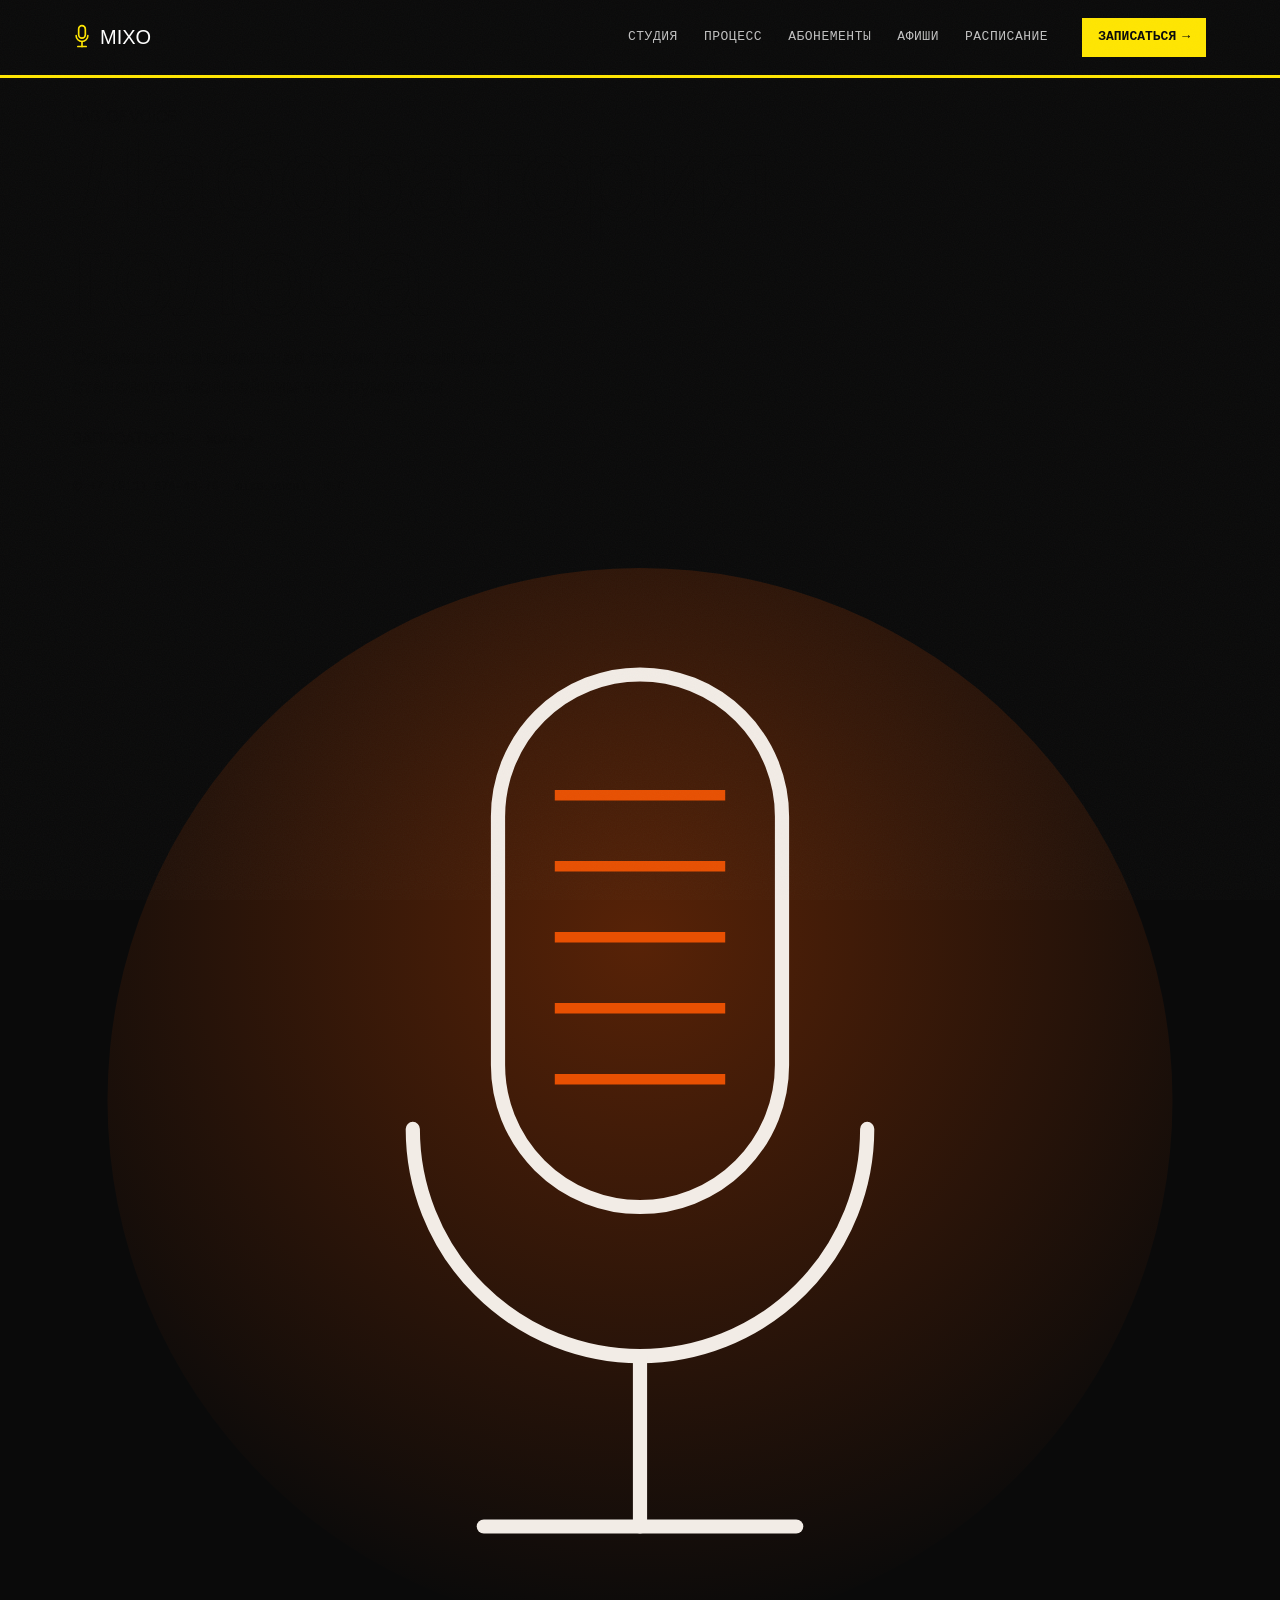
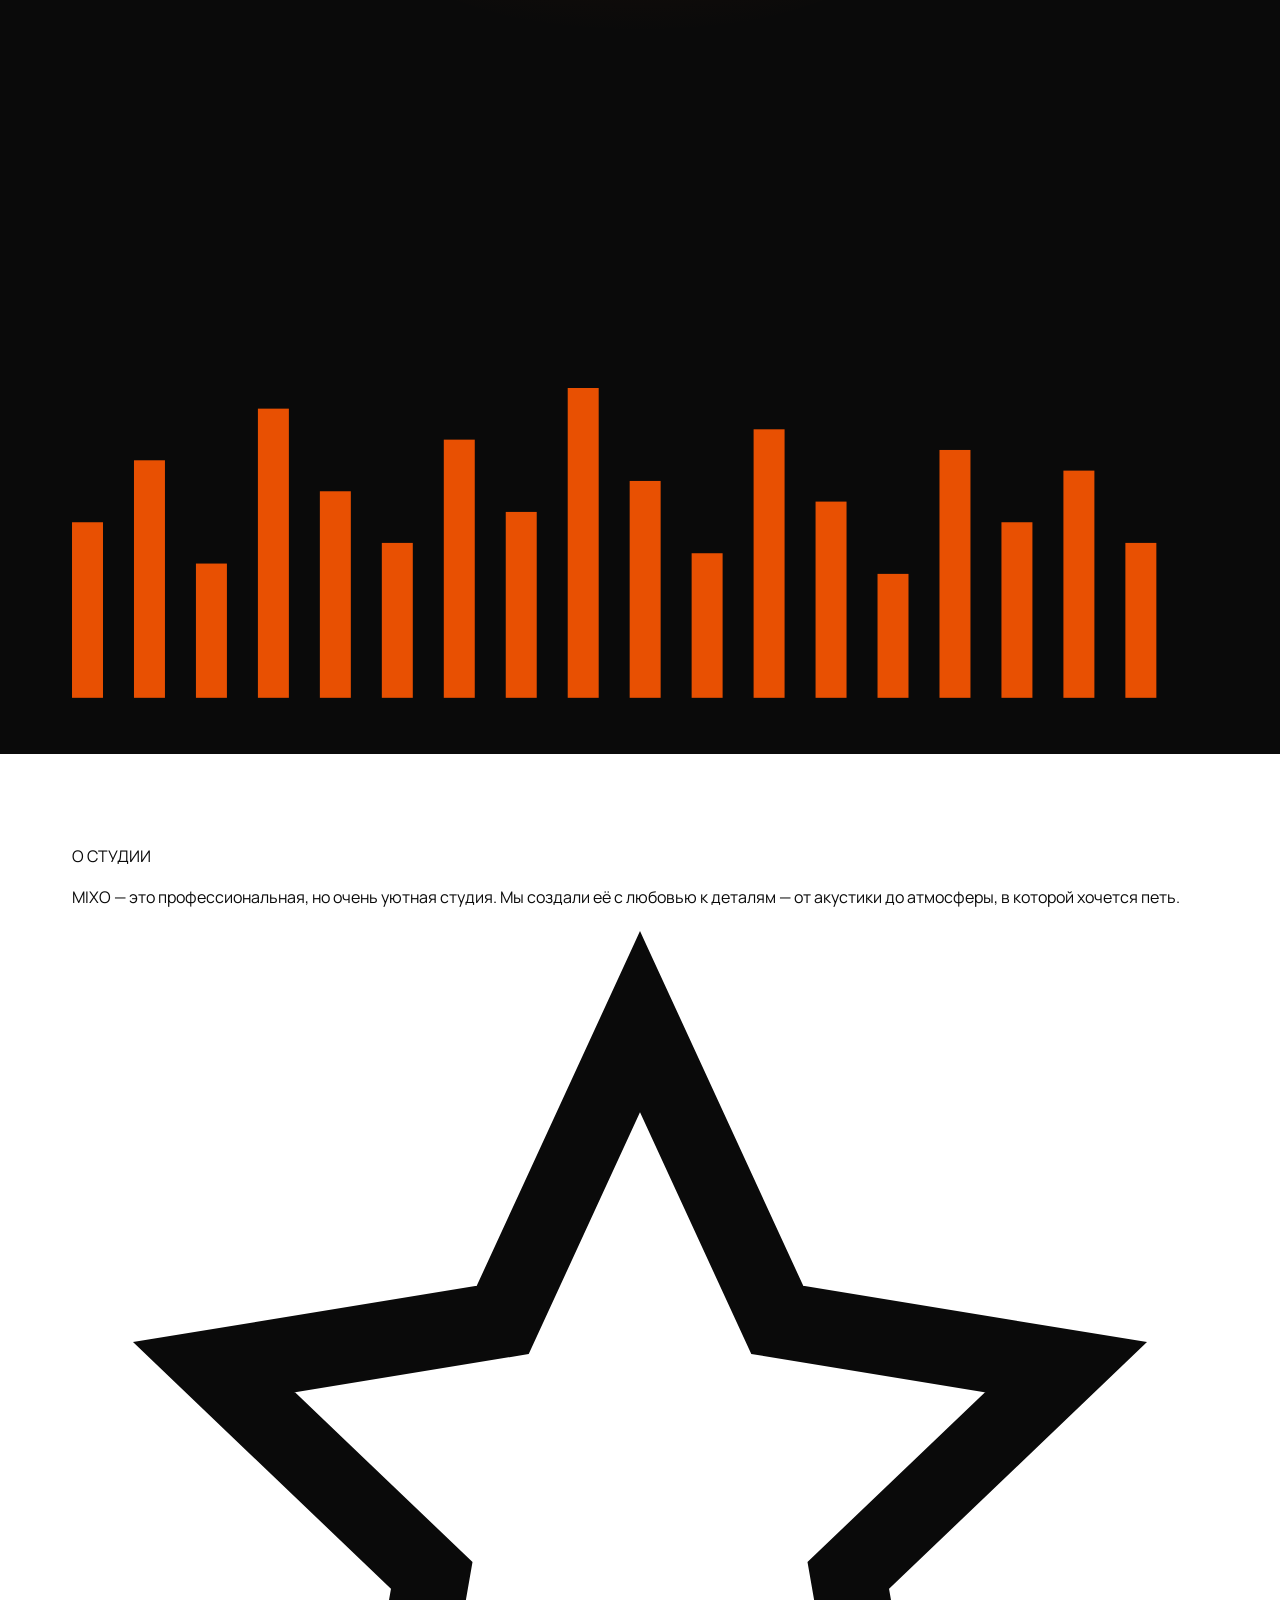
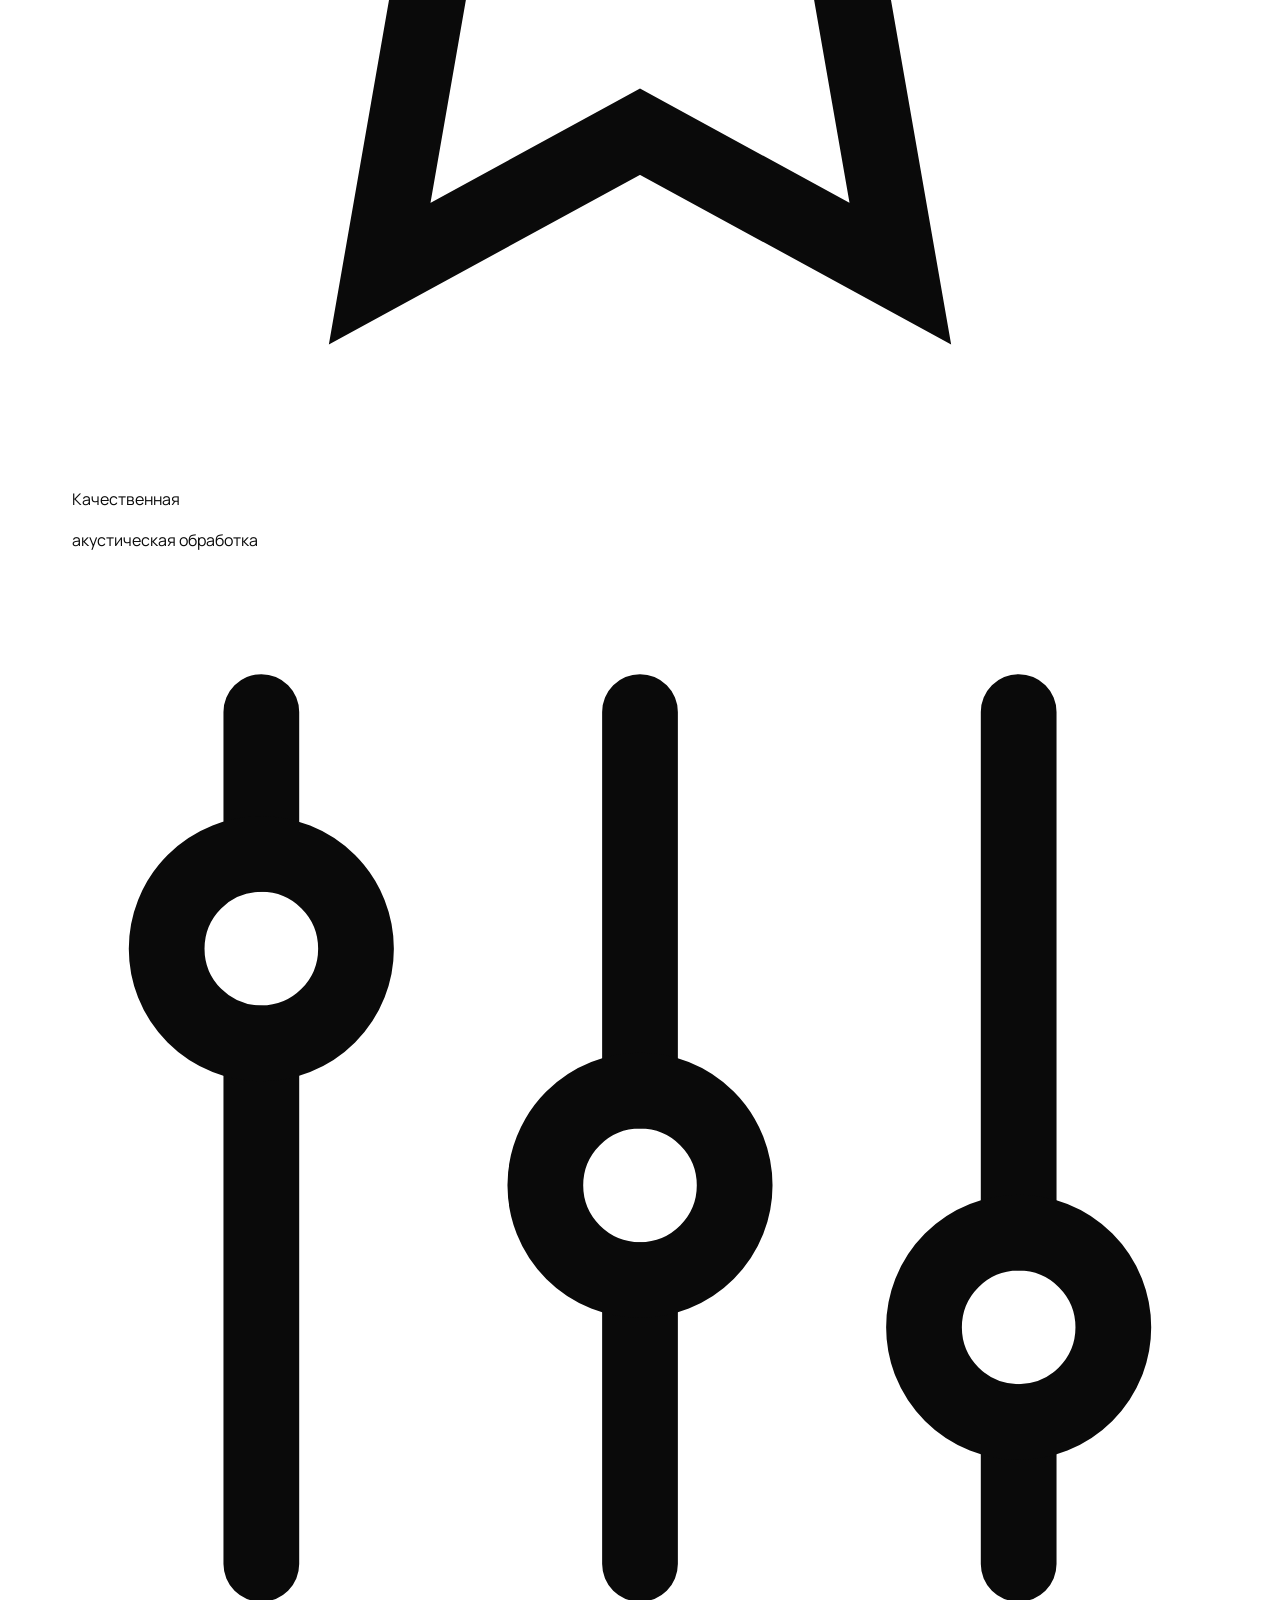
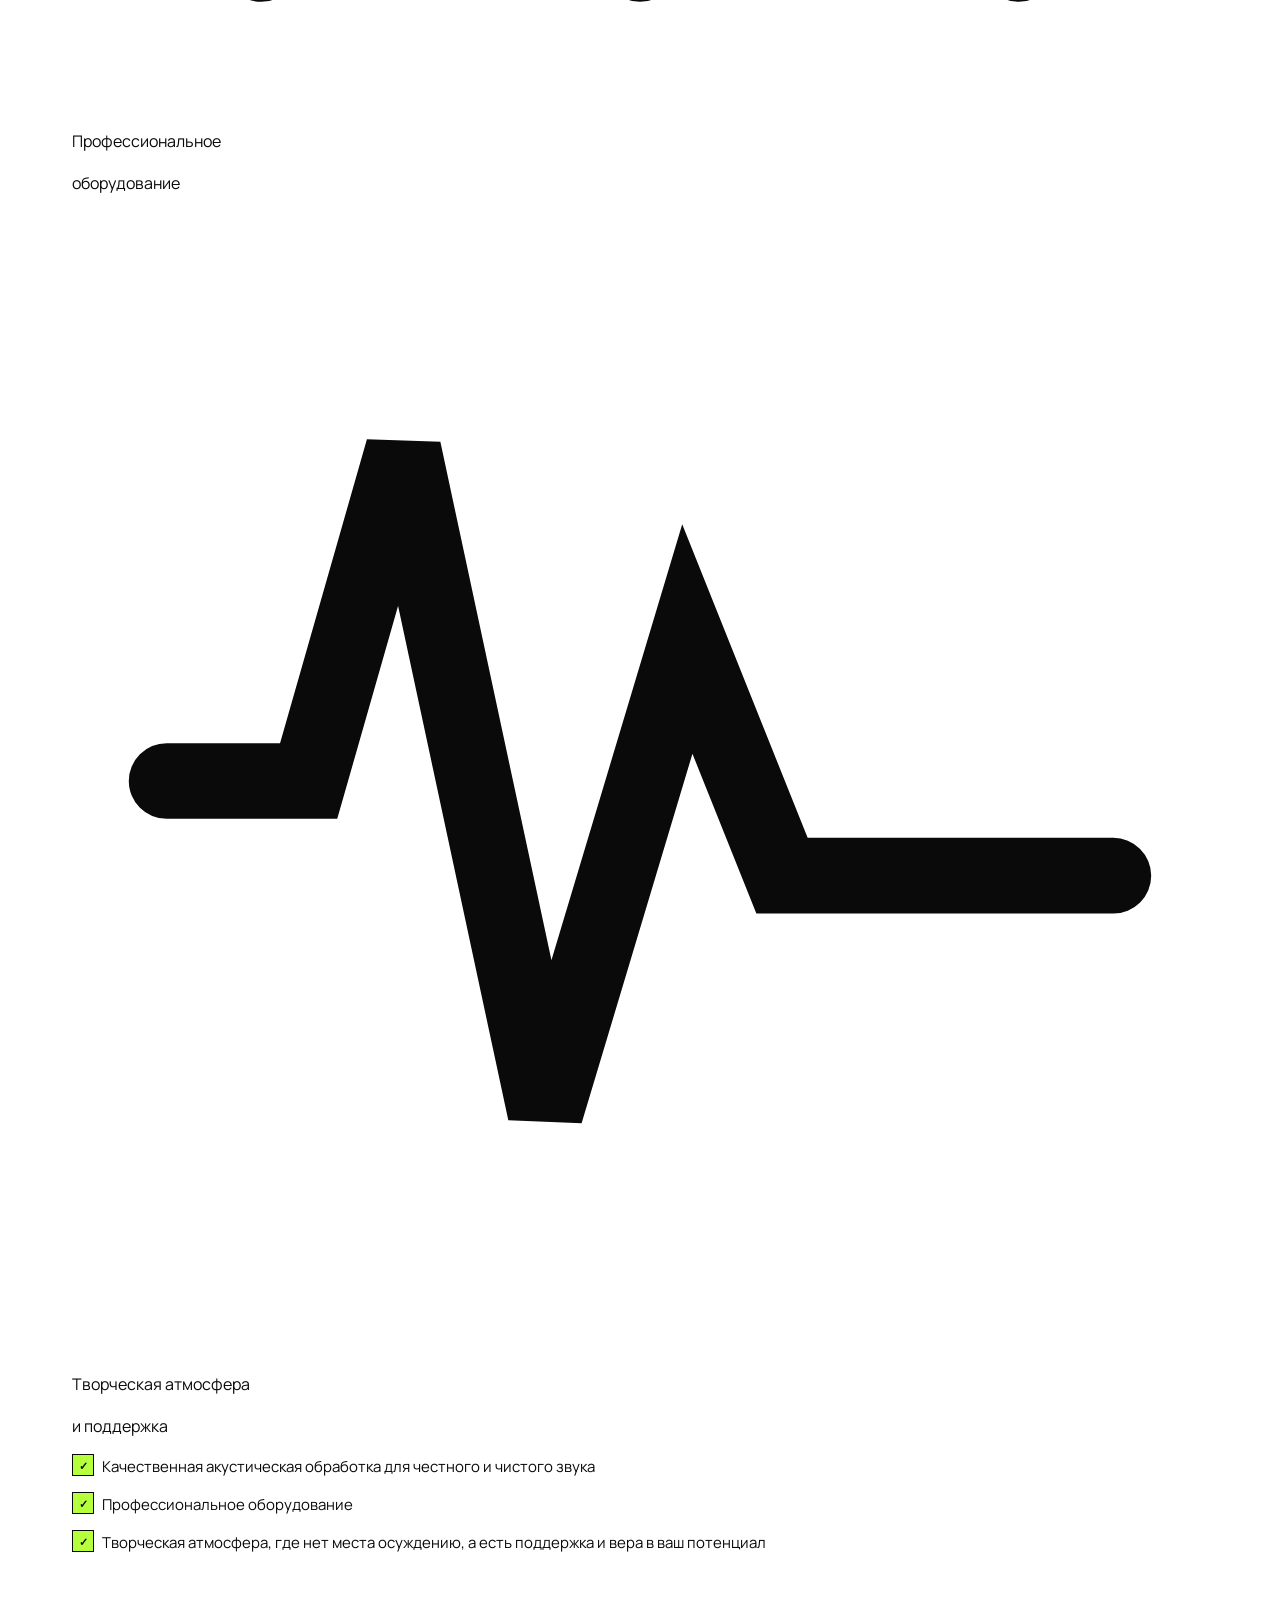
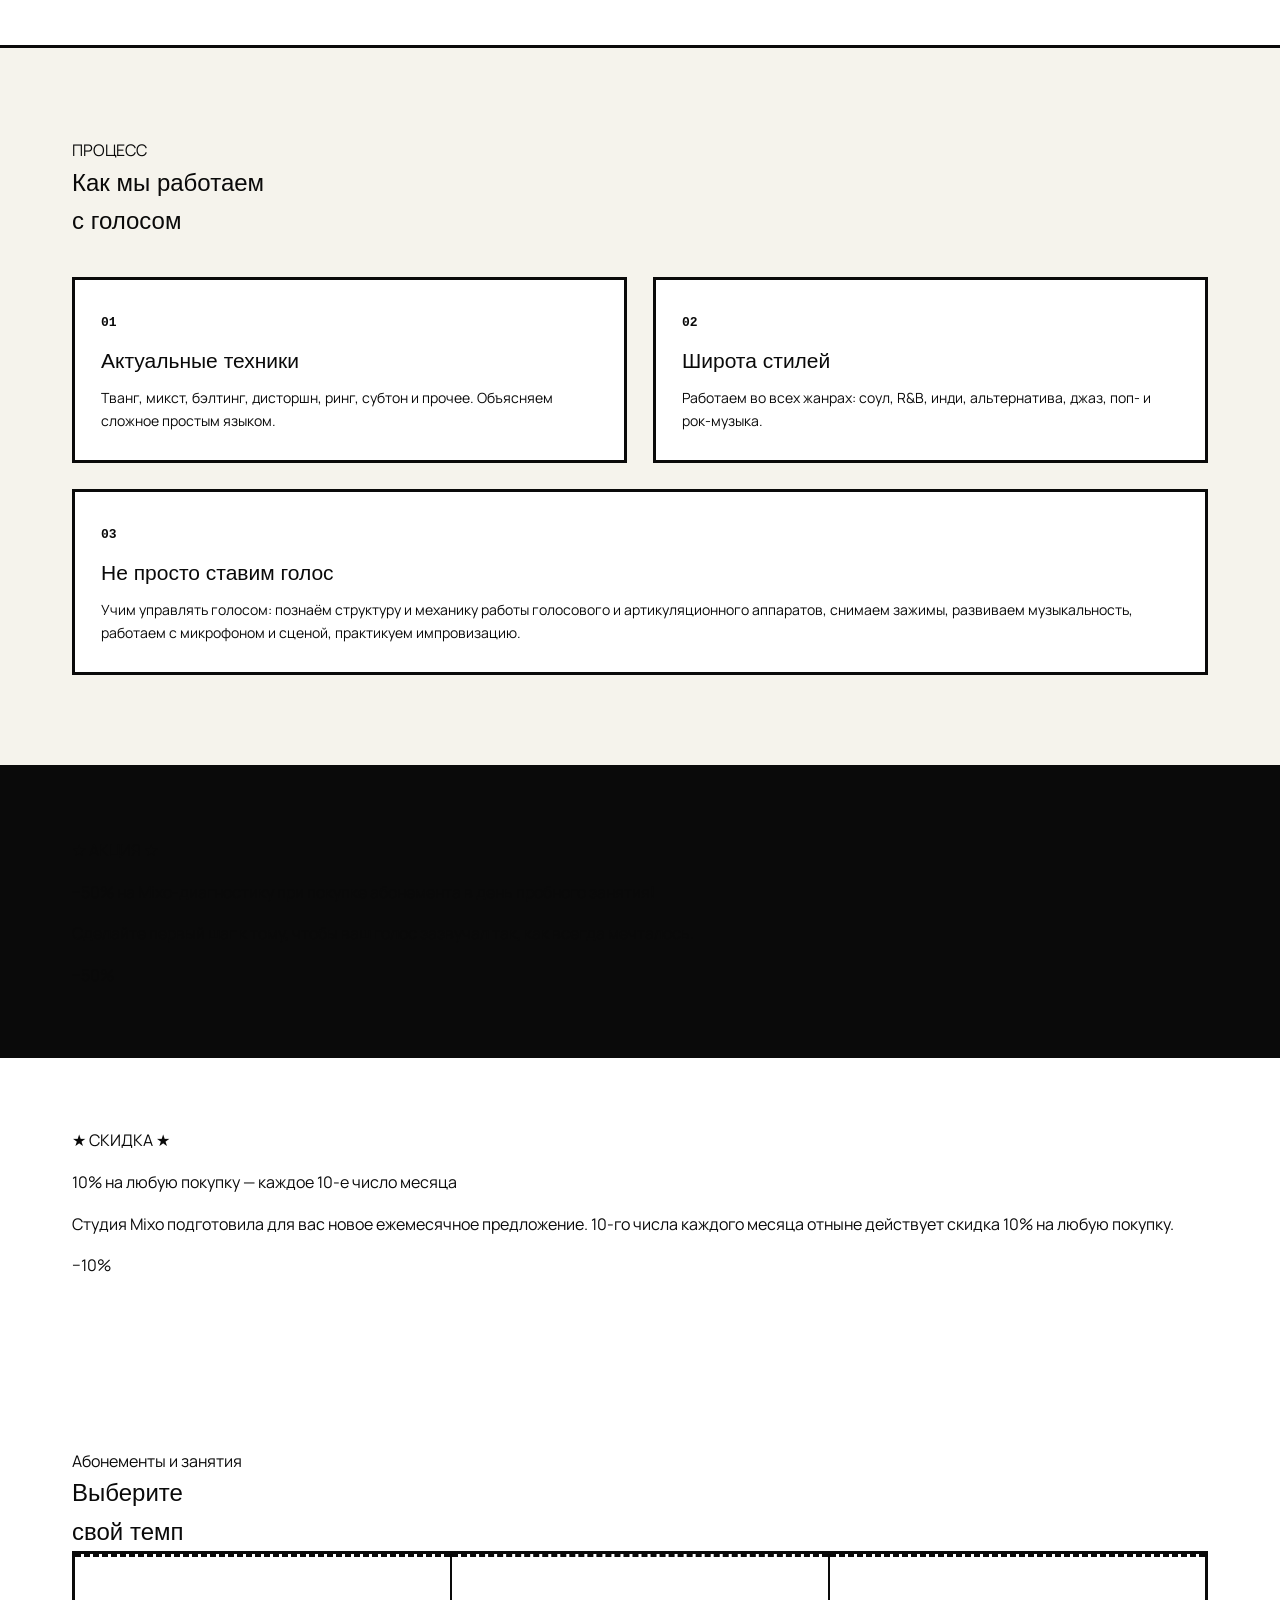
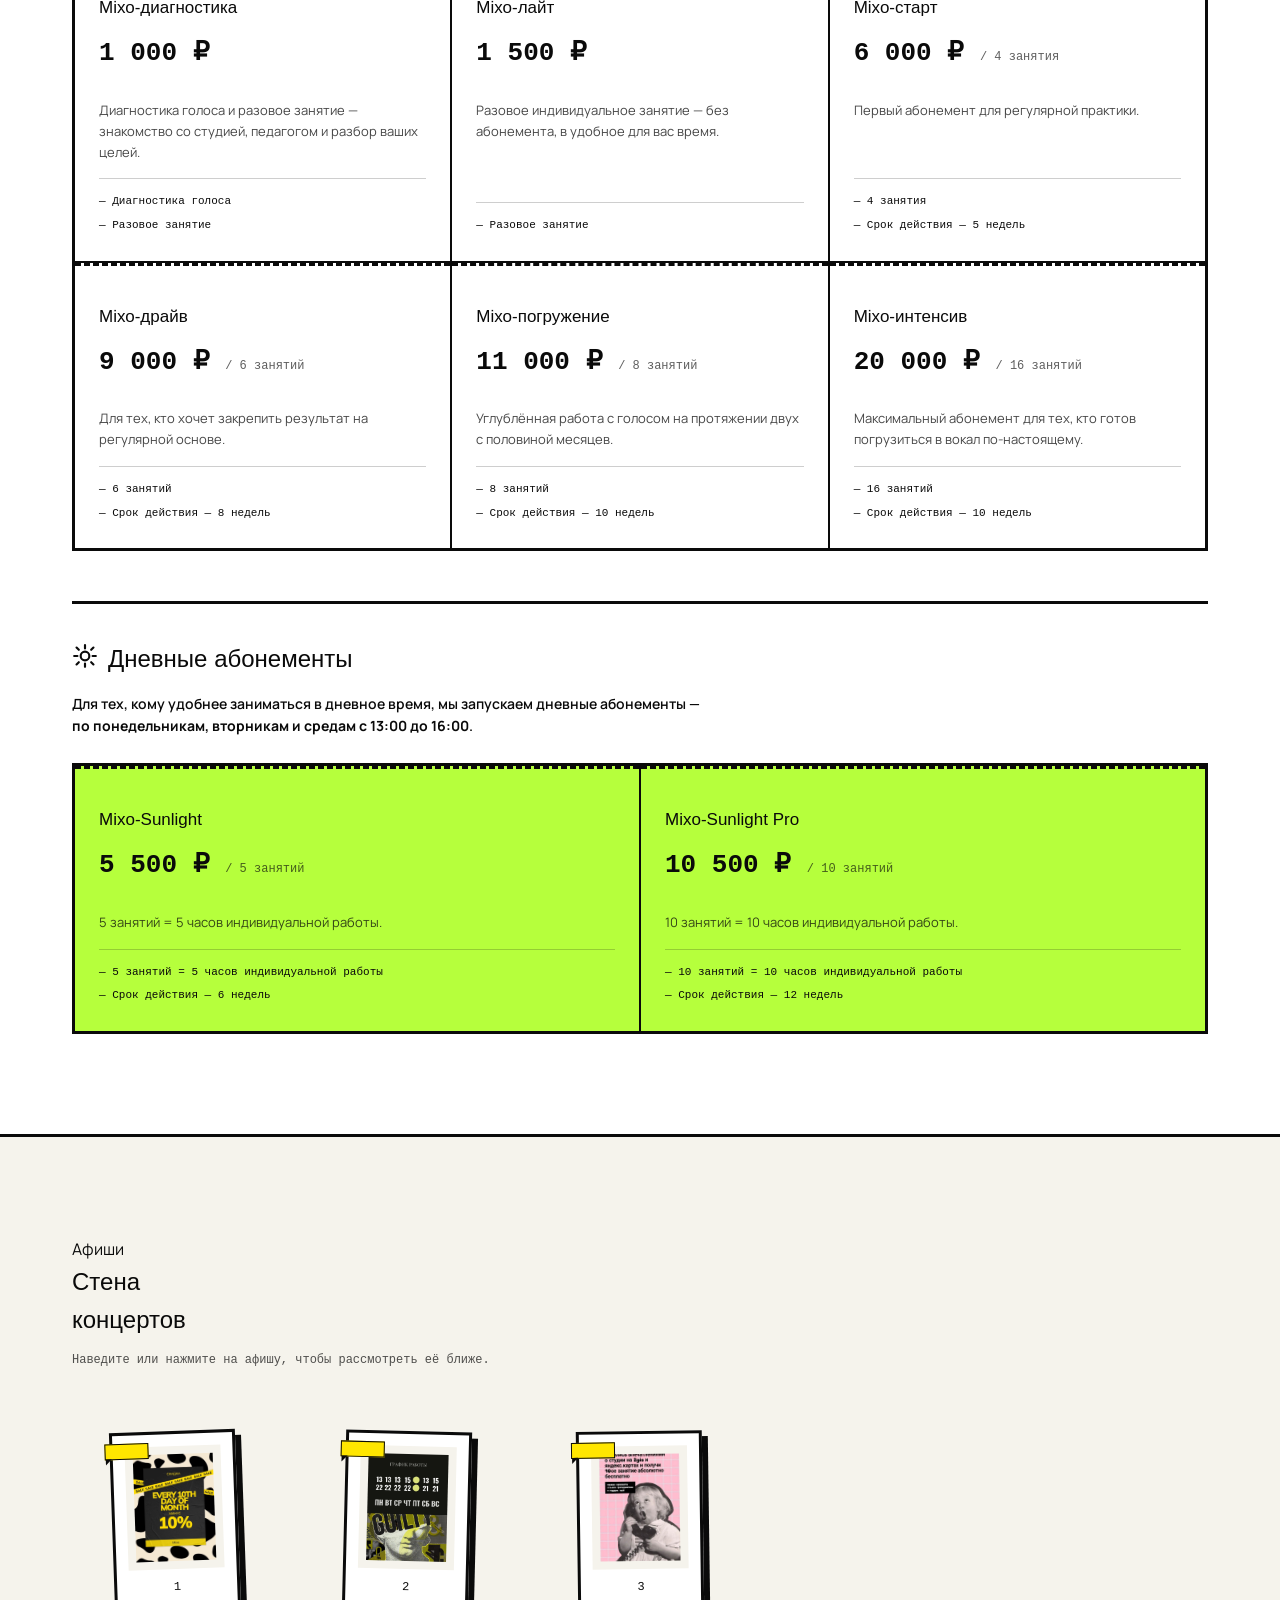
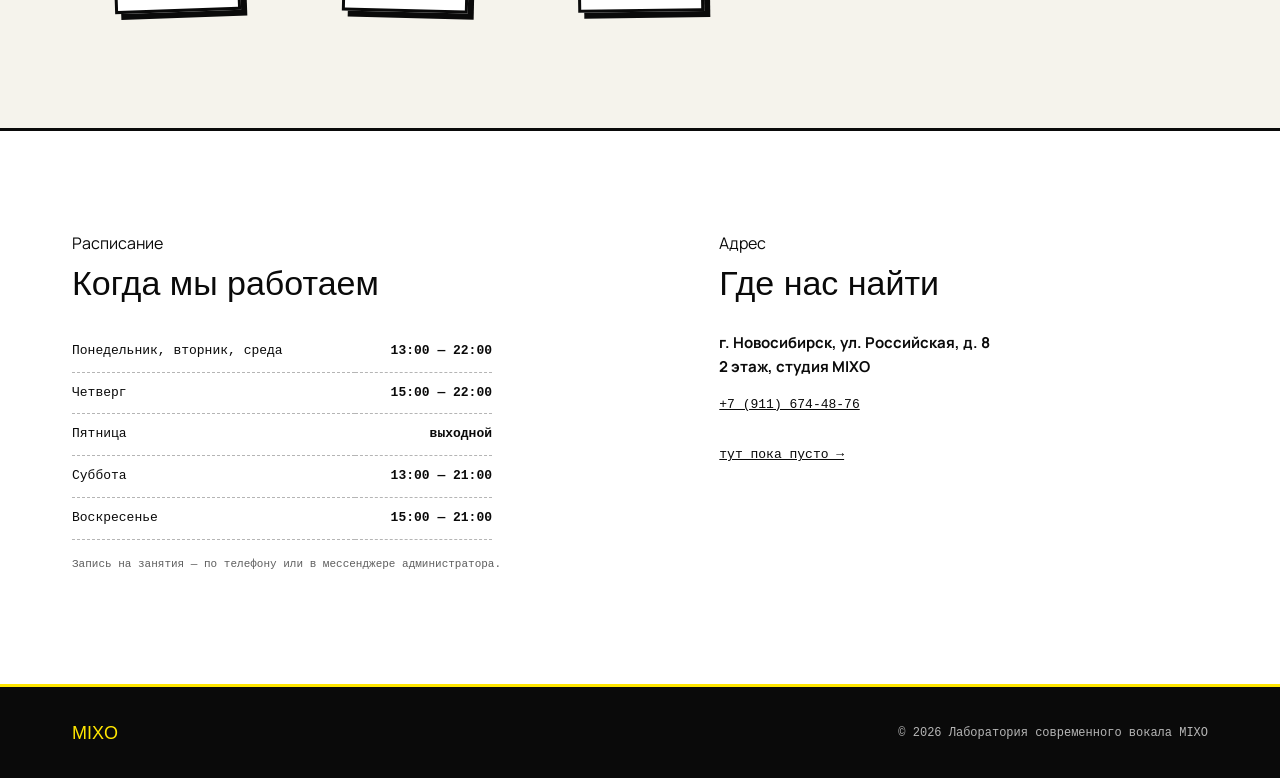
==== index.html @ 860cbd12 "Редизайн: premium dark cinematic стиль (чёрный фон, оранжевый #E85002, ambient glow), структура и ко" ====
<!DOCTYPE html>
<html lang="ru">
<head>
  <meta charset="UTF-8" />
  <meta name="viewport" content="width=device-width, initial-scale=1.0" />
  <title>MIXO — лаборатория современного вокала</title>
  <meta name="description" content="MIXO — лаборатория современного вокала. Голос становится вашим мощнейшим инструментом." />

  <link rel="preconnect" href="https://fonts.googleapis.com" />
  <link rel="preconnect" href="https://fonts.gstatic.com" crossorigin />
  <link href="https://fonts.googleapis.com/css2?family=Manrope:wght@400;500;600;700;800&display=swap" rel="stylesheet" />

  <link rel="stylesheet" href="css/style.css" />
</head>

<body>

  <!-- Атмосферное свечение на фоне всей страницы -->
  <div class="ambient" aria-hidden="true"><span></span><span></span><span></span></div>

  <!-- ===================== НАВИГАЦИЯ ===================== -->
  <header class="nav" id="top">
    <div class="nav__inner">
      <a href="#top" class="nav__logo">
        <svg class="nav__logo-icon" viewBox="0 0 48 64" aria-hidden="true">
          <rect x="16" y="4" width="16" height="30" rx="8" fill="none" stroke="currentColor" stroke-width="4"/>
          <path d="M10 28 a14 14 0 0 0 28 0" fill="none" stroke="currentColor" stroke-width="4" stroke-linecap="round"/>
          <line x1="24" y1="42" x2="24" y2="54" stroke="currentColor" stroke-width="4" stroke-linecap="round"/>
          <line x1="14" y1="54" x2="34" y2="54" stroke="currentColor" stroke-width="4" stroke-linecap="round"/>
        </svg>
        <span>MIXO</span>
      </a>
      <nav class="nav__links">
        <a href="#about">Студия</a>
        <a href="#process">Процесс</a>
        <a href="#pricing">Абонементы</a>
        <a href="#gallery">Афиши</a>
        <a href="#schedule">Расписание</a>
      </nav>
      <a href="#schedule" class="nav__cta">Записаться <span>→</span></a>
      <button class="nav__burger" id="burger" aria-label="Открыть меню" aria-expanded="false">
        <span></span><span></span><span></span>
      </button>
    </div>
  </header>

  <!-- ===================== HERO ===================== -->
  <section class="hero">
    <div class="section__inner hero__grid">
      <div class="hero__content">
        <span class="pill">LAB. OF VOICE</span>
        <h1 class="hero__title">Лаборатория<br /><span class="accent">голоса</span></h1>
        <p class="hero__desc">Современная вокальная студия, где ваш голос становится мощнейшим <span class="accent">инструментом</span></p>

        <div class="hero__actions">
          <a href="#schedule" class="btn-primary">ЗАПИСАТЬСЯ <span class="btn-arrow">→</span></a>
          <span class="hint">жми <span class="hint-arrow">→</span></span>
        </div>

        <div class="hero__contacts">
          <a href="tel:+79116744876" class="contact">✆ +7 (911) 674-48-76</a>
          <a href="https://instagram.com/mixo.vocal" class="contact">mixo.vocal</a>
          <span class="rec"><i aria-hidden="true"></i>REC</span>
        </div>
      </div>

      <div class="hero__visual" data-parallax>
        <span class="hero__halo" aria-hidden="true"></span>
        <svg class="hero__mic" viewBox="0 0 320 420" aria-hidden="true">
          <defs>
            <radialGradient id="micGlow" cx="50%" cy="35%" r="65%">
              <stop offset="0%" stop-color="#E85002" stop-opacity="0.35"/>
              <stop offset="100%" stop-color="#E85002" stop-opacity="0"/>
            </radialGradient>
          </defs>
          <circle cx="160" cy="170" r="150" fill="url(#micGlow)"/>
          <g transform="translate(90,50)">
            <rect x="30" y="0" width="80" height="150" rx="40" fill="none" stroke="#F2ECE6" stroke-width="4"/>
            <line x1="46" y1="34" x2="94" y2="34" stroke="#E85002" stroke-width="3"/>
            <line x1="46" y1="54" x2="94" y2="54" stroke="#E85002" stroke-width="3"/>
            <line x1="46" y1="74" x2="94" y2="74" stroke="#E85002" stroke-width="3"/>
            <line x1="46" y1="94" x2="94" y2="94" stroke="#E85002" stroke-width="3"/>
            <line x1="46" y1="114" x2="94" y2="114" stroke="#E85002" stroke-width="3"/>
            <path d="M6 128 a64 64 0 0 0 128 0" fill="none" stroke="#F2ECE6" stroke-width="4" stroke-linecap="round"/>
            <line x1="70" y1="192" x2="70" y2="240" stroke="#F2ECE6" stroke-width="4" stroke-linecap="round"/>
            <line x1="26" y1="240" x2="114" y2="240" stroke="#F2ECE6" stroke-width="4" stroke-linecap="round"/>
          </g>
        </svg>
        <svg class="hero__eq" viewBox="0 0 220 60" aria-hidden="true">
          <g fill="#E85002">
            <rect x="0" y="26" width="6" height="34"/><rect x="12" y="14" width="6" height="46"/>
            <rect x="24" y="34" width="6" height="26"/><rect x="36" y="4" width="6" height="56"/>
            <rect x="48" y="20" width="6" height="40"/><rect x="60" y="30" width="6" height="30"/>
            <rect x="72" y="10" width="6" height="50"/><rect x="84" y="24" width="6" height="36"/>
            <rect x="96" y="0" width="6" height="60"/><rect x="108" y="18" width="6" height="42"/>
            <rect x="120" y="32" width="6" height="28"/><rect x="132" y="8" width="6" height="52"/>
            <rect x="144" y="22" width="6" height="38"/><rect x="156" y="36" width="6" height="24"/>
            <rect x="168" y="12" width="6" height="48"/><rect x="180" y="26" width="6" height="34"/>
            <rect x="192" y="16" width="6" height="44"/><rect x="204" y="30" width="6" height="30"/>
          </g>
        </svg>
      </div>
    </div>
  </section>

  <!-- ===================== О СТУДИИ ===================== -->
  <section class="about" id="about">
    <div class="section__inner">
      <div class="about__intro reveal-el">
        <span class="pill">О СТУДИИ</span>
        <p class="about__text">MIXO — это профессиональная, но очень уютная студия. Мы создали её с любовью к деталям — от акустики до атмосферы, в которой хочется петь.</p>
      </div>
      <div class="feature-strip">
        <div class="feature reveal-el">
          <svg viewBox="0 0 24 24" fill="none" stroke="currentColor" stroke-width="1.6"><path d="M12 2l2.9 6.3L21 9.3l-4.6 4.4 1.1 6.3L12 17l-5.5 3 1.1-6.3L3 9.3l6.1-1z"/></svg>
          <div>
            <p class="feature__title">Качественная</p>
            <p class="feature__sub">акустическая обработка</p>
          </div>
        </div>
        <div class="feature reveal-el">
          <svg viewBox="0 0 24 24" fill="none" stroke="currentColor" stroke-width="1.6"><path d="M4 21V10M4 6V3M12 21v-6M12 11V3M20 21v-3M20 14V3" stroke-linecap="round"/><circle cx="4" cy="8" r="2"/><circle cx="12" cy="13" r="2"/><circle cx="20" cy="16" r="2"/></svg>
          <div>
            <p class="feature__title">Профессиональное</p>
            <p class="feature__sub">оборудование</p>
          </div>
        </div>
        <div class="feature reveal-el">
          <svg viewBox="0 0 24 24" fill="none" stroke="currentColor" stroke-width="1.6" stroke-linecap="round"><path d="M2 12h3l2-7 3 14 3-10 2 5h7"/></svg>
          <div>
            <p class="feature__title">Творческая атмосфера</p>
            <p class="feature__sub">и поддержка</p>
          </div>
        </div>
      </div>
      <ul class="about__list">
        <li>Качественная акустическая обработка для честного и чистого звука</li>
        <li>Профессиональное оборудование</li>
        <li>Творческая атмосфера, где нет места осуждению, а есть поддержка и вера в ваш потенциал</li>
      </ul>
    </div>
  </section>

  <!-- ===================== ПРОЦЕСС ===================== -->
  <section class="process" id="process">
    <div class="section__inner">
      <span class="pill">ПРОЦЕСС</span>
      <h2 class="section-title">Как мы работаем<br /><span class="accent">с голосом</span></h2>
      <div class="process__grid">
        <div class="process__card reveal-el">
          <span class="process__num">01</span>
          <h3>Актуальные техники</h3>
          <p>Тванг, микст, бэлтинг, дисторшн, ринг, субтон и прочее. Объясняем сложное простым языком.</p>
        </div>
        <div class="process__card reveal-el">
          <span class="process__num">02</span>
          <h3>Широта стилей</h3>
          <p>Работаем во всех жанрах: соул, R&amp;B, инди, альтернатива, джаз, поп- и рок-музыка.</p>
        </div>
        <div class="process__card process__card--full reveal-el">
          <span class="process__num">03</span>
          <h3>Не просто ставим голос</h3>
          <p>Учим управлять голосом: познаём структуру и механику работы голосового и артикуляционного аппаратов, снимаем зажимы, развиваем музыкальность, работаем с микрофоном и сценой, практикуем импровизацию.</p>
        </div>
      </div>
    </div>
  </section>

  <!-- ===================== АКЦИИ ===================== -->
  <section class="promo-section" id="promo">
    <div class="section__inner">
      <div class="deal-banner reveal-el">
        <span class="deal-banner__badge">★ АКЦИЯ ★</span>
        <p class="deal-banner__text">−50% на Mixo-диагностику при покупке абонемента в день пробного занятия!</p>
        <p class="deal-banner__sub">Сделайте первый шаг к тому, чтобы ваш голос зазвучал так, как всегда мечталось.</p>
        <span class="deal-banner__num">−50%</span>
      </div>
    </div>
  </section>

  <section class="monthly-deal" id="monthly-deal">
    <div class="section__inner">
      <div class="deal-banner deal-banner--alt reveal-el">
        <span class="deal-banner__badge">★ СКИДКА ★</span>
        <p class="deal-banner__text">10% на любую покупку — каждое 10-е число месяца</p>
        <p class="deal-banner__sub">Студия Mixo подготовила для вас новое ежемесячное предложение. 10-го числа каждого месяца отныне действует скидка 10% на любую покупку.</p>
        <span class="deal-banner__num">−10%</span>
      </div>
    </div>
  </section>

  <!-- ===================== АБОНЕМЕНТЫ ===================== -->
  <section class="pricing" id="pricing">
    <div class="section__inner">
      <span class="pill">Абонементы и занятия</span>
      <h2 class="section-title">Выберите<br /><span class="accent">свой темп</span></h2>

      <div class="pricing__grid">
        <article class="plan reveal-el">
          <h3 class="plan__name">Міхо-диагностика</h3>
          <p class="plan__price">1 000 ₽</p>
          <p class="plan__desc">Диагностика голоса и разовое занятие — знакомство со студией, педагогом и разбор ваших целей.</p>
          <ul class="plan__list">
            <li>Диагностика голоса</li>
            <li>Разовое занятие</li>
          </ul>
        </article>

        <article class="plan reveal-el">
          <h3 class="plan__name">Міхо-лайт</h3>
          <p class="plan__price">1 500 ₽</p>
          <p class="plan__desc">Разовое индивидуальное занятие — без абонемента, в удобное для вас время.</p>
          <ul class="plan__list">
            <li>Разовое занятие</li>
          </ul>
        </article>

        <article class="plan reveal-el">
          <h3 class="plan__name">Міхо-старт</h3>
          <p class="plan__price">6 000 ₽ <span>/ 4 занятия</span></p>
          <p class="plan__desc">Первый абонемент для регулярной практики.</p>
          <ul class="plan__list">
            <li>4 занятия</li>
            <li>Срок действия — 5 недель</li>
          </ul>
        </article>

        <article class="plan reveal-el">
          <h3 class="plan__name">Міхо-драйв</h3>
          <p class="plan__price">9 000 ₽ <span>/ 6 занятий</span></p>
          <p class="plan__desc">Для тех, кто хочет закрепить результат на регулярной основе.</p>
          <ul class="plan__list">
            <li>6 занятий</li>
            <li>Срок действия — 8 недель</li>
          </ul>
        </article>

        <article class="plan reveal-el">
          <h3 class="plan__name">Міхо-погружение</h3>
          <p class="plan__price">11 000 ₽ <span>/ 8 занятий</span></p>
          <p class="plan__desc">Углублённая работа с голосом на протяжении двух с половиной месяцев.</p>
          <ul class="plan__list">
            <li>8 занятий</li>
            <li>Срок действия — 10 недель</li>
          </ul>
        </article>

        <article class="plan reveal-el">
          <h3 class="plan__name">Міхо-интенсив</h3>
          <p class="plan__price">20 000 ₽ <span>/ 16 занятий</span></p>
          <p class="plan__desc">Максимальный абонемент для тех, кто готов погрузиться в вокал по-настоящему.</p>
          <ul class="plan__list">
            <li>16 занятий</li>
            <li>Срок действия — 10 недель</li>
          </ul>
        </article>
      </div>

      <div class="pricing__sunlight">
        <div class="pricing__sunlight-header">
          <span class="pricing__sunlight-icon" aria-hidden="true">
            <svg viewBox="0 0 24 24" fill="none" stroke="currentColor" stroke-width="2"><circle cx="12" cy="12" r="4"/><path d="M12 2v3M12 19v3M4.2 4.2l2.1 2.1M17.7 17.7l2.1 2.1M2 12h3M19 12h3M4.2 19.8l2.1-2.1M17.7 6.3l2.1-2.1" stroke-linecap="round"/></svg>
          </span>
          <h3 class="pricing__sunlight-title">Дневные абонементы</h3>
        </div>
        <div class="pricing__sunlight-desc">
          <p>Для тех, кому удобнее заниматься в дневное время, мы запускаем дневные абонементы — <strong>по понедельникам, вторникам и средам с 13:00 до 16:00</strong>.</p>
        </div>

        <div class="pricing__sunlight-grid">
          <article class="plan plan--sunlight reveal-el">
            <h3 class="plan__name">Mixo-Sunlight</h3>
            <p class="plan__price">5 500 ₽ <span>/ 5 занятий</span></p>
            <p class="plan__desc">5 занятий = 5 часов индивидуальной работы.</p>
            <ul class="plan__list">
              <li>5 занятий = 5 часов индивидуальной работы</li>
              <li>Срок действия — 6 недель</li>
            </ul>
          </article>

          <article class="plan plan--sunlight reveal-el">
            <h3 class="plan__name">Mixo-Sunlight Pro</h3>
            <p class="plan__price">10 500 ₽ <span>/ 10 занятий</span></p>
            <p class="plan__desc">10 занятий = 10 часов индивидуальной работы.</p>
            <ul class="plan__list">
              <li>10 занятий = 10 часов индивидуальной работы</li>
              <li>Срок действия — 12 недель</li>
            </ul>
          </article>
        </div>
      </div>
    </div>
  </section>

  <!-- ===================== ГАЛЕРЕЯ (Афиши) ===================== -->
  <section class="gallery" id="gallery">
    <div class="section__inner">
      <span class="pill">Афиши</span>
      <h2 class="section-title">Стена<br /><span class="accent">концертов</span></h2>
      <p class="gallery__note">Наведите или нажмите на афишу, чтобы рассмотреть её ближе.</p>
      <div class="gallery__wall" id="galleryWall">
        <!-- заполняется через posters/posters.json -->
      </div>
    </div>
  </section>

  <!-- ===================== СВЕТЛЫЙ БОКС ===================== -->
  <div class="lightbox" id="lightbox" aria-hidden="true">
    <button class="lightbox__close" id="lbClose" aria-label="Закрыть">&times;</button>
    <button class="lightbox__nav lightbox__nav--prev" id="lbPrev" aria-label="Предыдущая афиша">&#8249;</button>
    <button class="lightbox__nav lightbox__nav--next" id="lbNext" aria-label="Следующая афиша">&#8250;</button>
    <div class="lightbox__stage">
      <div class="lightbox__frame">
        <div class="lightbox__frame-inner" id="lbZoomWrap">
          <img id="lbImage" src="" alt="" />
        </div>
        <span class="lightbox__corner lightbox__corner--tl"></span>
        <span class="lightbox__corner lightbox__corner--tr"></span>
        <span class="lightbox__corner lightbox__corner--bl"></span>
        <span class="lightbox__corner lightbox__corner--br"></span>
      </div>
      <p class="lightbox__hint" id="lbHint">Нажмите на афишу, чтобы приблизить</p>
    </div>
    <div class="lightbox__placard">
      <p class="lightbox__placard-title" id="lbTitle"></p>
      <p class="lightbox__placard-sub">MIXO · лаборатория современного вокала</p>
    </div>
  </div>

  <!-- ===================== РАСПИСАНИЕ + АДРЕС ===================== -->
  <section class="schedule" id="schedule">
    <div class="section__inner schedule__grid">
      <div class="schedule__block reveal-el">
        <span class="pill">Расписание</span>
        <h2 class="section-title section-title--sm">Когда мы работаем</h2>
        <table class="schedule__table">
          <tr><td>Понедельник, вторник, среда</td><td>13:00 — 22:00</td></tr>
          <tr><td>Четверг</td><td>15:00 — 22:00</td></tr>
          <tr><td>Пятница</td><td>выходной</td></tr>
          <tr><td>Суббота</td><td>13:00 — 21:00</td></tr>
          <tr><td>Воскресенье</td><td>15:00 — 21:00</td></tr>
        </table>
        <p class="schedule__note">Запись на занятия — по телефону или в мессенджере администратора.</p>
      </div>
      <div class="schedule__block reveal-el">
        <span class="pill">Адрес</span>
        <h2 class="section-title section-title--sm">Где нас найти</h2>
        <p class="schedule__address">г. Новосибирск, ул. Российская, д. 8<br />2 этаж, студия MIXO</p>
        <p class="schedule__contacts">
          <a href="tel:+79116744876">+7 (911) 674-48-76</a><br />
          <a href="mailto:hello@mixovocal.ru">тут пока пусто →</a>
        </p>
      </div>
    </div>
  </section>

  <!-- ===================== ФУТЕР ===================== -->
  <footer class="footer">
    <div class="section__inner footer__inner">
      <span class="footer__logo">MIXO</span>
      <p>&copy; <span id="year"></span> Лаборатория современного вокала MIXO</p>
    </div>
  </footer>

  <script src="js/script.js"></script>
</body>
</html>
---- css/style.css ----
/* =========================================================
   MIXO — лаборатория современного вокала
   Дизайн-язык: editorial / collage / street-poster
   Белый / чёрный / ярко-жёлтый / ярко-зелёный. Без золота.
   ========================================================= */

:root {
  --white: #FFFFFF;
  --paper: #F5F3EC;
  --black: #0A0A0A;
  --yellow: #FFE600;
  --green: #B6FF3C;
  --red: #FF3B30;
  --line: rgba(10, 10, 10, 0.15);

  --font-display: "Archivo Black", sans-serif;
  --font-mono: "Space Mono", monospace;
  --font-body: "Manrope", sans-serif;
  --font-hand: "Permanent Marker", cursive;

  --container: 1200px;
}

/* ---------------- RESET ---------------- */
* { box-sizing: border-box; }
html { scroll-behavior: smooth; }

@media (prefers-reduced-motion: reduce) {
  html { scroll-behavior: auto; }
  * { animation-duration: 0.01ms !important; animation-iteration-count: 1 !important; transition-duration: 0.01ms !important; }
}

body {
  margin: 0;
  background: var(--white);
  color: var(--black);
  font-family: var(--font-body);
  font-size: 16px;
  line-height: 1.6;
  -webkit-font-smoothing: antialiased;
  position: relative;
}

/* лёгкий бумажный шум поверх всего сайта */
body::after {
  content: "";
  position: fixed;
  inset: 0;
  z-index: 999;
  pointer-events: none;
  opacity: 0.035;
  background-image: url("data:image/svg+xml;utf8,<svg xmlns='http://www.w3.org/2000/svg' width='120' height='120'><filter id='n'><feTurbulence type='fractalNoise' baseFrequency='0.85' numOctaves='2' stitchTiles='stitch'/></filter><rect width='100%25' height='100%25' filter='url(%23n)'/></svg>");
}

img { max-width: 100%; display: block; }
a { color: inherit; text-decoration: none; }

.section__inner {
  max-width: var(--container);
  margin: 0 auto;
  padding: 0 32px;
}

h1, h2, h3 { font-family: var(--font-display); margin: 0; font-weight: 400; }

.poster-h2 {
  font-size: clamp(28px, 3.6vw, 46px);
  line-height: 1.05;
  margin-top: 14px;
}

.eyebrow {
  display: inline-block;
  font-family: var(--font-mono);
  font-size: 12px;
  font-weight: 700;
  letter-spacing: 0.08em;
  text-transform: uppercase;
  border: 1.5px solid var(--black);
  padding: 4px 10px;
  margin-bottom: 6px;
}
.eyebrow--light { background: var(--yellow); }

.tag-chip {
  display: inline-block;
  font-family: var(--font-mono);
  font-size: 11px;
  font-weight: 700;
  letter-spacing: 0.08em;
  text-transform: uppercase;
  border: 1.5px solid var(--black);
  background: var(--white);
  padding: 4px 10px;
  margin-bottom: 8px;
}
.tag-chip--yellow { background: var(--yellow); text-decoration: line-through; }

:focus-visible {
  outline: 3px solid var(--black);
  outline-offset: 2px;
}

/* ---------------- Появление элементов при скролле (используется js/script.js) ---------------- */
.reveal { opacity: 0; transition: opacity 0.5s ease; }
.reveal.is-visible { opacity: 1; }

/* ---------------- Утилита «рваный край» ---------------- */
.torn {
  clip-path: polygon(
    0% 10px, 4% 0%, 9% 8px, 15% 1px, 21% 9px, 28% 2px, 35% 8px, 42% 0%, 49% 9px, 56% 2px, 63% 8px, 70% 1px, 77% 9px, 84% 0%, 91% 7px, 96% 2px, 100% 9px,
    100% calc(100% - 9px), 96% 100%, 91% calc(100% - 7px), 84% 100%, 77% calc(100% - 9px), 70% 100%, 63% calc(100% - 8px), 56% 100%, 49% calc(100% - 9px), 42% 100%, 35% calc(100% - 8px), 28% 100%, 21% calc(100% - 9px), 15% 100%, 9% calc(100% - 8px), 4% 100%, 0% calc(100% - 10px)
  );
  box-shadow: none !important;
  filter: drop-shadow(7px 7px 0 var(--black));
}

/* ---------------- NAV ---------------- */
.nav {
  position: sticky;
  top: 0;
  z-index: 200;
  background: var(--black);
  border-bottom: 3px solid var(--yellow);
}
.nav__inner {
  max-width: var(--container);
  margin: 0 auto;
  padding: 16px 32px;
  display: flex;
  align-items: center;
  gap: 32px;
}
.nav__logo {
  display: flex;
  align-items: center;
  gap: 8px;
  font-family: var(--font-display);
  font-size: 20px;
  color: var(--white);
  margin-right: auto;
}
.nav__logo-icon { width: 20px; height: auto; color: var(--yellow); flex-shrink: 0; }
.nav__links { display: flex; gap: 26px; }
.nav__links a {
  font-family: var(--font-mono);
  color: var(--white);
  opacity: 0.75;
  font-size: 13px;
  text-transform: uppercase;
  letter-spacing: 0.04em;
  transition: opacity 0.2s ease, color 0.2s ease;
}
.nav__links a:hover { opacity: 1; color: var(--yellow); }
.nav__cta {
  display: inline-flex;
  align-items: center;
  gap: 6px;
  background: var(--yellow);
  color: var(--black);
  font-family: var(--font-mono);
  font-weight: 700;
  font-size: 13px;
  text-transform: uppercase;
  padding: 9px 16px;
  border: 2px solid var(--black);
  white-space: nowrap;
  transition: transform 0.15s ease, box-shadow 0.15s ease;
}
.nav__cta:hover { transform: translate(-2px, -2px); box-shadow: 3px 3px 0 var(--white); }
.nav__burger { display: none; background: none; border: none; padding: 6px; cursor: pointer; }
.nav__burger span { display: block; width: 22px; height: 2px; background: var(--white); margin: 4px 0; }

@media (max-width: 860px) {
  .nav__links, .nav__cta { display: none; }
  .nav.is-open .nav__links {
    display: flex;
    flex-direction: column;
    position: absolute;
    top: 100%; left: 0; right: 0;
    background: var(--black);
    padding: 20px 32px 28px;
    gap: 16px;
    border-top: 1px solid var(--yellow);
  }
  .nav.is-open .nav__cta {
    display: inline-flex;
    position: absolute;
    top: 100%; left: 32px;
    margin-top: 190px;
  }
  .nav__burger { display: block; }
}

/* ---------------- HERO / КОЛЛАЖ (по утверждённому референсу) ---------------- */
.hero {
  position: relative;
  background: var(--black);
  padding: 26px 0 56px;
  overflow: hidden;
}
.hero__topbar {
  display: flex;
  align-items: center;
  justify-content: space-between;
  flex-wrap: wrap;
  gap: 14px;
  margin-bottom: 26px;
}
.tag-row { display: flex; gap: 8px; flex-wrap: wrap; margin-bottom: 0; }
.tag-row .tag-chip { margin-bottom: 0; }
.hero .barcode { color: var(--white); }
.barcode { height: 26px; width: auto; color: var(--black); }
.mono-tag {
  font-family: var(--font-mono);
  font-size: 12px;
  border: 1.5px solid var(--black);
  background: var(--white);
  color: var(--black);
  padding: 4px 8px;
}

.hero__stage {
  display: grid;
  grid-template-columns: 1.15fr 1fr;
  gap: 40px;
  align-items: stretch;
  position: relative;
}

.hero__paper {
  position: relative;
  background: var(--paper);
  border: 3px solid var(--black);
  padding: 44px 40px;
  clip-path: polygon(
    0% 10px, 4% 0%, 9% 8px, 15% 1px, 21% 9px, 28% 2px, 35% 8px, 42% 0%, 49% 9px, 56% 2px, 63% 8px, 70% 1px, 77% 9px, 84% 0%, 91% 7px, 96% 2px, 100% 9px,
    100% calc(100% - 9px), 96% 100%, 91% calc(100% - 7px), 84% 100%, 77% calc(100% - 9px), 70% 100%, 63% calc(100% - 8px), 56% 100%, 49% calc(100% - 9px), 42% 100%, 35% calc(100% - 8px), 28% 100%, 21% calc(100% - 9px), 15% 100%, 9% calc(100% - 8px), 4% 100%, 0% calc(100% - 10px)
  );
  filter: drop-shadow(9px 9px 0 rgba(0, 0, 0, 0.9));
  display: flex;
  flex-direction: column;
  justify-content: center;
}
.hero__title {
  font-size: clamp(58px, 9vw, 128px);
  line-height: 0.85;
  margin: 0 0 18px;
}
.hero__desc {
  font-weight: 600;
  font-size: clamp(15px, 1.7vw, 19px);
  line-height: 1.5;
  max-width: 38ch;
  margin: 0 0 26px;
}
.marker {
  font-weight: 800;
  background-image: linear-gradient(var(--green) 60%, transparent 60%);
  background-repeat: no-repeat;
  background-size: 100% 46%;
  background-position: 0 88%;
  padding: 0 2px;
}
.hero__actions { display: flex; align-items: center; gap: 12px; margin-bottom: 26px; flex-wrap: wrap; }
.poster-btn {
  display: inline-flex;
  align-items: center;
  gap: 10px;
  background: var(--yellow);
  border: 3px solid var(--black);
  color: var(--black);
  font-family: var(--font-mono);
  font-weight: 700;
  text-transform: uppercase;
  padding: 15px 28px;
  font-size: 15px;
  letter-spacing: 0.04em;
  transition: transform 0.15s ease, box-shadow 0.15s ease;
}
.poster-btn:hover { transform: translate(-3px, -3px); box-shadow: 5px 5px 0 var(--black); }
.poster-btn__arrow { display: inline-block; }
.hero__hint {
  font-family: var(--font-hand);
  font-size: 16px;
  color: var(--black);
  transform: rotate(-8deg);
}

.hero__contacts {
  display: flex;
  flex-wrap: wrap;
  align-items: center;
  gap: 16px;
  font-family: var(--font-mono);
  font-size: 12px;
}
.contact-line { text-decoration: underline; text-underline-offset: 3px; }
.rec-badge {
  display: inline-flex;
  align-items: center;
  gap: 6px;
  font-weight: 700;
  letter-spacing: 0.06em;
}
.rec-dot {
  width: 9px; height: 9px;
  border-radius: 50%;
  background: var(--red);
  animation: recBlink 1.2s ease-in-out infinite;
}
@keyframes recBlink { 50% { opacity: 0.2; } }

.tape {
  position: absolute;
  width: 74px; height: 26px;
  background: rgba(255, 255, 255, 0.65);
  border: 1px solid rgba(10, 10, 10, 0.15);
  box-shadow: 0 2px 6px rgba(0, 0, 0, 0.25);
  z-index: 5;
}
.tape--tl { top: -14px; left: 30px; transform: rotate(-7deg); }
.tape--br { bottom: -14px; right: 30px; transform: rotate(6deg); }
.tape--polaroid { top: -12px; left: 50%; transform: translateX(-50%) rotate(-2deg); width: 60px; }

.hero__drip {
  position: absolute;
  left: -8px; top: 8%;
  width: 12px; height: 60%;
  background: repeating-linear-gradient(180deg, var(--yellow) 0 3px, transparent 3px 16px);
  opacity: 0.85;
}
.hero__dotgrid {
  position: absolute;
  left: -4px; bottom: -16px;
  width: 56px; height: 34px;
  background-image: radial-gradient(var(--black) 1px, transparent 1.4px);
  background-size: 6px 6px;
  opacity: 0.4;
}

.hero__visual { position: relative; display: flex; flex-direction: column; }

.hero__photo {
  position: relative;
  width: 100%;
  aspect-ratio: 3 / 4;
  background: radial-gradient(120% 100% at 30% 15%, #1c1c1c 0%, #050505 70%);
  border: 2px solid rgba(255, 255, 255, 0.22);
  display: flex;
  align-items: center;
  justify-content: center;
  overflow: hidden;
}
.hero__photo-triangle {
  position: absolute;
  top: 0; right: 0;
  width: 40%; height: 26%;
  background: var(--yellow);
  clip-path: polygon(100% 0, 0 0, 100% 100%);
}
.hero__mic-graphic { position: relative; z-index: 1; width: 62%; }
.hero__photo-smear {
  position: absolute;
  left: -4%; right: -4%; bottom: 5%;
  height: 13%;
  background: linear-gradient(90deg, var(--green) 0%, var(--green) 55%, rgba(255, 255, 255, 0.85) 55%, rgba(255, 255, 255, 0.85) 100%);
  clip-path: polygon(0% 30%, 8% 0%, 20% 40%, 34% 5%, 48% 45%, 62% 10%, 76% 42%, 90% 8%, 100% 35%, 100% 100%, 0% 100%);
  opacity: 0.9;
  transform: rotate(-1deg);
}
.mini-bars { position: absolute; right: 6%; bottom: 6%; width: 15%; z-index: 2; }

.hero__hashtag {
  position: absolute;
  top: -6%; right: 2%;
  font-family: var(--font-mono);
  font-weight: 700;
  font-size: 12px;
  line-height: 1.45;
  text-align: right;
  color: var(--white);
  z-index: 3;
}
.hero__star {
  position: absolute;
  top: 16%; right: 24%;
  width: 15%;
  z-index: 2;
  opacity: 0.9;
}

.polaroid {
  position: absolute;
  top: 6%; right: -9%;
  width: 32%;
  background: var(--white);
  border: 2px solid var(--black);
  padding: 8px 8px 8px;
  box-shadow: 6px 6px 0 var(--black);
  transform: rotate(7deg);
  z-index: 4;
}
.polaroid__photo { width: 100%; aspect-ratio: 4 / 3; overflow: hidden; background: var(--black); }
.polaroid__photo svg { width: 100%; height: 100%; display: block; }

.hero__spray {
  position: absolute;
  bottom: -4%; left: -2%;
  font-family: var(--font-hand);
  font-size: clamp(17px, 2vw, 23px);
  color: var(--green);
  line-height: 1.15;
  -webkit-text-stroke: 0.6px var(--white);
  transform: rotate(-3deg);
  z-index: 3;
  display: flex;
  align-items: flex-start;
  gap: 4px;
}
.hero__spray-arrow { font-size: 0.8em; margin-top: 2px; }

html, body { overflow-x: hidden; }

@media (max-width: 900px) {
  .hero__stage { grid-template-columns: 1fr; }
  .hero__visual { margin-top: 34px; max-width: 340px; margin-left: auto; margin-right: auto; }
  .hero__hashtag { top: -34px; right: 0; font-size: 11px; }
  .hero__star { display: none; }
  .polaroid { width: 96px; top: -10px; right: -14px; }
  .hero__spray { font-size: 15px; bottom: -30px; left: 0; }
  .hero__paper { padding: 32px 24px; }
  .hero__title { font-size: clamp(46px, 15vw, 84px); }
  .hero__drip, .hero__dotgrid { display: none; }
}

/* ---------------- ABOUT ---------------- */
.about { padding: 90px 0; background: var(--white); }
.about__grid { display: grid; grid-template-columns: 0.8fr 1.2fr; gap: 48px; align-items: start; }
.poster-card {
  position: relative;
  background: var(--paper);
  border: 3px solid var(--black);
  padding: 36px 34px;
}
.about__body p { font-weight: 600; margin: 0 0 18px; }
.about__list { list-style: none; padding: 0; margin: 0; display: flex; flex-direction: column; gap: 14px; }
.about__list li { padding-left: 30px; position: relative; font-size: 15px; }
.about__list li::before {
  content: "✓";
  position: absolute; left: 0; top: -1px;
  width: 20px; height: 20px;
  background: var(--green);
  border: 1.5px solid var(--black);
  font-size: 11px;
  font-weight: 700;
  display: flex; align-items: center; justify-content: center;
}
@media (max-width: 860px) {
  .about__grid { grid-template-columns: 1fr; gap: 30px; }
}

/* ---------------- PROCESS ---------------- */
.process { padding: 90px 0; background: var(--paper); border-top: 3px solid var(--black); border-bottom: 3px solid var(--black); }
.process__head { display: flex; align-items: center; justify-content: space-between; gap: 16px; }
.process__grid { display: grid; grid-template-columns: repeat(2, 1fr); gap: 26px; margin-top: 36px; }
.process__card {
  position: relative;
  background: var(--white);
  border: 3px solid var(--black);
  padding: 28px 26px;
  transition: transform 0.2s ease, filter 0.2s ease;
}
.process__card:hover { transform: translate(-3px, -3px); filter: drop-shadow(10px 10px 0 var(--black)); }
.process__card--yellow { background: var(--yellow); }
.process__card--green { background: var(--green); }
.process__card--full { grid-column: 1 / -1; }
.process__num { display: inline-block; font-family: var(--font-mono); font-weight: 700; font-size: 13px; margin-bottom: 10px; }
.process__card h3 { font-size: 21px; margin: 0 0 10px; }
.process__card p { font-size: 14px; margin: 0; }
@media (max-width: 680px) {
  .process__grid { grid-template-columns: 1fr; }
  .process__card--full { grid-column: 1; }
}

/* ---------------- PROMO SECTION (скидка) ---------------- */
.promo-section { position: relative; background: var(--black); padding: 70px 0; overflow: hidden; }
.promo-section__stripes {
  position: absolute; inset: 0;
  background: repeating-linear-gradient(-45deg, var(--yellow) 0 26px, var(--black) 26px 52px);
  opacity: 0.92;
}
.promo-section__inner { position: relative; display: flex; justify-content: center; }
.ticket-stub {
  position: relative;
  background: var(--white);
  border: 3px solid var(--black);
  padding: 34px 40px;
  max-width: 560px;
  text-align: center;
  transform: rotate(-1.4deg);
}
.ticket-stub__badge {
  display: inline-block;
  font-family: var(--font-display);
  font-size: 46px;
  background: var(--green);
  padding: 4px 18px;
  margin-bottom: 14px;
  border: 3px solid var(--black);
}
.ticket-stub__text { font-weight: 700; font-size: 18px; margin: 0 0 8px; }
.ticket-stub__sub { font-family: var(--font-mono); font-size: 12px; opacity: 0.7; margin: 0; }
@media (max-width: 640px) { .ticket-stub { padding: 26px 22px; } }

/* ---------------- ЕЖЕМЕСЯЧНАЯ СКИДКА ---------------- */
.monthly-deal { background: var(--white); padding: 70px 0; }
.sticky-note {
  position: relative;
  max-width: 640px;
  margin: 0 auto;
  background: var(--yellow);
  border: 3px solid var(--black);
  padding: 34px 32px;
  text-align: center;
  transform: rotate(1deg);
}
.sticky-note__badge { font-family: var(--font-mono); font-weight: 700; letter-spacing: 0.1em; font-size: 13px; margin: 0 0 10px; }
.sticky-note__title { font-family: var(--font-display); font-size: clamp(20px, 2.6vw, 30px); line-height: 1.2; margin: 0 0 12px; }
.sticky-note__text { font-size: 14px; font-weight: 600; margin: 0; }

/* ---------------- PRICING ---------------- */
.pricing { background: var(--white); padding: 100px 0; }
.pricing__title { margin-bottom: 40px; }

.pricing__grid {
  display: grid;
  grid-template-columns: repeat(3, 1fr);
  gap: 2px;
  background: var(--black);
  border: 3px solid var(--black);
  margin-bottom: 48px;
}
.plan { background: var(--white); padding: 30px 24px 26px; position: relative; display: flex; flex-direction: column; }
.plan::before { content: ""; position: absolute; top: 0; left: 0; right: 0; border-top: 3px dashed var(--black); }
.plan--diagnostic { background: var(--yellow); }
.plan__name { font-family: var(--font-display); font-size: 17px; margin: 10px 0 12px; }
.plan__price { font-family: var(--font-mono); font-size: 26px; font-weight: 700; margin: 0 0 12px; }
.plan__price span { font-size: 12px; font-weight: 400; opacity: 0.65; }
.plan__desc { font-size: 13px; opacity: 0.75; margin-bottom: 16px; }
.plan__list {
  list-style: none; padding: 0; margin: 0;
  font-family: var(--font-mono); font-size: 11px;
  display: flex; flex-direction: column; gap: 6px;
  padding-top: 14px; border-top: 1px solid rgba(10, 10, 10, 0.2);
  margin-top: auto;
}
.plan__list li::before { content: "— "; }

@media (max-width: 960px) { .pricing__grid { grid-template-columns: repeat(2, 1fr); } }
@media (max-width: 560px) { .pricing__grid { grid-template-columns: 1fr; } }

/* SUNLIGHT (дневные абонементы) */
.pricing__sunlight { margin-top: 50px; padding-top: 36px; border-top: 3px solid var(--black); }
.pricing__sunlight-header { display: flex; align-items: center; gap: 10px; margin-bottom: 14px; }
.pricing__sunlight-icon svg { width: 26px; height: 26px; }
.pricing__sunlight-title { font-family: var(--font-display); font-size: 24px; margin: 0; }
.pricing__sunlight-desc { font-size: 14px; font-weight: 600; max-width: 640px; margin-bottom: 26px; }
.pricing__sunlight-desc p { margin: 0; }
.pricing__sunlight-grid {
  display: grid;
  grid-template-columns: repeat(2, 1fr);
  gap: 2px;
  background: var(--black);
  border: 3px solid var(--black);
}
.plan--sunlight { background: var(--green); }
@media (max-width: 680px) { .pricing__sunlight-grid { grid-template-columns: 1fr; } }

/* ---------------- GALLERY ---------------- */
.gallery { background: var(--paper); padding: 100px 0; border-top: 3px solid var(--black); }
.gallery__title { margin-bottom: 8px; }
.gallery__note { font-family: var(--font-mono); font-size: 12px; opacity: 0.7; margin-bottom: 44px; }
.gallery__wall {
  display: grid;
  grid-template-columns: repeat(auto-fill, minmax(200px, 1fr));
  gap: 36px 26px;
}
.frame {
  position: relative;
  background: var(--white);
  border: 3px solid var(--black);
  padding: 12px 12px 40px;
  box-shadow: 6px 6px 0 var(--black);
  cursor: pointer;
  transition: transform 0.3s ease, box-shadow 0.3s ease;
}
.frame:nth-child(3n+1) { transform: rotate(-2deg); }
.frame:nth-child(3n+2) { transform: rotate(1.4deg); }
.frame:nth-child(3n+3) { transform: rotate(-0.8deg); }
.frame:hover { transform: rotate(0deg) translateY(-6px); box-shadow: 9px 9px 0 var(--black); }
.frame__ribbon { position: absolute; top: 8px; left: -8px; width: 44px; height: 16px; background: var(--yellow); border: 1.5px solid var(--black); z-index: 1; }
.frame__ribbon::after { content: ""; position: absolute; left: 0; bottom: -6px; border-style: solid; border-width: 6px 6px 0 0; border-color: var(--black) transparent transparent transparent; }
.frame__mat { background: var(--paper); padding: 8px; }
.frame__mat img { width: 100%; aspect-ratio: 3 / 4; object-fit: cover; display: block; }
.frame__title {
  position: absolute;
  bottom: 12px; left: 12px; right: 12px;
  font-family: var(--font-mono);
  font-size: 12px;
  text-align: center;
  white-space: nowrap; overflow: hidden; text-overflow: ellipsis;
}
.gallery__empty { grid-column: 1 / -1; border: 3px dashed var(--black); padding: 60px 24px; text-align: center; }
.gallery__empty-frame { width: 92px; height: 122px; margin: 0 auto 22px; border: 2px solid var(--black); position: relative; opacity: 0.7; }
.gallery__empty-frame::before { content: ""; position: absolute; inset: 10px; border: 1px solid rgba(10, 10, 10, 0.3); }
.gallery__empty p { margin: 0; font-size: 14px; font-family: var(--font-mono); }
.gallery__empty code { background: var(--yellow); padding: 2px 6px; }

/* ---------------- LIGHTBOX ---------------- */
.lightbox {
  position: fixed; inset: 0; z-index: 500;
  background: rgba(10, 10, 10, 0.96);
  display: flex; flex-direction: column; align-items: center; justify-content: center;
  opacity: 0; visibility: hidden; transition: opacity 0.3s ease; padding: 40px 20px;
}
.lightbox.is-open { opacity: 1; visibility: visible; }
.lightbox__stage { display: flex; flex-direction: column; align-items: center; max-width: min(78vw, 720px); }
.lightbox__frame { position: relative; background: var(--white); padding: 22px; box-shadow: 0 40px 90px -30px rgba(0, 0, 0, 0.8); }
.lightbox__frame-inner { overflow: hidden; max-height: 70vh; cursor: zoom-in; }
.lightbox__frame-inner.is-zoomed { cursor: grab; }
.lightbox__frame-inner.is-zoomed:active { cursor: grabbing; }
.lightbox__frame-inner img { width: 100%; height: auto; max-height: 70vh; object-fit: contain; transition: transform 0.35s cubic-bezier(0.2, 0.7, 0.3, 1); transform-origin: center center; user-select: none; }
.lightbox__corner { position: absolute; width: 22px; height: 22px; border: 2px solid var(--yellow); }
.lightbox__corner--tl { top: 6px; left: 6px; border-right: none; border-bottom: none; }
.lightbox__corner--tr { top: 6px; right: 6px; border-left: none; border-bottom: none; }
.lightbox__corner--bl { bottom: 6px; left: 6px; border-right: none; border-top: none; }
.lightbox__corner--br { bottom: 6px; right: 6px; border-left: none; border-top: none; }
.lightbox__hint { margin: 16px 0 0; font-family: var(--font-mono); font-size: 12px; text-transform: uppercase; color: rgba(255, 255, 255, 0.5); }
.lightbox__placard { margin-top: 22px; text-align: center; }
.lightbox__placard-title { font-family: var(--font-display); font-size: 18px; color: var(--yellow); margin: 0 0 6px; }
.lightbox__placard-sub { font-family: var(--font-mono); font-size: 11px; letter-spacing: 0.08em; text-transform: uppercase; color: rgba(255, 255, 255, 0.45); margin: 0; }
.lightbox__close, .lightbox__nav {
  position: absolute; background: none; border: 1px solid rgba(255, 255, 255, 0.25); color: var(--white);
  cursor: pointer; border-radius: 50%; display: flex; align-items: center; justify-content: center;
  transition: background 0.2s ease, border-color 0.2s ease;
}
.lightbox__close:hover, .lightbox__nav:hover { background: rgba(255, 230, 0, 0.18); border-color: var(--yellow); }
.lightbox__close { top: 26px; right: 26px; width: 44px; height: 44px; font-size: 26px; line-height: 1; }
.lightbox__nav { top: 50%; transform: translateY(-50%); width: 52px; height: 52px; font-size: 28px; }
.lightbox__nav--prev { left: 20px; }
.lightbox__nav--next { right: 20px; }
@media (max-width: 640px) {
  .lightbox__stage { max-width: 90vw; }
  .lightbox__nav { width: 42px; height: 42px; }
  .lightbox__nav--prev { left: 6px; }
  .lightbox__nav--next { right: 6px; }
}

/* ---------------- SCHEDULE ---------------- */
.schedule { background: var(--white); padding: 100px 0; border-top: 3px solid var(--black); }
.schedule__grid { display: grid; grid-template-columns: 1.1fr 0.9fr; gap: 50px; }
.schedule__block h2 { font-size: clamp(24px, 2.8vw, 34px); }
.schedule__table { border-collapse: collapse; width: 100%; max-width: 420px; font-family: var(--font-mono); font-size: 13px; margin-top: 20px; }
.schedule__table td { padding: 10px 0; border-bottom: 1px dashed rgba(10, 10, 10, 0.3); }
.schedule__table td:last-child { text-align: right; font-weight: 700; }
.schedule__note { font-family: var(--font-mono); font-size: 11px; opacity: 0.65; margin-top: 16px; }
.schedule__address { font-weight: 700; font-size: 15px; margin: 20px 0 14px; }
.schedule__contacts a { font-family: var(--font-mono); font-size: 13px; text-decoration: underline; display: block; margin-bottom: 4px; }
@media (max-width: 860px) { .schedule__grid { grid-template-columns: 1fr; gap: 36px; } }

/* ---------------- FOOTER ---------------- */
.footer { background: var(--black); color: rgba(255, 255, 255, 0.7); padding: 32px 0; border-top: 3px solid var(--yellow); }
.footer__inner { display: flex; align-items: center; justify-content: space-between; flex-wrap: wrap; gap: 16px; }
.footer__brand { display: flex; align-items: center; gap: 14px; }
.footer__logo { font-family: var(--font-display); color: var(--yellow); font-size: 18px; }
.footer p { font-family: var(--font-mono); margin: 0; font-size: 12px; }
.rec-badge--footer { color: var(--white); }
.barcode--footer { color: var(--white); height: 20px; }
@media (max-width: 640px) { .barcode--footer { display: none; } }
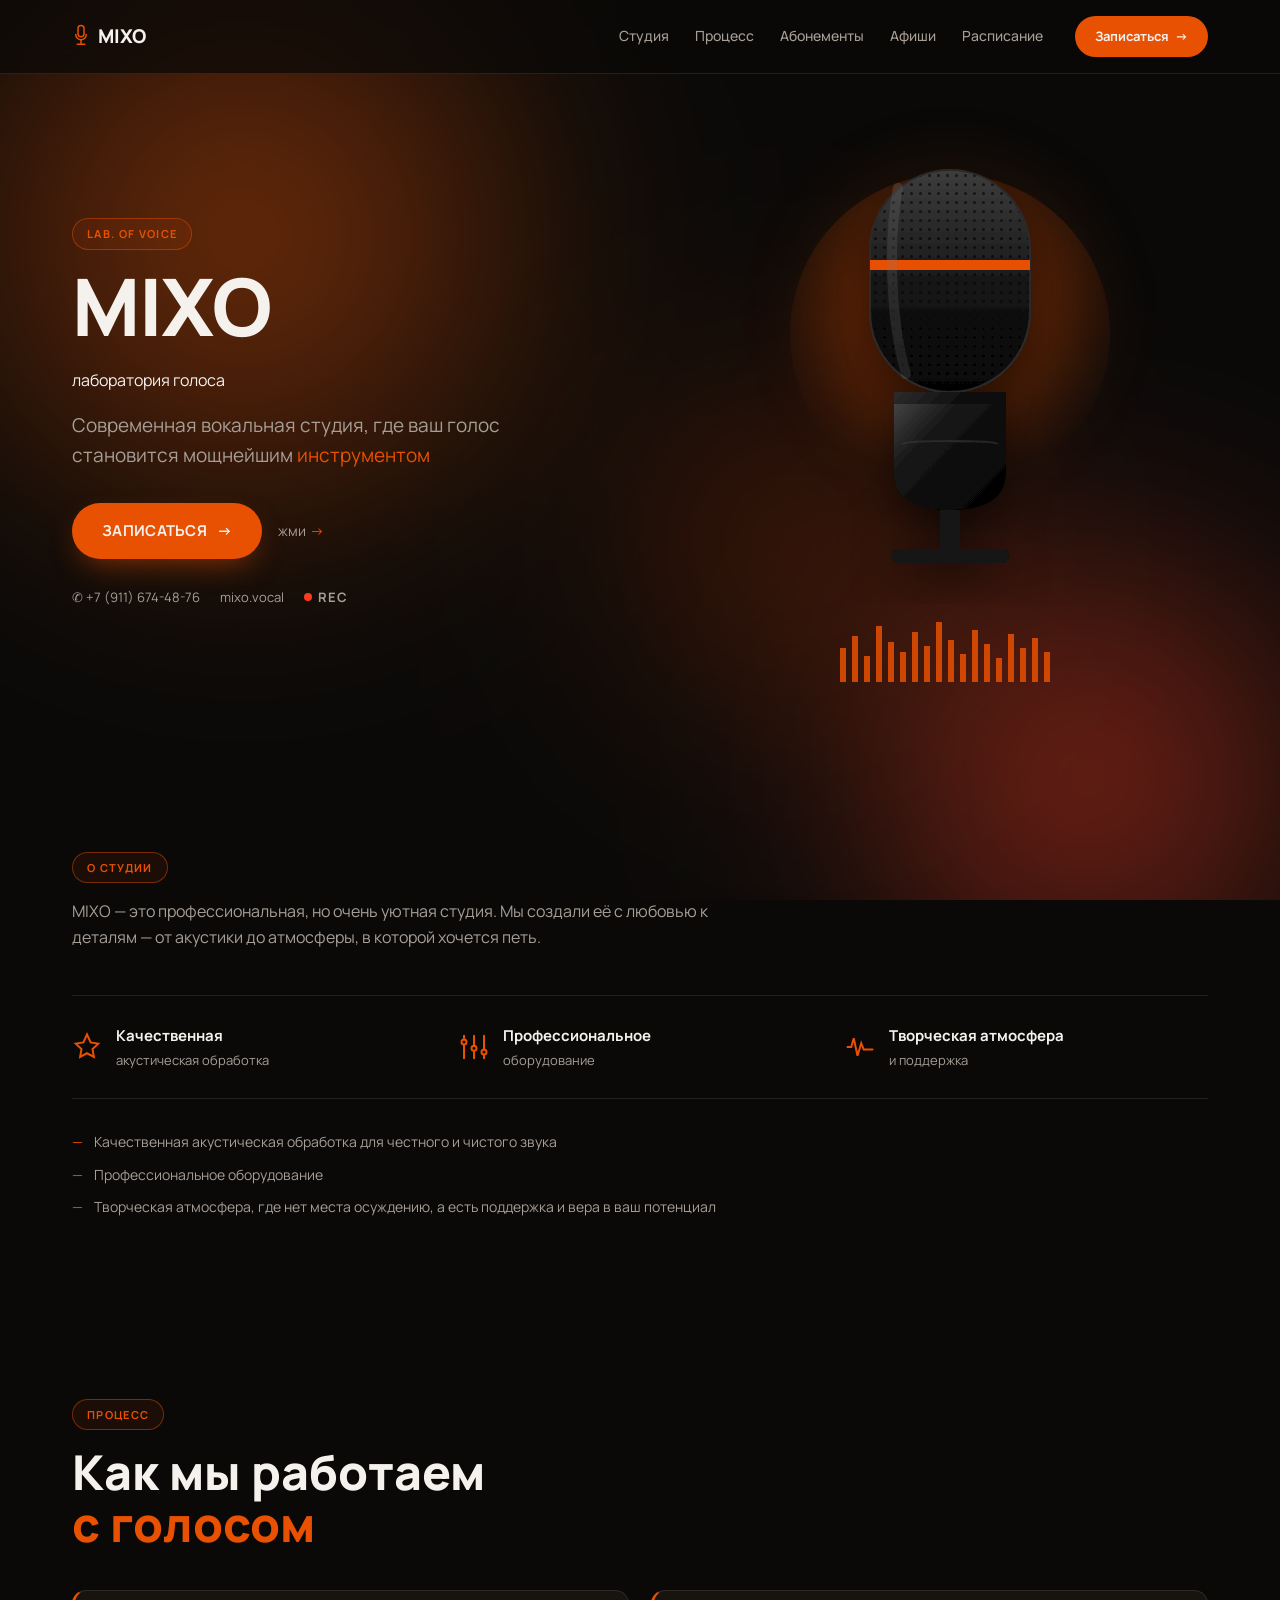
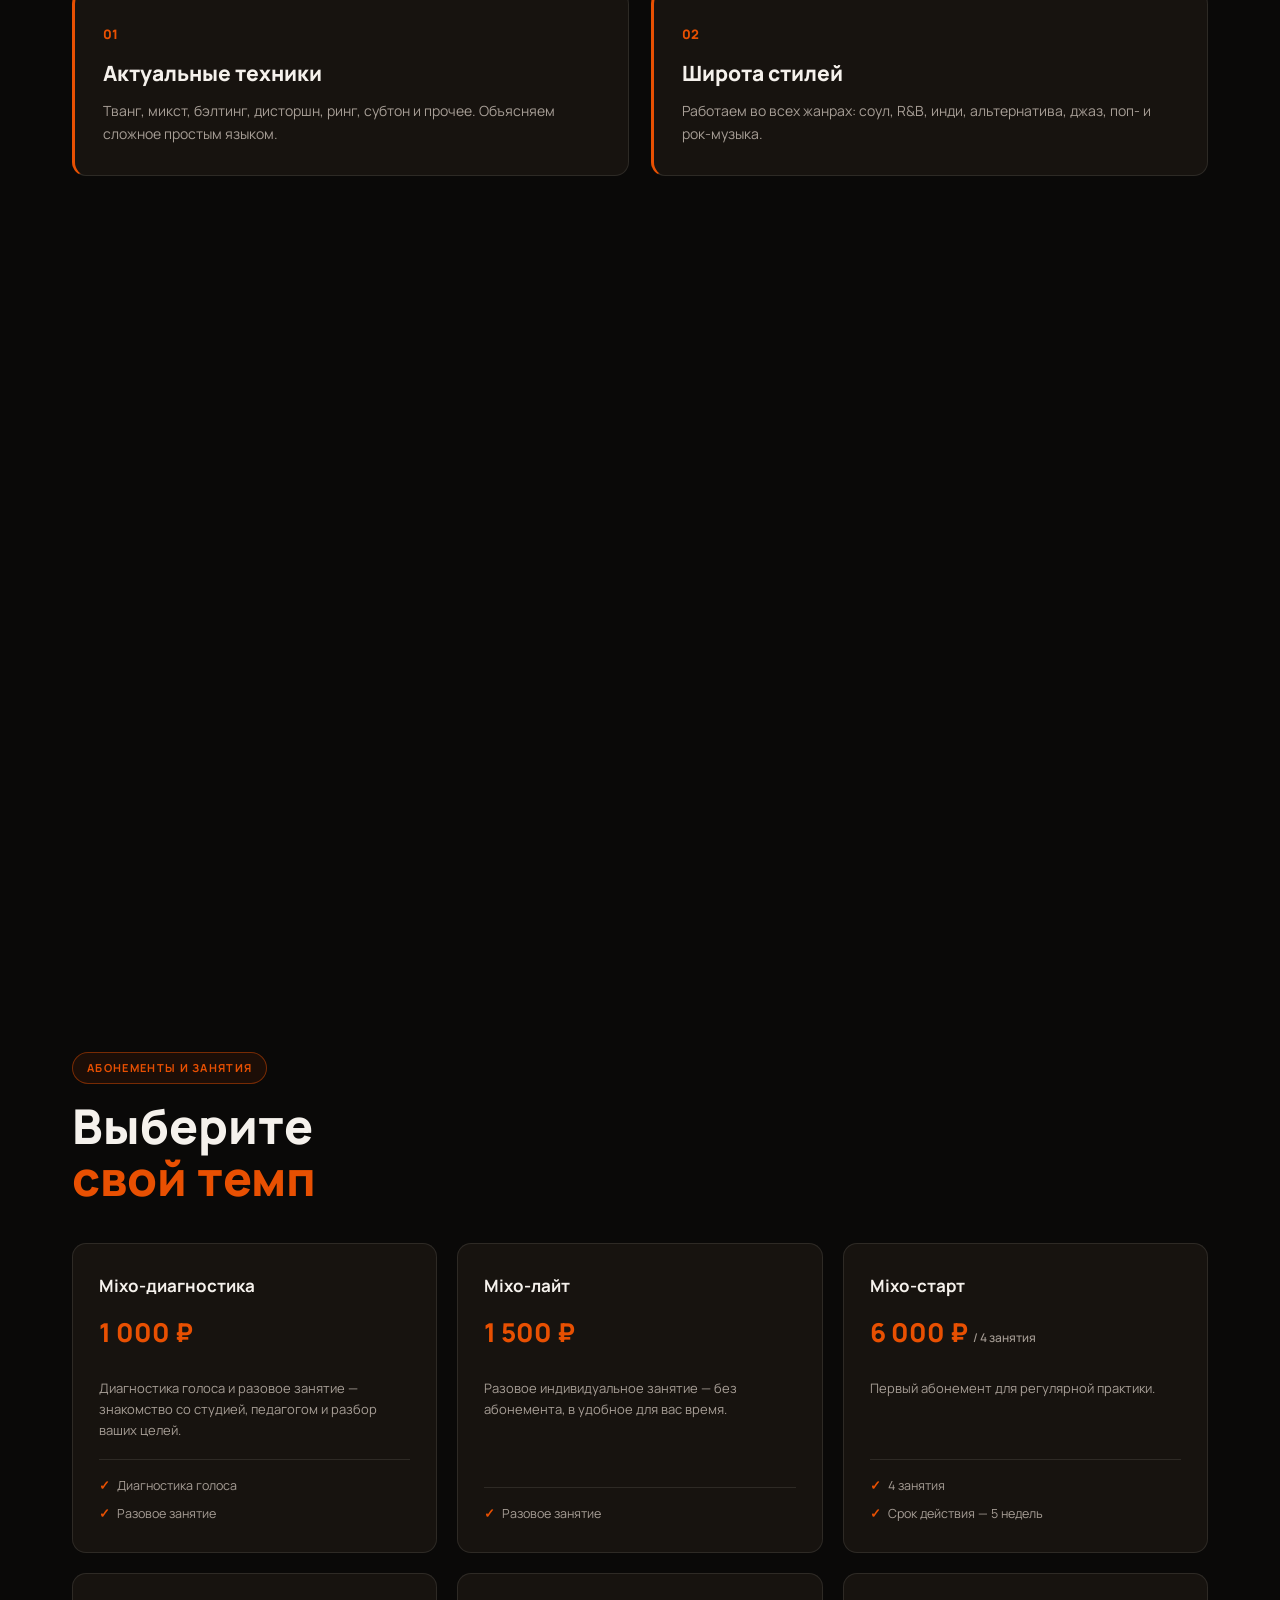
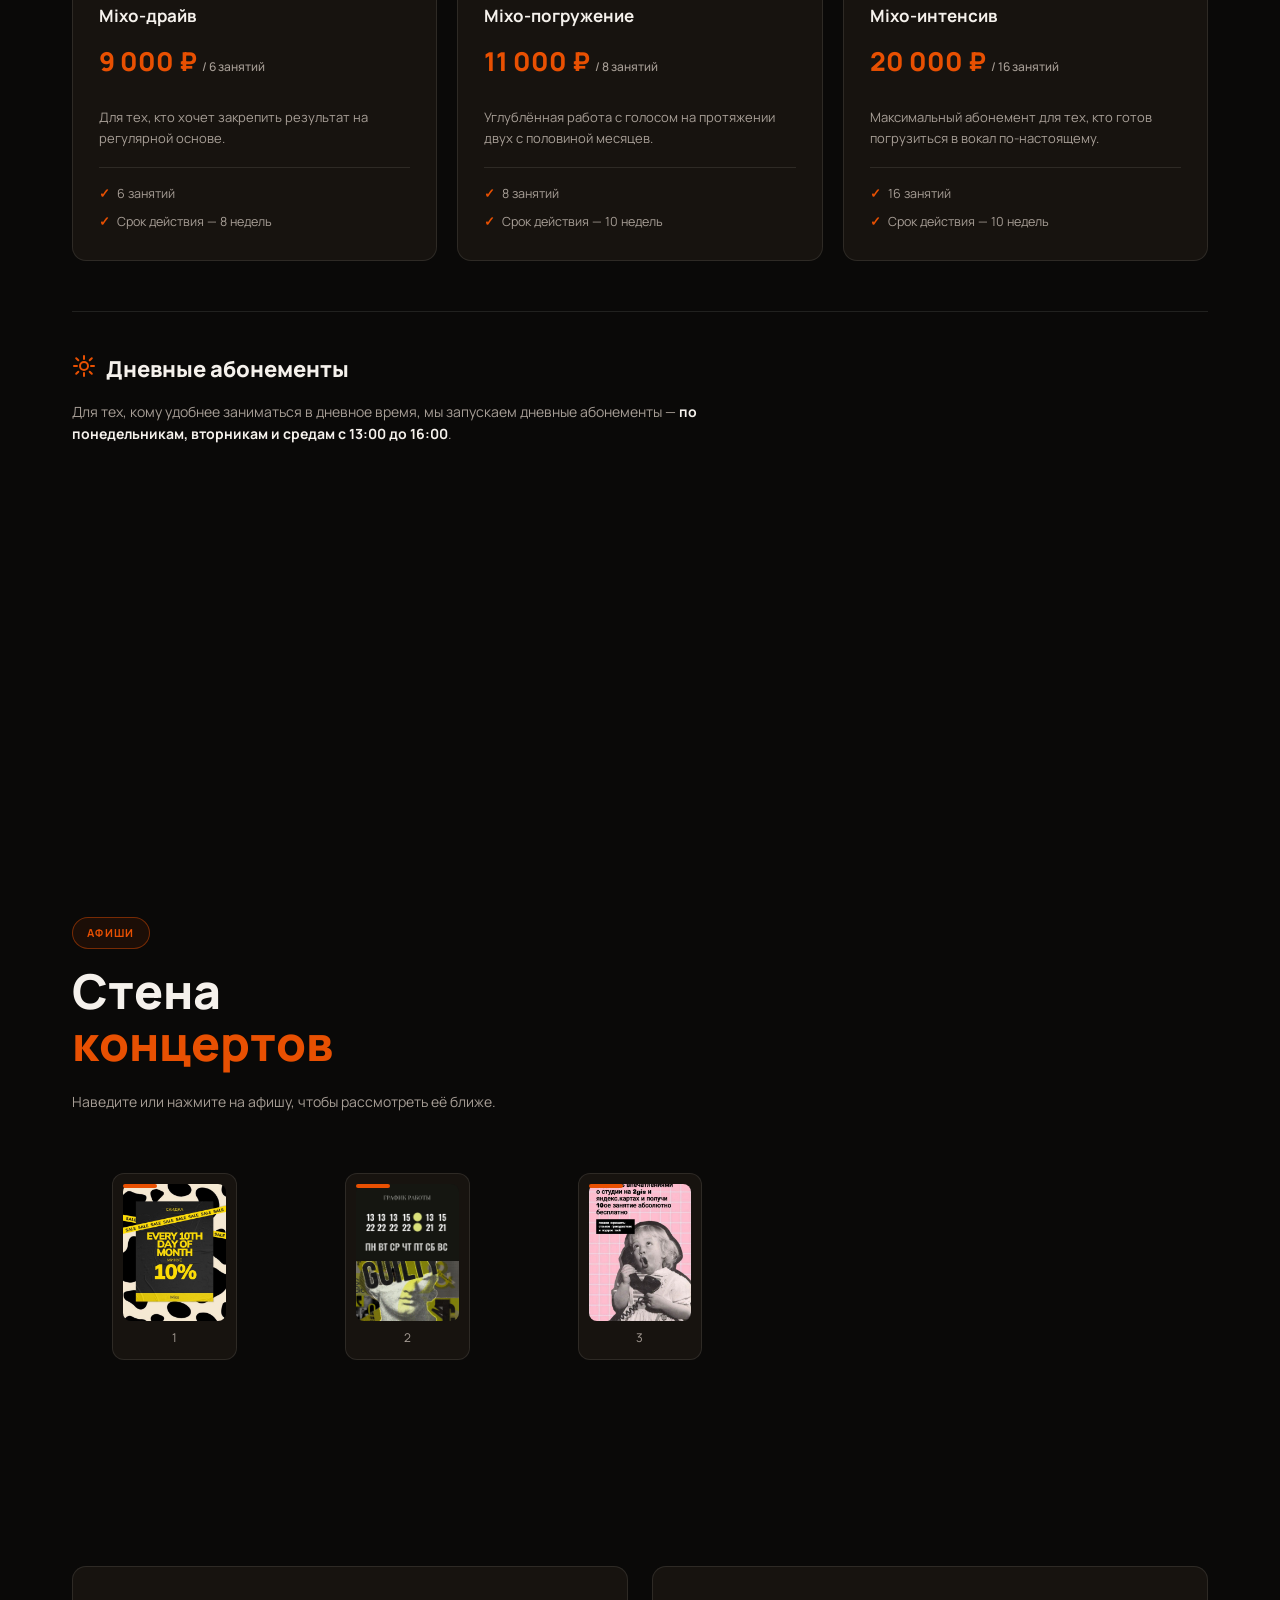
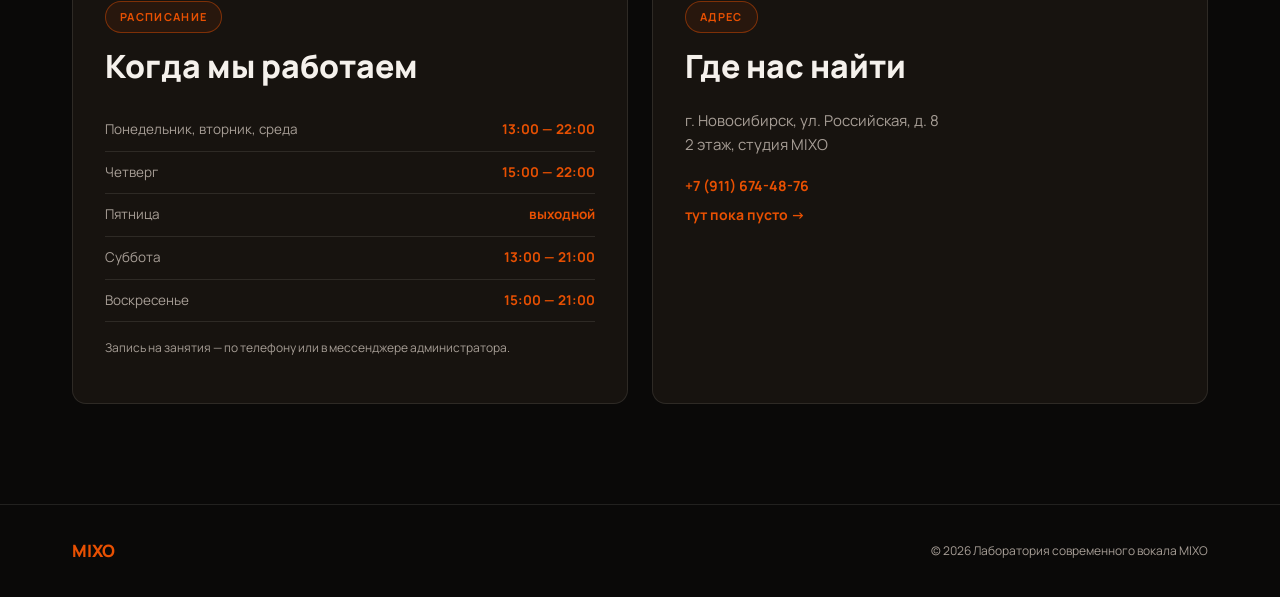
==== commit 08df57a4: "Hero: заголовок заменён на крупный «MIXO» с подписью «лаборатория голоса» снизу; плоский line-art ми" ====
--- a/index.html
+++ b/index.html
@@ -49,7 +49,8 @@
     <div class="section__inner hero__grid">
       <div class="hero__content">
         <span class="pill">LAB. OF VOICE</span>
-        <h1 class="hero__title">Лаборатория<br /><span class="accent">голоса</span></h1>
+        <h1 class="hero__title">MIXO</h1>
+        <p class="hero__subtitle">лаборатория голоса</p>
         <p class="hero__desc">Современная вокальная студия, где ваш голос становится мощнейшим <span class="accent">инструментом</span></p>
 
         <div class="hero__actions">
@@ -66,24 +67,45 @@
 
       <div class="hero__visual" data-parallax>
         <span class="hero__halo" aria-hidden="true"></span>
-        <svg class="hero__mic" viewBox="0 0 320 420" aria-hidden="true">
+        <svg class="hero__mic" viewBox="0 0 320 460" aria-hidden="true">
           <defs>
-            <radialGradient id="micGlow" cx="50%" cy="35%" r="65%">
+            <linearGradient id="bodyGrad" x1="0" y1="0" x2="1" y2="1">
+              <stop offset="0%" stop-color="#4a4a4a"/>
+              <stop offset="35%" stop-color="#161616"/>
+              <stop offset="100%" stop-color="#000000"/>
+            </linearGradient>
+            <linearGradient id="capsuleGrad" x1="0" y1="0" x2="0" y2="1">
+              <stop offset="0%" stop-color="#3d3d3d"/>
+              <stop offset="55%" stop-color="#141414"/>
+              <stop offset="100%" stop-color="#050505"/>
+            </linearGradient>
+            <radialGradient id="micGlow" cx="50%" cy="30%" r="65%">
               <stop offset="0%" stop-color="#E85002" stop-opacity="0.35"/>
               <stop offset="100%" stop-color="#E85002" stop-opacity="0"/>
             </radialGradient>
+            <pattern id="grille" width="9" height="9" patternUnits="userSpaceOnUse">
+              <circle cx="4.5" cy="4.5" r="1.5" fill="#000" opacity="0.6"/>
+            </pattern>
+            <filter id="micShadow" x="-40%" y="-20%" width="180%" height="160%">
+              <feDropShadow dx="0" dy="16" stdDeviation="20" flood-color="#000000" flood-opacity="0.55"/>
+            </filter>
           </defs>
-          <circle cx="160" cy="170" r="150" fill="url(#micGlow)"/>
-          <g transform="translate(90,50)">
-            <rect x="30" y="0" width="80" height="150" rx="40" fill="none" stroke="#F2ECE6" stroke-width="4"/>
-            <line x1="46" y1="34" x2="94" y2="34" stroke="#E85002" stroke-width="3"/>
-            <line x1="46" y1="54" x2="94" y2="54" stroke="#E85002" stroke-width="3"/>
-            <line x1="46" y1="74" x2="94" y2="74" stroke="#E85002" stroke-width="3"/>
-            <line x1="46" y1="94" x2="94" y2="94" stroke="#E85002" stroke-width="3"/>
-            <line x1="46" y1="114" x2="94" y2="114" stroke="#E85002" stroke-width="3"/>
-            <path d="M6 128 a64 64 0 0 0 128 0" fill="none" stroke="#F2ECE6" stroke-width="4" stroke-linecap="round"/>
-            <line x1="70" y1="192" x2="70" y2="240" stroke="#F2ECE6" stroke-width="4" stroke-linecap="round"/>
-            <line x1="26" y1="240" x2="114" y2="240" stroke="#F2ECE6" stroke-width="4" stroke-linecap="round"/>
+
+          <circle cx="160" cy="190" r="160" fill="url(#micGlow)"/>
+
+          <g filter="url(#micShadow)">
+            <rect x="80" y="26" width="160" height="222" rx="80" fill="url(#capsuleGrad)"/>
+            <rect x="80" y="26" width="160" height="222" rx="80" fill="url(#grille)"/>
+            <rect x="80" y="26" width="160" height="222" rx="80" fill="none" stroke="#2b2b2b" stroke-width="2"/>
+            <rect x="80" y="116" width="160" height="10" fill="#E85002"/>
+            <path d="M108 44 C99 90 99 172 116 230" stroke="#7a7a7a" stroke-width="10" stroke-linecap="round" opacity="0.22" fill="none"/>
+
+            <path d="M104 248 L104 328 Q104 366 160 366 Q216 366 216 328 L216 248 Z" fill="url(#bodyGrad)"/>
+            <rect x="104" y="248" width="112" height="12" fill="#000000" opacity="0.4"/>
+            <path d="M112 300 C118 296 202 296 208 300" stroke="#3a3a3a" stroke-width="2" fill="none" opacity="0.6"/>
+
+            <rect x="150" y="366" width="20" height="46" fill="#141414"/>
+            <path d="M108 412 h104" stroke="#141414" stroke-width="14" stroke-linecap="round"/>
           </g>
         </svg>
         <svg class="hero__eq" viewBox="0 0 220 60" aria-hidden="true">
--- a/css/style.css
+++ b/css/style.css
@@ -1,27 +1,25 @@
 /* =========================================================
    MIXO — лаборатория современного вокала
-   Дизайн-язык: editorial / collage / street-poster
-   Белый / чёрный / ярко-жёлтый / ярко-зелёный. Без золота.
+   Дизайн-язык: premium dark cinematic / editorial minimalism
+   Чёрный фон, брендовый оранжевый #E85002, живой ambient glow
    ========================================================= */
 
 :root {
-  --white: #FFFFFF;
-  --paper: #F5F3EC;
-  --black: #0A0A0A;
-  --yellow: #FFE600;
-  --green: #B6FF3C;
-  --red: #FF3B30;
-  --line: rgba(10, 10, 10, 0.15);
-
-  --font-display: "Archivo Black", sans-serif;
-  --font-mono: "Space Mono", monospace;
+  --bg: #0A0908;
+  --bg-soft: #14110F;
+  --bg-card: #17130F;
+  --orange: #E85002;
+  --orange-light: #FF8A3D;
+  --red-glow: #FF3B1F;
+  --white: #F5F1EC;
+  --gray: #A79E96;
+  --line: rgba(245, 241, 236, 0.1);
+
   --font-body: "Manrope", sans-serif;
-  --font-hand: "Permanent Marker", cursive;
 
   --container: 1200px;
 }
 
-/* ---------------- RESET ---------------- */
 * { box-sizing: border-box; }
 html { scroll-behavior: smooth; }
 
@@ -32,620 +30,367 @@
 
 body {
   margin: 0;
-  background: var(--white);
-  color: var(--black);
+  background: var(--bg);
+  color: var(--white);
   font-family: var(--font-body);
   font-size: 16px;
   line-height: 1.6;
   -webkit-font-smoothing: antialiased;
   position: relative;
-}
-
-/* лёгкий бумажный шум поверх всего сайта */
-body::after {
-  content: "";
+  overflow-x: hidden;
+}
+
+img { max-width: 100%; display: block; }
+a { color: inherit; text-decoration: none; }
+
+.section__inner { max-width: var(--container); margin: 0 auto; padding: 0 32px; position: relative; z-index: 1; }
+
+h1, h2, h3 { margin: 0; font-weight: 800; }
+
+.accent { color: var(--orange); }
+
+.pill {
+  display: inline-flex;
+  align-items: center;
+  font-size: 11px;
+  font-weight: 700;
+  letter-spacing: 0.12em;
+  text-transform: uppercase;
+  color: var(--orange);
+  border: 1px solid rgba(232, 80, 2, 0.45);
+  background: rgba(232, 80, 2, 0.08);
+  border-radius: 999px;
+  padding: 6px 14px;
+  margin-bottom: 16px;
+}
+
+.section-title {
+  font-size: clamp(30px, 3.8vw, 48px);
+  line-height: 1.08;
+  margin-bottom: 40px;
+}
+.section-title--sm { font-size: clamp(24px, 2.8vw, 32px); margin-bottom: 26px; }
+
+:focus-visible { outline: 2px solid var(--orange); outline-offset: 3px; }
+
+/* ---------------- Ambient glow — живой фон ---------------- */
+.ambient {
   position: fixed;
   inset: 0;
-  z-index: 999;
+  z-index: 0;
+  overflow: hidden;
   pointer-events: none;
-  opacity: 0.035;
-  background-image: url("data:image/svg+xml;utf8,<svg xmlns='http://www.w3.org/2000/svg' width='120' height='120'><filter id='n'><feTurbulence type='fractalNoise' baseFrequency='0.85' numOctaves='2' stitchTiles='stitch'/></filter><rect width='100%25' height='100%25' filter='url(%23n)'/></svg>");
-}
-
-img { max-width: 100%; display: block; }
-a { color: inherit; text-decoration: none; }
-
-.section__inner {
-  max-width: var(--container);
-  margin: 0 auto;
-  padding: 0 32px;
-}
-
-h1, h2, h3 { font-family: var(--font-display); margin: 0; font-weight: 400; }
-
-.poster-h2 {
-  font-size: clamp(28px, 3.6vw, 46px);
-  line-height: 1.05;
-  margin-top: 14px;
-}
-
-.eyebrow {
-  display: inline-block;
-  font-family: var(--font-mono);
-  font-size: 12px;
-  font-weight: 700;
-  letter-spacing: 0.08em;
-  text-transform: uppercase;
-  border: 1.5px solid var(--black);
-  padding: 4px 10px;
-  margin-bottom: 6px;
-}
-.eyebrow--light { background: var(--yellow); }
-
-.tag-chip {
-  display: inline-block;
-  font-family: var(--font-mono);
-  font-size: 11px;
-  font-weight: 700;
-  letter-spacing: 0.08em;
-  text-transform: uppercase;
-  border: 1.5px solid var(--black);
-  background: var(--white);
-  padding: 4px 10px;
-  margin-bottom: 8px;
-}
-.tag-chip--yellow { background: var(--yellow); text-decoration: line-through; }
-
-:focus-visible {
-  outline: 3px solid var(--black);
-  outline-offset: 2px;
-}
-
-/* ---------------- Появление элементов при скролле (используется js/script.js) ---------------- */
-.reveal { opacity: 0; transition: opacity 0.5s ease; }
-.reveal.is-visible { opacity: 1; }
-
-/* ---------------- Утилита «рваный край» ---------------- */
-.torn {
-  clip-path: polygon(
-    0% 10px, 4% 0%, 9% 8px, 15% 1px, 21% 9px, 28% 2px, 35% 8px, 42% 0%, 49% 9px, 56% 2px, 63% 8px, 70% 1px, 77% 9px, 84% 0%, 91% 7px, 96% 2px, 100% 9px,
-    100% calc(100% - 9px), 96% 100%, 91% calc(100% - 7px), 84% 100%, 77% calc(100% - 9px), 70% 100%, 63% calc(100% - 8px), 56% 100%, 49% calc(100% - 9px), 42% 100%, 35% calc(100% - 8px), 28% 100%, 21% calc(100% - 9px), 15% 100%, 9% calc(100% - 8px), 4% 100%, 0% calc(100% - 10px)
-  );
-  box-shadow: none !important;
-  filter: drop-shadow(7px 7px 0 var(--black));
-}
+  background: var(--bg);
+}
+.ambient span {
+  position: absolute;
+  border-radius: 50%;
+  filter: blur(90px);
+  opacity: 0.5;
+  mix-blend-mode: screen;
+  will-change: transform;
+}
+.ambient span:nth-child(1) {
+  width: 62vw; height: 62vw;
+  background: radial-gradient(circle, var(--orange) 0%, transparent 70%);
+  top: -18%; left: -12%;
+  animation: driftA 32s ease-in-out infinite alternate;
+}
+.ambient span:nth-child(2) {
+  width: 50vw; height: 50vw;
+  background: radial-gradient(circle, var(--red-glow) 0%, transparent 70%);
+  bottom: -22%; right: -10%;
+  animation: driftB 38s ease-in-out infinite alternate;
+}
+.ambient span:nth-child(3) {
+  width: 40vw; height: 40vw;
+  background: radial-gradient(circle, #7A2000 0%, transparent 72%);
+  top: 32%; right: 18%;
+  animation: driftC 44s ease-in-out infinite alternate;
+}
+@keyframes driftA { to { transform: translate(9vw, 10vh) scale(1.15); } }
+@keyframes driftB { to { transform: translate(-11vw, -7vh) scale(1.12); } }
+@keyframes driftC { to { transform: translate(-7vw, 9vh) scale(1.22); } }
+
+@media (prefers-reduced-motion: reduce) {
+  .ambient span { animation: none; }
+}
+
+/* ---------------- Появление при скролле ---------------- */
+.reveal { opacity: 0; transform: translateY(28px); transition: opacity 0.7s cubic-bezier(.2,.7,.3,1), transform 0.7s cubic-bezier(.2,.7,.3,1); }
+.reveal.is-visible { opacity: 1; transform: translateY(0); }
 
 /* ---------------- NAV ---------------- */
 .nav {
   position: sticky;
   top: 0;
   z-index: 200;
-  background: var(--black);
-  border-bottom: 3px solid var(--yellow);
-}
-.nav__inner {
-  max-width: var(--container);
-  margin: 0 auto;
-  padding: 16px 32px;
-  display: flex;
-  align-items: center;
-  gap: 32px;
-}
-.nav__logo {
-  display: flex;
-  align-items: center;
-  gap: 8px;
-  font-family: var(--font-display);
-  font-size: 20px;
-  color: var(--white);
-  margin-right: auto;
-}
-.nav__logo-icon { width: 20px; height: auto; color: var(--yellow); flex-shrink: 0; }
+  background: rgba(10, 9, 8, 0.72);
+  backdrop-filter: blur(14px);
+  border-bottom: 1px solid var(--line);
+}
+.nav__inner { max-width: var(--container); margin: 0 auto; padding: 16px 32px; display: flex; align-items: center; gap: 32px; }
+.nav__logo { display: flex; align-items: center; gap: 8px; font-size: 19px; font-weight: 800; color: var(--white); margin-right: auto; }
+.nav__logo-icon { width: 18px; height: auto; color: var(--orange); flex-shrink: 0; }
 .nav__links { display: flex; gap: 26px; }
-.nav__links a {
-  font-family: var(--font-mono);
-  color: var(--white);
-  opacity: 0.75;
-  font-size: 13px;
-  text-transform: uppercase;
-  letter-spacing: 0.04em;
-  transition: opacity 0.2s ease, color 0.2s ease;
-}
-.nav__links a:hover { opacity: 1; color: var(--yellow); }
+.nav__links a { position: relative; color: var(--gray); font-size: 14px; font-weight: 500; transition: color 0.2s ease; }
+.nav__links a::after { content: ""; position: absolute; left: 0; bottom: -4px; width: 0; height: 1px; background: var(--orange); transition: width 0.25s ease; }
+.nav__links a:hover { color: var(--white); }
+.nav__links a:hover::after { width: 100%; }
 .nav__cta {
-  display: inline-flex;
-  align-items: center;
-  gap: 6px;
-  background: var(--yellow);
-  color: var(--black);
-  font-family: var(--font-mono);
-  font-weight: 700;
-  font-size: 13px;
-  text-transform: uppercase;
-  padding: 9px 16px;
-  border: 2px solid var(--black);
-  white-space: nowrap;
-  transition: transform 0.15s ease, box-shadow 0.15s ease;
-}
-.nav__cta:hover { transform: translate(-2px, -2px); box-shadow: 3px 3px 0 var(--white); }
+  display: inline-flex; align-items: center; gap: 6px;
+  background: var(--orange); color: var(--white);
+  font-weight: 700; font-size: 13px; padding: 10px 20px;
+  border-radius: 999px; white-space: nowrap;
+  transition: transform 0.2s ease, box-shadow 0.2s ease;
+}
+.nav__cta:hover { transform: translateY(-1px); box-shadow: 0 8px 24px -6px rgba(232, 80, 2, 0.6); }
 .nav__burger { display: none; background: none; border: none; padding: 6px; cursor: pointer; }
 .nav__burger span { display: block; width: 22px; height: 2px; background: var(--white); margin: 4px 0; }
 
 @media (max-width: 860px) {
   .nav__links, .nav__cta { display: none; }
   .nav.is-open .nav__links {
-    display: flex;
-    flex-direction: column;
-    position: absolute;
-    top: 100%; left: 0; right: 0;
-    background: var(--black);
-    padding: 20px 32px 28px;
-    gap: 16px;
-    border-top: 1px solid var(--yellow);
+    display: flex; flex-direction: column;
+    position: absolute; top: 100%; left: 0; right: 0;
+    background: var(--bg-soft); padding: 20px 32px 28px; gap: 16px;
+    border-top: 1px solid var(--line);
   }
-  .nav.is-open .nav__cta {
-    display: inline-flex;
-    position: absolute;
-    top: 100%; left: 32px;
-    margin-top: 190px;
-  }
+  .nav.is-open .nav__cta { display: inline-flex; position: absolute; top: 100%; left: 32px; margin-top: 190px; }
   .nav__burger { display: block; }
 }
 
-/* ---------------- HERO / КОЛЛАЖ (по утверждённому референсу) ---------------- */
-.hero {
-  position: relative;
-  background: var(--black);
-  padding: 26px 0 56px;
-  overflow: hidden;
-}
-.hero__topbar {
-  display: flex;
-  align-items: center;
-  justify-content: space-between;
-  flex-wrap: wrap;
-  gap: 14px;
-  margin-bottom: 26px;
-}
-.tag-row { display: flex; gap: 8px; flex-wrap: wrap; margin-bottom: 0; }
-.tag-row .tag-chip { margin-bottom: 0; }
-.hero .barcode { color: var(--white); }
-.barcode { height: 26px; width: auto; color: var(--black); }
-.mono-tag {
-  font-family: var(--font-mono);
-  font-size: 12px;
-  border: 1.5px solid var(--black);
-  background: var(--white);
-  color: var(--black);
-  padding: 4px 8px;
-}
-
-.hero__stage {
+/* ---------------- HERO ---------------- */
+.hero { position: relative; padding: 70px 0 90px; }
+.hero__grid { display: grid; grid-template-columns: 1.05fr 0.95fr; gap: 50px; align-items: center; }
+
+.hero__title { font-size: clamp(46px, 6.2vw, 84px); line-height: 1.02; margin: 0 0 22px; letter-spacing: -0.01em; }
+.hero__desc { font-size: clamp(16px, 1.6vw, 19px); color: var(--gray); line-height: 1.6; max-width: 44ch; margin: 0 0 32px; }
+.hero__actions { display: flex; align-items: center; gap: 16px; margin-bottom: 28px; flex-wrap: wrap; }
+
+.btn-primary {
+  display: inline-flex; align-items: center; gap: 10px;
+  background: var(--orange); color: var(--white);
+  font-weight: 700; font-size: 15px; letter-spacing: 0.02em;
+  padding: 16px 30px; border-radius: 999px;
+  box-shadow: 0 12px 30px -10px rgba(232, 80, 2, 0.55);
+  transition: transform 0.2s ease, box-shadow 0.2s ease;
+}
+.btn-primary:hover { transform: translateY(-2px); box-shadow: 0 18px 40px -8px rgba(232, 80, 2, 0.7); }
+.btn-arrow { transition: transform 0.2s ease; }
+.btn-primary:hover .btn-arrow { transform: translateX(4px); }
+
+.hint { display: inline-flex; align-items: center; gap: 4px; font-size: 14px; color: var(--gray); }
+.hint-arrow { color: var(--orange); animation: hintPulse 1.6s ease-in-out infinite; }
+@keyframes hintPulse { 0%, 100% { transform: translateX(0); opacity: 0.7; } 50% { transform: translateX(4px); opacity: 1; } }
+
+.hero__contacts { display: flex; flex-wrap: wrap; align-items: center; gap: 20px; font-size: 13px; color: var(--gray); }
+.contact { transition: color 0.2s ease; }
+.contact:hover { color: var(--orange); }
+.rec { display: inline-flex; align-items: center; gap: 6px; font-weight: 700; letter-spacing: 0.06em; color: var(--gray); }
+.rec i { width: 8px; height: 8px; border-radius: 50%; background: var(--red-glow); animation: recBlink 1.2s ease-in-out infinite; }
+@keyframes recBlink { 50% { opacity: 0.2; } }
+
+.hero__visual { position: relative; display: flex; flex-direction: column; align-items: center; }
+.hero__halo {
+  position: absolute;
+  width: 340px; height: 340px;
+  background: radial-gradient(circle, rgba(232, 80, 2, 0.4) 0%, transparent 70%);
+  filter: blur(30px);
+  border-radius: 50%;
+  animation: haloPulse 6s ease-in-out infinite;
+}
+@keyframes haloPulse { 0%, 100% { transform: scale(1); opacity: 0.8; } 50% { transform: scale(1.08); opacity: 1; } }
+.hero__mic { position: relative; z-index: 1; width: min(100%, 320px); }
+.hero__eq { position: relative; z-index: 1; width: min(80%, 220px); margin-top: 18px; opacity: 0.85; }
+
+@media (max-width: 900px) {
+  .hero__grid { grid-template-columns: 1fr; text-align: center; }
+  .hero__desc { margin-left: auto; margin-right: auto; }
+  .hero__actions, .hero__contacts { justify-content: center; }
+  .hero__visual { margin-top: 20px; }
+}
+
+/* ---------------- ABOUT ---------------- */
+.about { padding: 80px 0 90px; }
+.about__intro { max-width: 640px; margin-bottom: 44px; }
+.about__text { font-size: 16px; color: var(--gray); margin: 0; }
+
+.feature-strip {
   display: grid;
-  grid-template-columns: 1.15fr 1fr;
-  gap: 40px;
-  align-items: stretch;
-  position: relative;
-}
-
-.hero__paper {
-  position: relative;
-  background: var(--paper);
-  border: 3px solid var(--black);
-  padding: 44px 40px;
-  clip-path: polygon(
-    0% 10px, 4% 0%, 9% 8px, 15% 1px, 21% 9px, 28% 2px, 35% 8px, 42% 0%, 49% 9px, 56% 2px, 63% 8px, 70% 1px, 77% 9px, 84% 0%, 91% 7px, 96% 2px, 100% 9px,
-    100% calc(100% - 9px), 96% 100%, 91% calc(100% - 7px), 84% 100%, 77% calc(100% - 9px), 70% 100%, 63% calc(100% - 8px), 56% 100%, 49% calc(100% - 9px), 42% 100%, 35% calc(100% - 8px), 28% 100%, 21% calc(100% - 9px), 15% 100%, 9% calc(100% - 8px), 4% 100%, 0% calc(100% - 10px)
-  );
-  filter: drop-shadow(9px 9px 0 rgba(0, 0, 0, 0.9));
-  display: flex;
-  flex-direction: column;
-  justify-content: center;
-}
-.hero__title {
-  font-size: clamp(58px, 9vw, 128px);
-  line-height: 0.85;
-  margin: 0 0 18px;
-}
-.hero__desc {
-  font-weight: 600;
-  font-size: clamp(15px, 1.7vw, 19px);
-  line-height: 1.5;
-  max-width: 38ch;
-  margin: 0 0 26px;
-}
-.marker {
-  font-weight: 800;
-  background-image: linear-gradient(var(--green) 60%, transparent 60%);
-  background-repeat: no-repeat;
-  background-size: 100% 46%;
-  background-position: 0 88%;
-  padding: 0 2px;
-}
-.hero__actions { display: flex; align-items: center; gap: 12px; margin-bottom: 26px; flex-wrap: wrap; }
-.poster-btn {
-  display: inline-flex;
-  align-items: center;
-  gap: 10px;
-  background: var(--yellow);
-  border: 3px solid var(--black);
-  color: var(--black);
-  font-family: var(--font-mono);
-  font-weight: 700;
-  text-transform: uppercase;
-  padding: 15px 28px;
-  font-size: 15px;
-  letter-spacing: 0.04em;
-  transition: transform 0.15s ease, box-shadow 0.15s ease;
-}
-.poster-btn:hover { transform: translate(-3px, -3px); box-shadow: 5px 5px 0 var(--black); }
-.poster-btn__arrow { display: inline-block; }
-.hero__hint {
-  font-family: var(--font-hand);
-  font-size: 16px;
-  color: var(--black);
-  transform: rotate(-8deg);
-}
-
-.hero__contacts {
-  display: flex;
-  flex-wrap: wrap;
-  align-items: center;
-  gap: 16px;
-  font-family: var(--font-mono);
-  font-size: 12px;
-}
-.contact-line { text-decoration: underline; text-underline-offset: 3px; }
-.rec-badge {
-  display: inline-flex;
-  align-items: center;
-  gap: 6px;
-  font-weight: 700;
-  letter-spacing: 0.06em;
-}
-.rec-dot {
-  width: 9px; height: 9px;
-  border-radius: 50%;
-  background: var(--red);
-  animation: recBlink 1.2s ease-in-out infinite;
-}
-@keyframes recBlink { 50% { opacity: 0.2; } }
-
-.tape {
-  position: absolute;
-  width: 74px; height: 26px;
-  background: rgba(255, 255, 255, 0.65);
-  border: 1px solid rgba(10, 10, 10, 0.15);
-  box-shadow: 0 2px 6px rgba(0, 0, 0, 0.25);
-  z-index: 5;
-}
-.tape--tl { top: -14px; left: 30px; transform: rotate(-7deg); }
-.tape--br { bottom: -14px; right: 30px; transform: rotate(6deg); }
-.tape--polaroid { top: -12px; left: 50%; transform: translateX(-50%) rotate(-2deg); width: 60px; }
-
-.hero__drip {
-  position: absolute;
-  left: -8px; top: 8%;
-  width: 12px; height: 60%;
-  background: repeating-linear-gradient(180deg, var(--yellow) 0 3px, transparent 3px 16px);
-  opacity: 0.85;
-}
-.hero__dotgrid {
-  position: absolute;
-  left: -4px; bottom: -16px;
-  width: 56px; height: 34px;
-  background-image: radial-gradient(var(--black) 1px, transparent 1.4px);
-  background-size: 6px 6px;
-  opacity: 0.4;
-}
-
-.hero__visual { position: relative; display: flex; flex-direction: column; }
-
-.hero__photo {
-  position: relative;
-  width: 100%;
-  aspect-ratio: 3 / 4;
-  background: radial-gradient(120% 100% at 30% 15%, #1c1c1c 0%, #050505 70%);
-  border: 2px solid rgba(255, 255, 255, 0.22);
-  display: flex;
-  align-items: center;
-  justify-content: center;
-  overflow: hidden;
-}
-.hero__photo-triangle {
-  position: absolute;
-  top: 0; right: 0;
-  width: 40%; height: 26%;
-  background: var(--yellow);
-  clip-path: polygon(100% 0, 0 0, 100% 100%);
-}
-.hero__mic-graphic { position: relative; z-index: 1; width: 62%; }
-.hero__photo-smear {
-  position: absolute;
-  left: -4%; right: -4%; bottom: 5%;
-  height: 13%;
-  background: linear-gradient(90deg, var(--green) 0%, var(--green) 55%, rgba(255, 255, 255, 0.85) 55%, rgba(255, 255, 255, 0.85) 100%);
-  clip-path: polygon(0% 30%, 8% 0%, 20% 40%, 34% 5%, 48% 45%, 62% 10%, 76% 42%, 90% 8%, 100% 35%, 100% 100%, 0% 100%);
-  opacity: 0.9;
-  transform: rotate(-1deg);
-}
-.mini-bars { position: absolute; right: 6%; bottom: 6%; width: 15%; z-index: 2; }
-
-.hero__hashtag {
-  position: absolute;
-  top: -6%; right: 2%;
-  font-family: var(--font-mono);
-  font-weight: 700;
-  font-size: 12px;
-  line-height: 1.45;
-  text-align: right;
-  color: var(--white);
-  z-index: 3;
-}
-.hero__star {
-  position: absolute;
-  top: 16%; right: 24%;
-  width: 15%;
-  z-index: 2;
-  opacity: 0.9;
-}
-
-.polaroid {
-  position: absolute;
-  top: 6%; right: -9%;
-  width: 32%;
-  background: var(--white);
-  border: 2px solid var(--black);
-  padding: 8px 8px 8px;
-  box-shadow: 6px 6px 0 var(--black);
-  transform: rotate(7deg);
-  z-index: 4;
-}
-.polaroid__photo { width: 100%; aspect-ratio: 4 / 3; overflow: hidden; background: var(--black); }
-.polaroid__photo svg { width: 100%; height: 100%; display: block; }
-
-.hero__spray {
-  position: absolute;
-  bottom: -4%; left: -2%;
-  font-family: var(--font-hand);
-  font-size: clamp(17px, 2vw, 23px);
-  color: var(--green);
-  line-height: 1.15;
-  -webkit-text-stroke: 0.6px var(--white);
-  transform: rotate(-3deg);
-  z-index: 3;
-  display: flex;
-  align-items: flex-start;
-  gap: 4px;
-}
-.hero__spray-arrow { font-size: 0.8em; margin-top: 2px; }
-
-html, body { overflow-x: hidden; }
-
-@media (max-width: 900px) {
-  .hero__stage { grid-template-columns: 1fr; }
-  .hero__visual { margin-top: 34px; max-width: 340px; margin-left: auto; margin-right: auto; }
-  .hero__hashtag { top: -34px; right: 0; font-size: 11px; }
-  .hero__star { display: none; }
-  .polaroid { width: 96px; top: -10px; right: -14px; }
-  .hero__spray { font-size: 15px; bottom: -30px; left: 0; }
-  .hero__paper { padding: 32px 24px; }
-  .hero__title { font-size: clamp(46px, 15vw, 84px); }
-  .hero__drip, .hero__dotgrid { display: none; }
-}
-
-/* ---------------- ABOUT ---------------- */
-.about { padding: 90px 0; background: var(--white); }
-.about__grid { display: grid; grid-template-columns: 0.8fr 1.2fr; gap: 48px; align-items: start; }
-.poster-card {
-  position: relative;
-  background: var(--paper);
-  border: 3px solid var(--black);
-  padding: 36px 34px;
-}
-.about__body p { font-weight: 600; margin: 0 0 18px; }
-.about__list { list-style: none; padding: 0; margin: 0; display: flex; flex-direction: column; gap: 14px; }
-.about__list li { padding-left: 30px; position: relative; font-size: 15px; }
-.about__list li::before {
-  content: "✓";
-  position: absolute; left: 0; top: -1px;
-  width: 20px; height: 20px;
-  background: var(--green);
-  border: 1.5px solid var(--black);
-  font-size: 11px;
-  font-weight: 700;
-  display: flex; align-items: center; justify-content: center;
-}
-@media (max-width: 860px) {
-  .about__grid { grid-template-columns: 1fr; gap: 30px; }
+  grid-template-columns: repeat(3, 1fr);
+  gap: 24px;
+  padding: 28px 0;
+  border-top: 1px solid var(--line);
+  border-bottom: 1px solid var(--line);
+}
+.feature { display: flex; align-items: center; gap: 14px; }
+.feature svg { width: 30px; height: 30px; color: var(--orange); flex-shrink: 0; }
+.feature__title { font-weight: 700; font-size: 15px; margin: 0; color: var(--white); }
+.feature__sub { font-size: 13px; color: var(--gray); margin: 2px 0 0; }
+
+.about__list { list-style: none; padding: 0; margin: 32px 0 0; display: flex; flex-direction: column; gap: 10px; }
+.about__list li { padding-left: 22px; position: relative; font-size: 14px; color: var(--gray); }
+.about__list li::before { content: "—"; position: absolute; left: 0; color: var(--orange); }
+
+@media (max-width: 720px) {
+  .feature-strip { grid-template-columns: 1fr; }
 }
 
 /* ---------------- PROCESS ---------------- */
-.process { padding: 90px 0; background: var(--paper); border-top: 3px solid var(--black); border-bottom: 3px solid var(--black); }
-.process__head { display: flex; align-items: center; justify-content: space-between; gap: 16px; }
-.process__grid { display: grid; grid-template-columns: repeat(2, 1fr); gap: 26px; margin-top: 36px; }
+.process { padding: 90px 0; }
+.process__grid { display: grid; grid-template-columns: repeat(2, 1fr); gap: 22px; }
 .process__card {
   position: relative;
-  background: var(--white);
-  border: 3px solid var(--black);
-  padding: 28px 26px;
-  transition: transform 0.2s ease, filter 0.2s ease;
-}
-.process__card:hover { transform: translate(-3px, -3px); filter: drop-shadow(10px 10px 0 var(--black)); }
-.process__card--yellow { background: var(--yellow); }
-.process__card--green { background: var(--green); }
+  background: var(--bg-card);
+  border: 1px solid var(--line);
+  border-left: 3px solid var(--orange);
+  border-radius: 14px;
+  padding: 30px 28px;
+  transition: transform 0.25s ease, border-color 0.25s ease, box-shadow 0.25s ease;
+}
+.process__card:hover {
+  transform: translateY(-4px);
+  border-color: rgba(232, 80, 2, 0.5);
+  box-shadow: 0 20px 40px -20px rgba(232, 80, 2, 0.4);
+}
 .process__card--full { grid-column: 1 / -1; }
-.process__num { display: inline-block; font-family: var(--font-mono); font-weight: 700; font-size: 13px; margin-bottom: 10px; }
+.process__num { display: inline-block; font-weight: 800; font-size: 13px; color: var(--orange); margin-bottom: 12px; }
 .process__card h3 { font-size: 21px; margin: 0 0 10px; }
-.process__card p { font-size: 14px; margin: 0; }
+.process__card p { font-size: 14px; color: var(--gray); margin: 0; }
+
 @media (max-width: 680px) {
   .process__grid { grid-template-columns: 1fr; }
   .process__card--full { grid-column: 1; }
 }
 
-/* ---------------- PROMO SECTION (скидка) ---------------- */
-.promo-section { position: relative; background: var(--black); padding: 70px 0; overflow: hidden; }
-.promo-section__stripes {
-  position: absolute; inset: 0;
-  background: repeating-linear-gradient(-45deg, var(--yellow) 0 26px, var(--black) 26px 52px);
-  opacity: 0.92;
-}
-.promo-section__inner { position: relative; display: flex; justify-content: center; }
-.ticket-stub {
+/* ---------------- АКЦИИ (промо-баннеры) ---------------- */
+.promo-section, .monthly-deal { padding: 24px 0; }
+.deal-banner {
   position: relative;
-  background: var(--white);
-  border: 3px solid var(--black);
+  overflow: hidden;
+  background: linear-gradient(120deg, var(--orange) 0%, #B33C02 100%);
+  border-radius: 18px;
   padding: 34px 40px;
-  max-width: 560px;
-  text-align: center;
-  transform: rotate(-1.4deg);
-}
-.ticket-stub__badge {
-  display: inline-block;
-  font-family: var(--font-display);
-  font-size: 46px;
-  background: var(--green);
-  padding: 4px 18px;
-  margin-bottom: 14px;
-  border: 3px solid var(--black);
-}
-.ticket-stub__text { font-weight: 700; font-size: 18px; margin: 0 0 8px; }
-.ticket-stub__sub { font-family: var(--font-mono); font-size: 12px; opacity: 0.7; margin: 0; }
-@media (max-width: 640px) { .ticket-stub { padding: 26px 22px; } }
-
-/* ---------------- ЕЖЕМЕСЯЧНАЯ СКИДКА ---------------- */
-.monthly-deal { background: var(--white); padding: 70px 0; }
-.sticky-note {
-  position: relative;
-  max-width: 640px;
-  margin: 0 auto;
-  background: var(--yellow);
-  border: 3px solid var(--black);
-  padding: 34px 32px;
-  text-align: center;
-  transform: rotate(1deg);
-}
-.sticky-note__badge { font-family: var(--font-mono); font-weight: 700; letter-spacing: 0.1em; font-size: 13px; margin: 0 0 10px; }
-.sticky-note__title { font-family: var(--font-display); font-size: clamp(20px, 2.6vw, 30px); line-height: 1.2; margin: 0 0 12px; }
-.sticky-note__text { font-size: 14px; font-weight: 600; margin: 0; }
+  display: grid;
+  grid-template-columns: auto 1fr auto;
+  align-items: center;
+  gap: 24px;
+}
+.deal-banner--alt { background: linear-gradient(120deg, #B33C02 0%, var(--orange) 100%); }
+.deal-banner__badge {
+  font-size: 12px; font-weight: 700; letter-spacing: 0.1em; text-transform: uppercase;
+  color: rgba(255, 255, 255, 0.85);
+  border: 1px solid rgba(255, 255, 255, 0.4);
+  border-radius: 999px; padding: 5px 12px;
+  white-space: nowrap;
+}
+.deal-banner__text { font-size: clamp(17px, 2vw, 22px); font-weight: 800; color: var(--white); margin: 0; grid-column: 2; }
+.deal-banner__sub { font-size: 13px; color: rgba(255, 255, 255, 0.8); margin: 6px 0 0; grid-column: 2; }
+.deal-banner__num { font-size: clamp(32px, 4vw, 52px); font-weight: 800; color: var(--white); line-height: 1; white-space: nowrap; }
+
+@media (max-width: 760px) {
+  .deal-banner { grid-template-columns: 1fr; text-align: center; padding: 28px 24px; }
+  .deal-banner__text, .deal-banner__sub { grid-column: 1; }
+  .deal-banner__badge { justify-self: center; }
+}
 
 /* ---------------- PRICING ---------------- */
-.pricing { background: var(--white); padding: 100px 0; }
-.pricing__title { margin-bottom: 40px; }
-
-.pricing__grid {
-  display: grid;
-  grid-template-columns: repeat(3, 1fr);
-  gap: 2px;
-  background: var(--black);
-  border: 3px solid var(--black);
-  margin-bottom: 48px;
-}
-.plan { background: var(--white); padding: 30px 24px 26px; position: relative; display: flex; flex-direction: column; }
-.plan::before { content: ""; position: absolute; top: 0; left: 0; right: 0; border-top: 3px dashed var(--black); }
-.plan--diagnostic { background: var(--yellow); }
-.plan__name { font-family: var(--font-display); font-size: 17px; margin: 10px 0 12px; }
-.plan__price { font-family: var(--font-mono); font-size: 26px; font-weight: 700; margin: 0 0 12px; }
-.plan__price span { font-size: 12px; font-weight: 400; opacity: 0.65; }
-.plan__desc { font-size: 13px; opacity: 0.75; margin-bottom: 16px; }
+.pricing { padding: 90px 0; }
+.pricing__grid { display: grid; grid-template-columns: repeat(3, 1fr); gap: 20px; margin-bottom: 50px; }
+.plan {
+  background: var(--bg-card);
+  border: 1px solid var(--line);
+  border-radius: 14px;
+  padding: 28px 26px;
+  display: flex;
+  flex-direction: column;
+  transition: transform 0.25s ease, border-color 0.25s ease, box-shadow 0.25s ease;
+}
+.plan:hover {
+  transform: translateY(-4px);
+  border-color: rgba(232, 80, 2, 0.5);
+  box-shadow: 0 20px 40px -20px rgba(232, 80, 2, 0.4);
+}
+.plan__name { font-size: 17px; font-weight: 700; margin: 0 0 12px; }
+.plan__price { font-size: 26px; font-weight: 800; color: var(--orange); margin: 0 0 12px; }
+.plan__price span { font-size: 12px; font-weight: 500; color: var(--gray); }
+.plan__desc { font-size: 13px; color: var(--gray); margin-bottom: 18px; }
 .plan__list {
   list-style: none; padding: 0; margin: 0;
-  font-family: var(--font-mono); font-size: 11px;
-  display: flex; flex-direction: column; gap: 6px;
-  padding-top: 14px; border-top: 1px solid rgba(10, 10, 10, 0.2);
+  font-size: 12.5px; color: var(--gray);
+  display: flex; flex-direction: column; gap: 8px;
+  padding-top: 16px; border-top: 1px solid var(--line);
   margin-top: auto;
 }
-.plan__list li::before { content: "— "; }
+.plan__list li { padding-left: 18px; position: relative; }
+.plan__list li::before { content: "✓"; position: absolute; left: 0; color: var(--orange); font-weight: 700; }
 
 @media (max-width: 960px) { .pricing__grid { grid-template-columns: repeat(2, 1fr); } }
 @media (max-width: 560px) { .pricing__grid { grid-template-columns: 1fr; } }
 
-/* SUNLIGHT (дневные абонементы) */
-.pricing__sunlight { margin-top: 50px; padding-top: 36px; border-top: 3px solid var(--black); }
+.pricing__sunlight { margin-top: 10px; padding-top: 40px; border-top: 1px solid var(--line); }
 .pricing__sunlight-header { display: flex; align-items: center; gap: 10px; margin-bottom: 14px; }
-.pricing__sunlight-icon svg { width: 26px; height: 26px; }
-.pricing__sunlight-title { font-family: var(--font-display); font-size: 24px; margin: 0; }
-.pricing__sunlight-desc { font-size: 14px; font-weight: 600; max-width: 640px; margin-bottom: 26px; }
+.pricing__sunlight-icon svg { width: 24px; height: 24px; color: var(--orange); }
+.pricing__sunlight-title { font-size: 22px; font-weight: 800; margin: 0; }
+.pricing__sunlight-desc { font-size: 14px; color: var(--gray); max-width: 640px; margin-bottom: 24px; }
 .pricing__sunlight-desc p { margin: 0; }
-.pricing__sunlight-grid {
-  display: grid;
-  grid-template-columns: repeat(2, 1fr);
-  gap: 2px;
-  background: var(--black);
-  border: 3px solid var(--black);
-}
-.plan--sunlight { background: var(--green); }
+.pricing__sunlight-desc strong { color: var(--white); }
+.pricing__sunlight-grid { display: grid; grid-template-columns: repeat(2, 1fr); gap: 20px; }
 @media (max-width: 680px) { .pricing__sunlight-grid { grid-template-columns: 1fr; } }
 
 /* ---------------- GALLERY ---------------- */
-.gallery { background: var(--paper); padding: 100px 0; border-top: 3px solid var(--black); }
-.gallery__title { margin-bottom: 8px; }
-.gallery__note { font-family: var(--font-mono); font-size: 12px; opacity: 0.7; margin-bottom: 44px; }
-.gallery__wall {
-  display: grid;
-  grid-template-columns: repeat(auto-fill, minmax(200px, 1fr));
-  gap: 36px 26px;
-}
+.gallery { padding: 90px 0 100px; }
+.gallery__note { font-size: 14px; color: var(--gray); margin: -18px 0 44px; }
+.gallery__wall { display: grid; grid-template-columns: repeat(auto-fill, minmax(200px, 1fr)); gap: 28px; }
 .frame {
   position: relative;
-  background: var(--white);
-  border: 3px solid var(--black);
-  padding: 12px 12px 40px;
-  box-shadow: 6px 6px 0 var(--black);
+  background: var(--bg-card);
+  border: 1px solid var(--line);
+  border-radius: 12px;
+  padding: 10px 10px 38px;
   cursor: pointer;
-  transition: transform 0.3s ease, box-shadow 0.3s ease;
-}
-.frame:nth-child(3n+1) { transform: rotate(-2deg); }
-.frame:nth-child(3n+2) { transform: rotate(1.4deg); }
-.frame:nth-child(3n+3) { transform: rotate(-0.8deg); }
-.frame:hover { transform: rotate(0deg) translateY(-6px); box-shadow: 9px 9px 0 var(--black); }
-.frame__ribbon { position: absolute; top: 8px; left: -8px; width: 44px; height: 16px; background: var(--yellow); border: 1.5px solid var(--black); z-index: 1; }
-.frame__ribbon::after { content: ""; position: absolute; left: 0; bottom: -6px; border-style: solid; border-width: 6px 6px 0 0; border-color: var(--black) transparent transparent transparent; }
-.frame__mat { background: var(--paper); padding: 8px; }
+  transition: transform 0.3s ease, border-color 0.3s ease, box-shadow 0.3s ease;
+}
+.frame:hover { transform: translateY(-6px); border-color: rgba(232, 80, 2, 0.5); box-shadow: 0 24px 44px -22px rgba(232, 80, 2, 0.45); }
+.frame__ribbon { position: absolute; top: 10px; left: 10px; width: 34px; height: 4px; background: var(--orange); border-radius: 2px; z-index: 1; }
+.frame__mat { background: var(--bg-soft); border-radius: 8px; overflow: hidden; }
 .frame__mat img { width: 100%; aspect-ratio: 3 / 4; object-fit: cover; display: block; }
 .frame__title {
-  position: absolute;
-  bottom: 12px; left: 12px; right: 12px;
-  font-family: var(--font-mono);
-  font-size: 12px;
-  text-align: center;
+  position: absolute; bottom: 12px; left: 12px; right: 12px;
+  font-size: 12px; text-align: center; color: var(--gray);
   white-space: nowrap; overflow: hidden; text-overflow: ellipsis;
 }
-.gallery__empty { grid-column: 1 / -1; border: 3px dashed var(--black); padding: 60px 24px; text-align: center; }
-.gallery__empty-frame { width: 92px; height: 122px; margin: 0 auto 22px; border: 2px solid var(--black); position: relative; opacity: 0.7; }
-.gallery__empty-frame::before { content: ""; position: absolute; inset: 10px; border: 1px solid rgba(10, 10, 10, 0.3); }
-.gallery__empty p { margin: 0; font-size: 14px; font-family: var(--font-mono); }
-.gallery__empty code { background: var(--yellow); padding: 2px 6px; }
+.gallery__empty { grid-column: 1 / -1; border: 1px dashed var(--line); border-radius: 14px; padding: 60px 24px; text-align: center; color: var(--gray); }
+.gallery__empty-frame { width: 92px; height: 122px; margin: 0 auto 22px; border: 1px solid var(--line); border-radius: 8px; position: relative; }
+.gallery__empty p { margin: 0; font-size: 14px; }
+.gallery__empty code { background: rgba(232, 80, 2, 0.12); color: var(--orange); padding: 2px 6px; border-radius: 4px; }
 
 /* ---------------- LIGHTBOX ---------------- */
 .lightbox {
   position: fixed; inset: 0; z-index: 500;
-  background: rgba(10, 10, 10, 0.96);
+  background: rgba(6, 5, 4, 0.96);
   display: flex; flex-direction: column; align-items: center; justify-content: center;
   opacity: 0; visibility: hidden; transition: opacity 0.3s ease; padding: 40px 20px;
 }
 .lightbox.is-open { opacity: 1; visibility: visible; }
 .lightbox__stage { display: flex; flex-direction: column; align-items: center; max-width: min(78vw, 720px); }
-.lightbox__frame { position: relative; background: var(--white); padding: 22px; box-shadow: 0 40px 90px -30px rgba(0, 0, 0, 0.8); }
-.lightbox__frame-inner { overflow: hidden; max-height: 70vh; cursor: zoom-in; }
+.lightbox__frame { position: relative; background: var(--bg-card); padding: 20px; border-radius: 12px; box-shadow: 0 40px 90px -30px rgba(0, 0, 0, 0.8); }
+.lightbox__frame-inner { overflow: hidden; max-height: 70vh; cursor: zoom-in; border-radius: 6px; }
 .lightbox__frame-inner.is-zoomed { cursor: grab; }
 .lightbox__frame-inner.is-zoomed:active { cursor: grabbing; }
 .lightbox__frame-inner img { width: 100%; height: auto; max-height: 70vh; object-fit: contain; transition: transform 0.35s cubic-bezier(0.2, 0.7, 0.3, 1); transform-origin: center center; user-select: none; }
-.lightbox__corner { position: absolute; width: 22px; height: 22px; border: 2px solid var(--yellow); }
-.lightbox__corner--tl { top: 6px; left: 6px; border-right: none; border-bottom: none; }
-.lightbox__corner--tr { top: 6px; right: 6px; border-left: none; border-bottom: none; }
-.lightbox__corner--bl { bottom: 6px; left: 6px; border-right: none; border-top: none; }
-.lightbox__corner--br { bottom: 6px; right: 6px; border-left: none; border-top: none; }
-.lightbox__hint { margin: 16px 0 0; font-family: var(--font-mono); font-size: 12px; text-transform: uppercase; color: rgba(255, 255, 255, 0.5); }
-.lightbox__placard { margin-top: 22px; text-align: center; }
-.lightbox__placard-title { font-family: var(--font-display); font-size: 18px; color: var(--yellow); margin: 0 0 6px; }
-.lightbox__placard-sub { font-family: var(--font-mono); font-size: 11px; letter-spacing: 0.08em; text-transform: uppercase; color: rgba(255, 255, 255, 0.45); margin: 0; }
+.lightbox__corner { display: none; }
+.lightbox__hint { margin: 16px 0 0; font-size: 12px; text-transform: uppercase; letter-spacing: 0.06em; color: var(--gray); }
+.lightbox__placard { margin-top: 20px; text-align: center; }
+.lightbox__placard-title { font-size: 18px; font-weight: 800; color: var(--orange); margin: 0 0 6px; }
+.lightbox__placard-sub { font-size: 11px; letter-spacing: 0.08em; text-transform: uppercase; color: var(--gray); margin: 0; }
 .lightbox__close, .lightbox__nav {
-  position: absolute; background: none; border: 1px solid rgba(255, 255, 255, 0.25); color: var(--white);
+  position: absolute; background: rgba(255, 255, 255, 0.06); border: 1px solid var(--line); color: var(--white);
   cursor: pointer; border-radius: 50%; display: flex; align-items: center; justify-content: center;
   transition: background 0.2s ease, border-color 0.2s ease;
 }
-.lightbox__close:hover, .lightbox__nav:hover { background: rgba(255, 230, 0, 0.18); border-color: var(--yellow); }
+.lightbox__close:hover, .lightbox__nav:hover { background: rgba(232, 80, 2, 0.18); border-color: var(--orange); }
 .lightbox__close { top: 26px; right: 26px; width: 44px; height: 44px; font-size: 26px; line-height: 1; }
 .lightbox__nav { top: 50%; transform: translateY(-50%); width: 52px; height: 52px; font-size: 28px; }
 .lightbox__nav--prev { left: 20px; }
@@ -658,23 +403,20 @@
 }
 
 /* ---------------- SCHEDULE ---------------- */
-.schedule { background: var(--white); padding: 100px 0; border-top: 3px solid var(--black); }
-.schedule__grid { display: grid; grid-template-columns: 1.1fr 0.9fr; gap: 50px; }
-.schedule__block h2 { font-size: clamp(24px, 2.8vw, 34px); }
-.schedule__table { border-collapse: collapse; width: 100%; max-width: 420px; font-family: var(--font-mono); font-size: 13px; margin-top: 20px; }
-.schedule__table td { padding: 10px 0; border-bottom: 1px dashed rgba(10, 10, 10, 0.3); }
-.schedule__table td:last-child { text-align: right; font-weight: 700; }
-.schedule__note { font-family: var(--font-mono); font-size: 11px; opacity: 0.65; margin-top: 16px; }
-.schedule__address { font-weight: 700; font-size: 15px; margin: 20px 0 14px; }
-.schedule__contacts a { font-family: var(--font-mono); font-size: 13px; text-decoration: underline; display: block; margin-bottom: 4px; }
-@media (max-width: 860px) { .schedule__grid { grid-template-columns: 1fr; gap: 36px; } }
+.schedule { padding: 90px 0 100px; }
+.schedule__grid { display: grid; grid-template-columns: 1fr 1fr; gap: 24px; }
+.schedule__block { background: var(--bg-card); border: 1px solid var(--line); border-radius: 14px; padding: 34px 32px; }
+.schedule__table { border-collapse: collapse; width: 100%; font-size: 13.5px; margin-top: 18px; }
+.schedule__table td { padding: 10px 0; border-bottom: 1px solid var(--line); color: var(--gray); }
+.schedule__table td:last-child { text-align: right; color: var(--orange); font-weight: 700; }
+.schedule__note { font-size: 12px; color: var(--gray); margin-top: 16px; }
+.schedule__address { font-size: 15px; color: var(--gray); margin: 18px 0 14px; }
+.schedule__contacts a { display: inline-block; font-size: 14px; color: var(--orange); font-weight: 700; margin-bottom: 4px; transition: opacity 0.2s ease; }
+.schedule__contacts a:hover { opacity: 0.8; }
+@media (max-width: 780px) { .schedule__grid { grid-template-columns: 1fr; } }
 
 /* ---------------- FOOTER ---------------- */
-.footer { background: var(--black); color: rgba(255, 255, 255, 0.7); padding: 32px 0; border-top: 3px solid var(--yellow); }
-.footer__inner { display: flex; align-items: center; justify-content: space-between; flex-wrap: wrap; gap: 16px; }
-.footer__brand { display: flex; align-items: center; gap: 14px; }
-.footer__logo { font-family: var(--font-display); color: var(--yellow); font-size: 18px; }
-.footer p { font-family: var(--font-mono); margin: 0; font-size: 12px; }
-.rec-badge--footer { color: var(--white); }
-.barcode--footer { color: var(--white); height: 20px; }
-@media (max-width: 640px) { .barcode--footer { display: none; } }
+.footer { padding: 32px 0; border-top: 1px solid var(--line); }
+.footer__inner { display: flex; align-items: center; justify-content: space-between; flex-wrap: wrap; gap: 12px; }
+.footer__logo { font-size: 17px; font-weight: 800; color: var(--orange); }
+.footer p { margin: 0; font-size: 12px; color: var(--gray); }
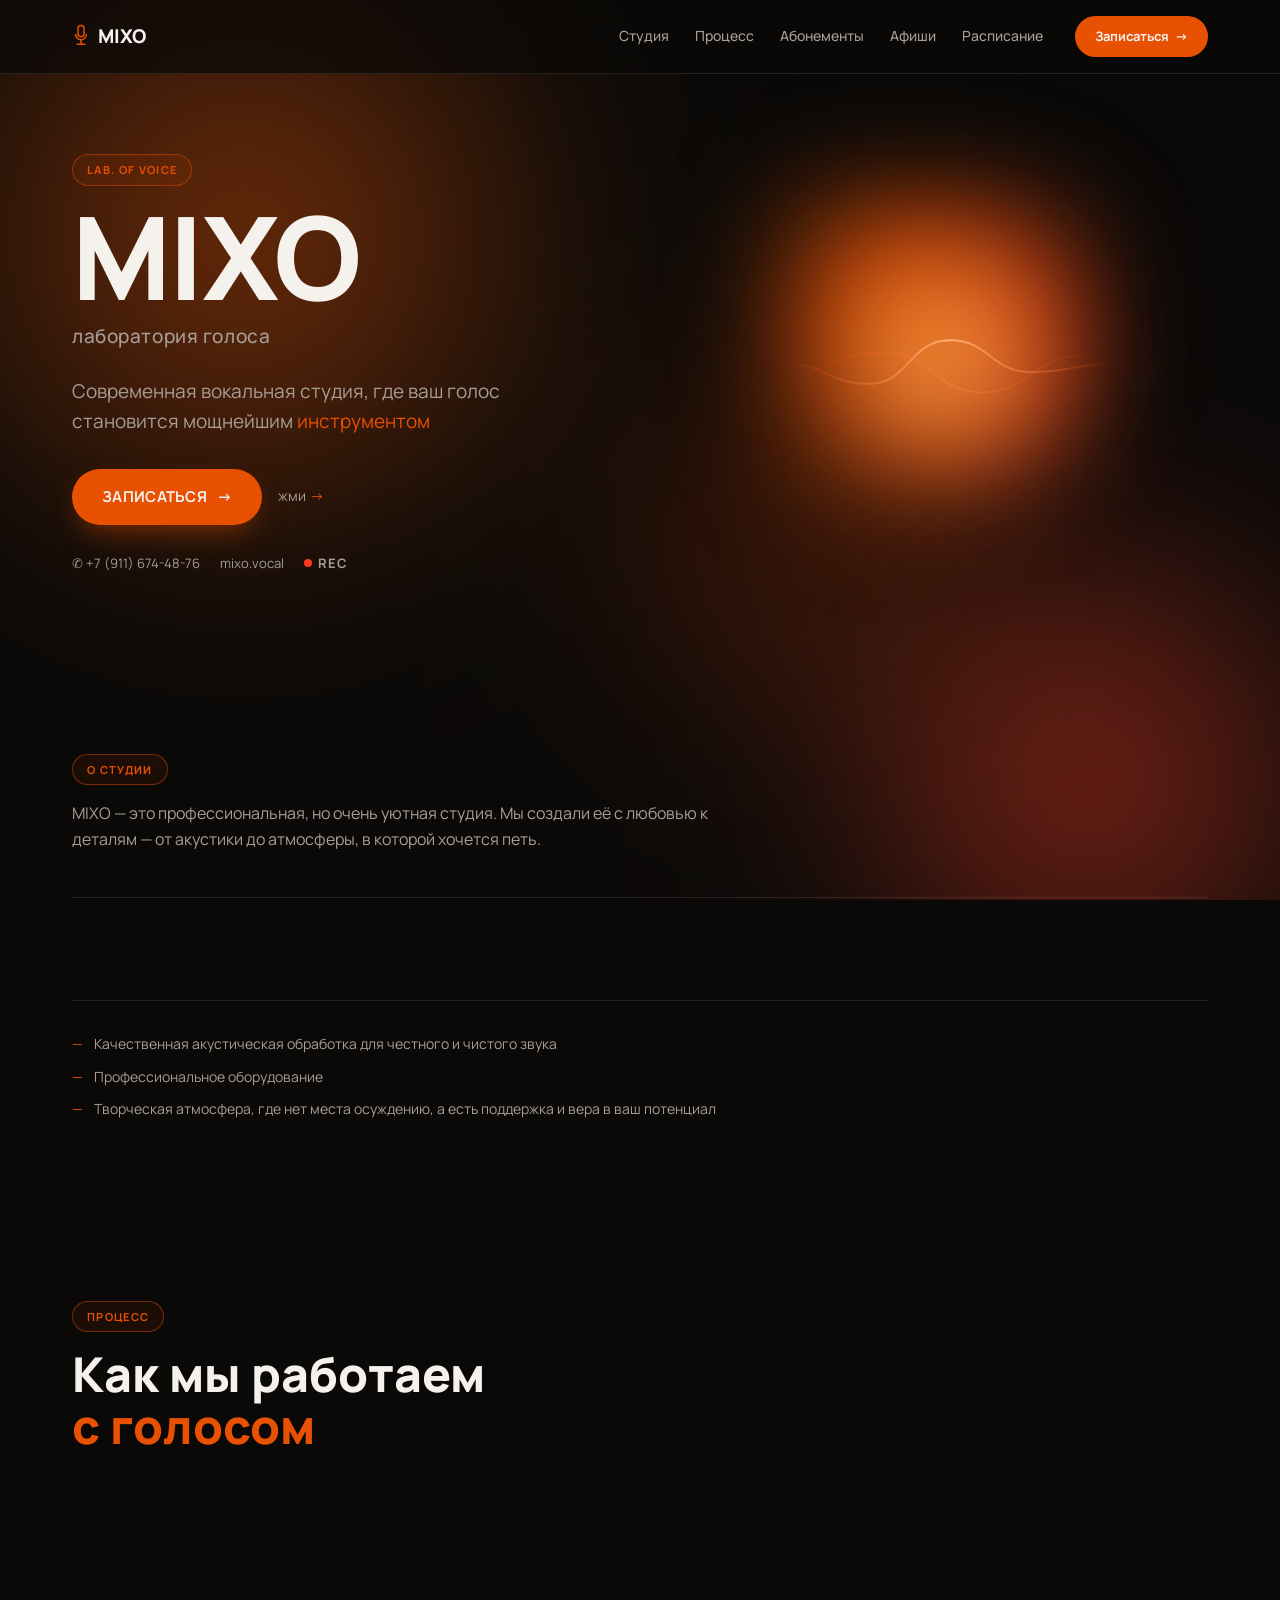
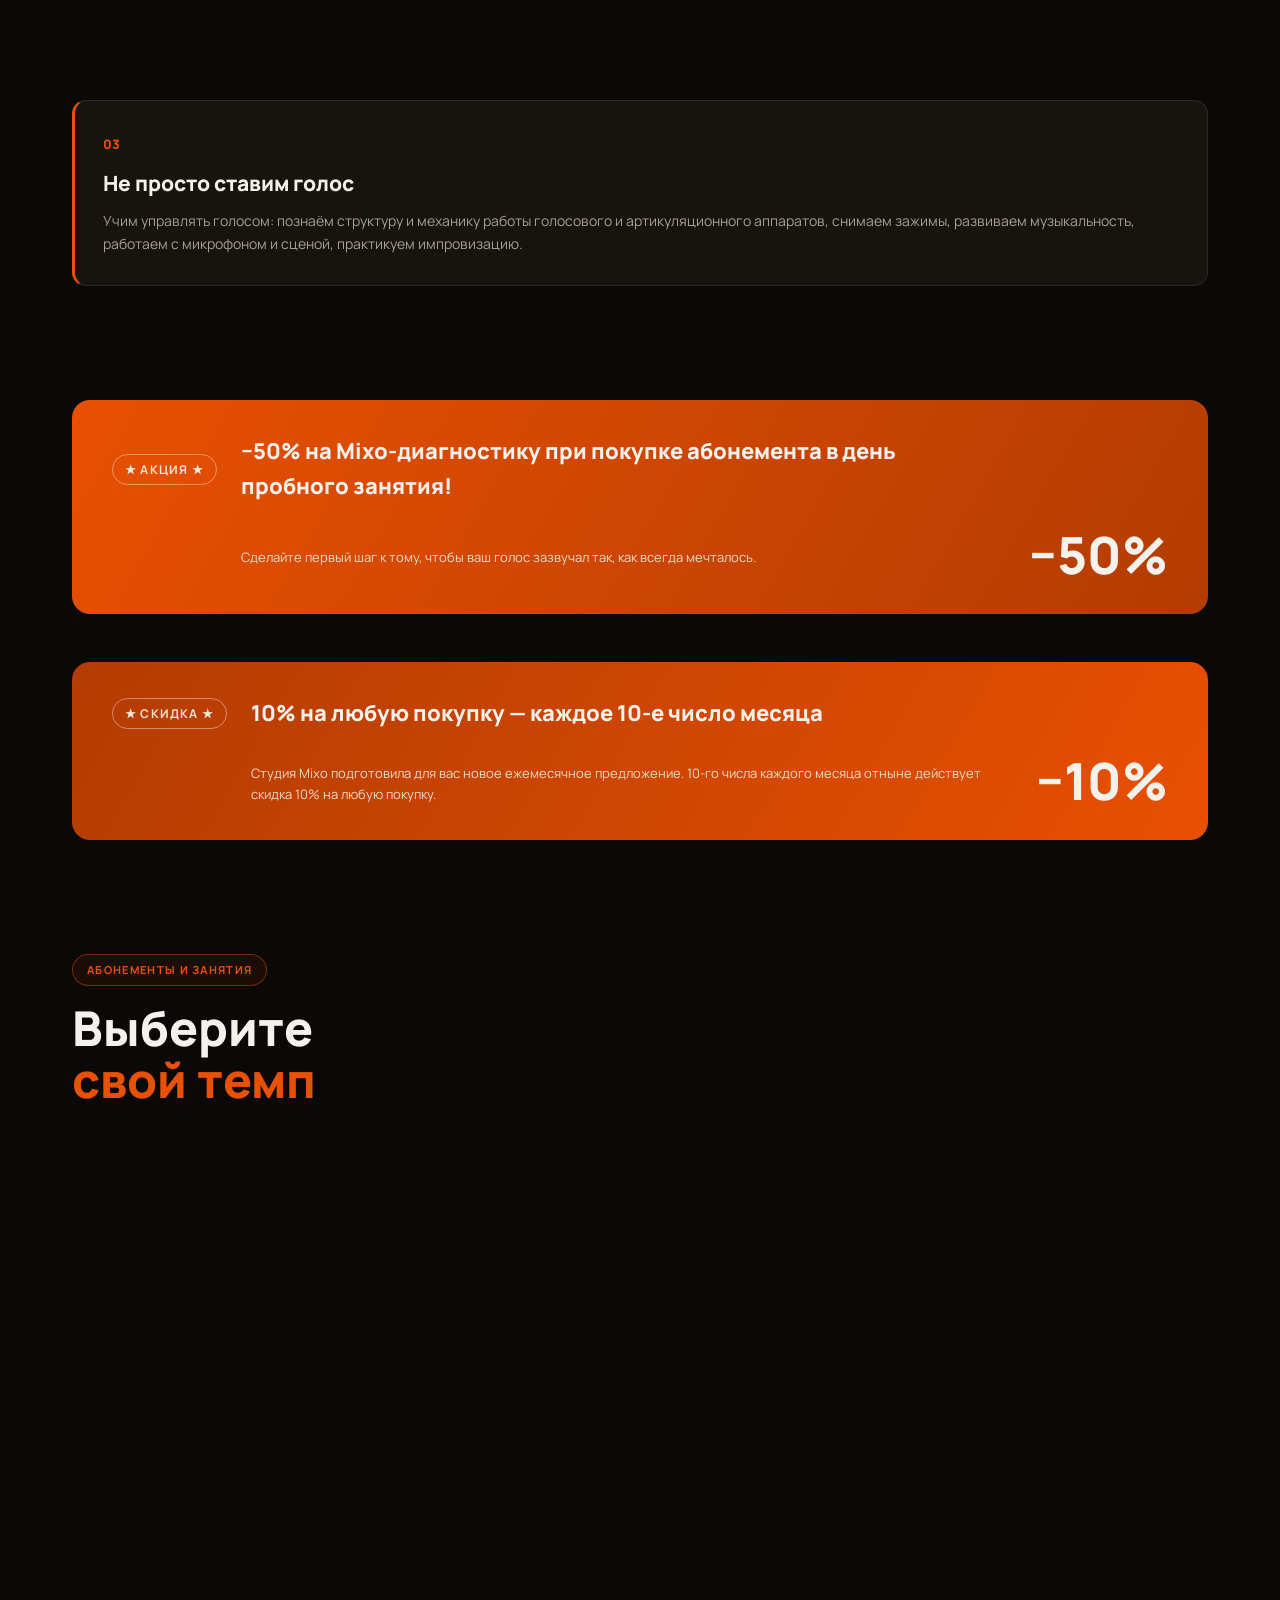
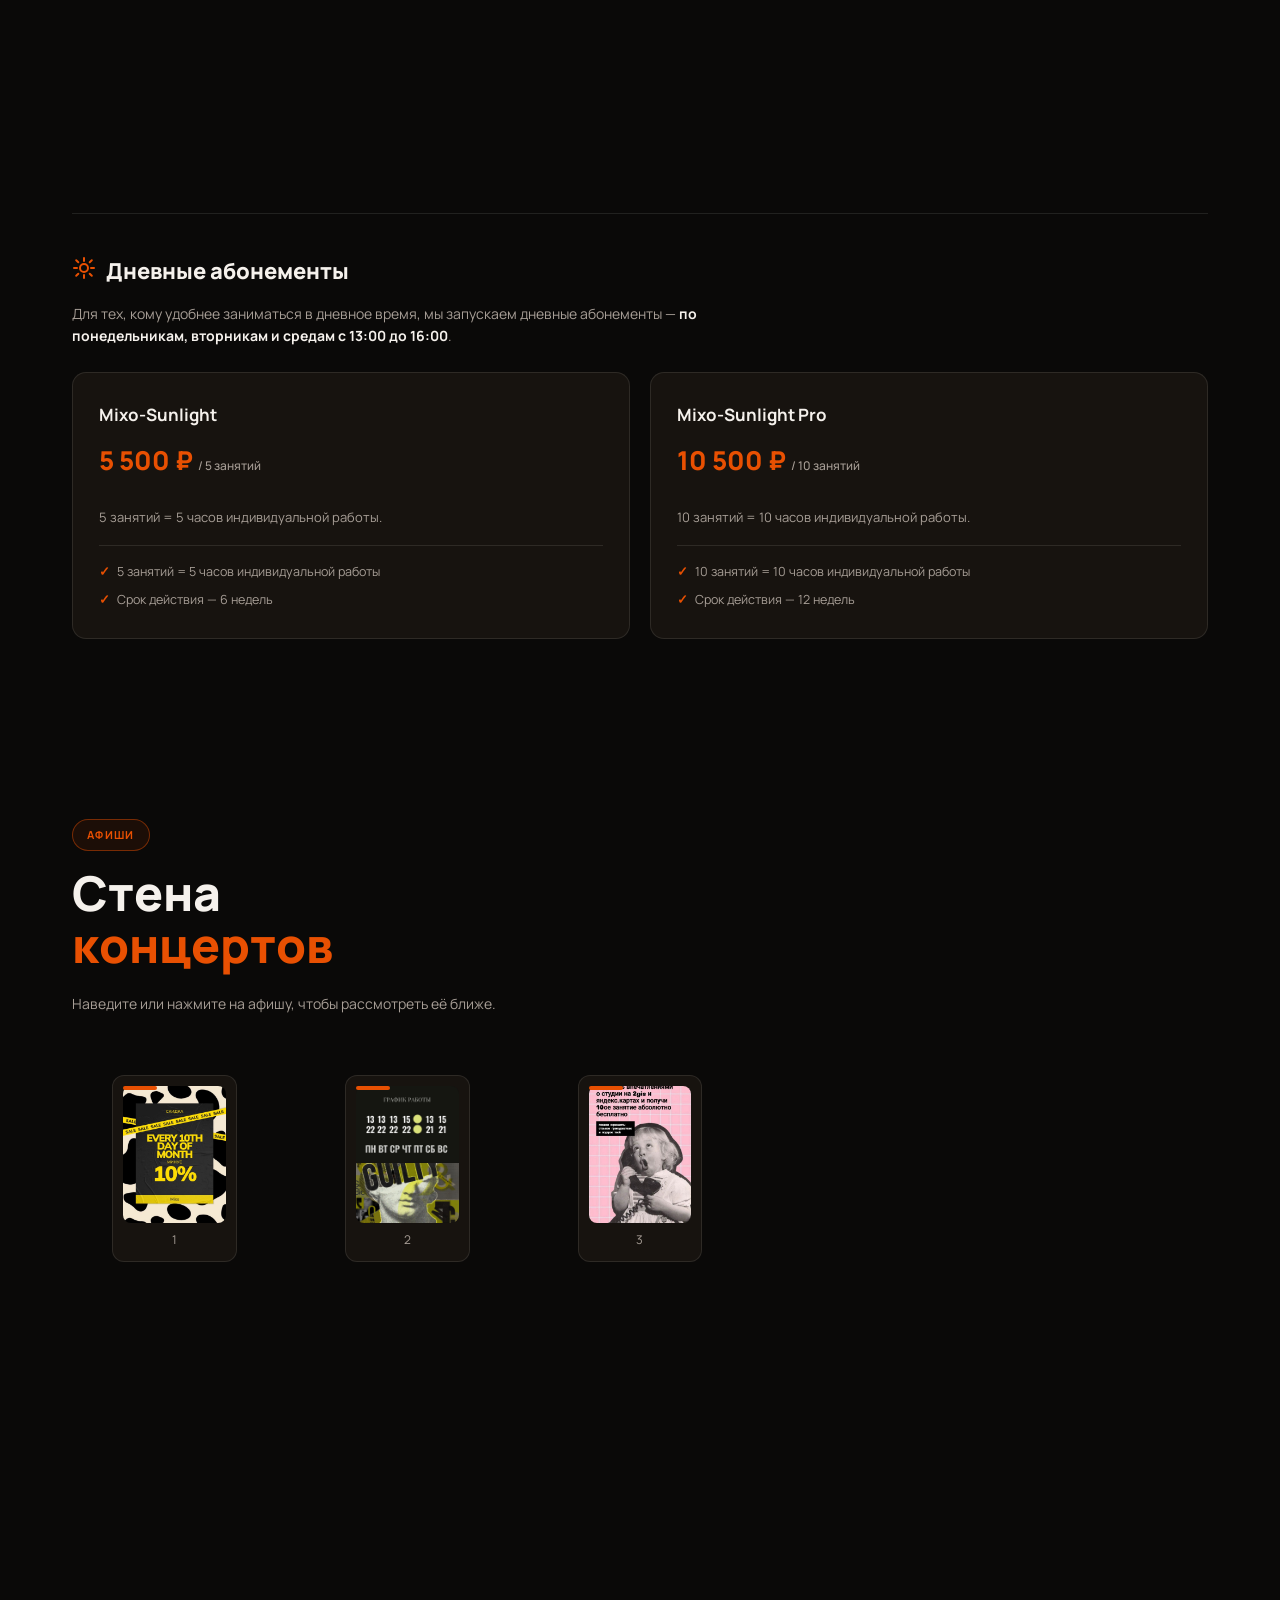
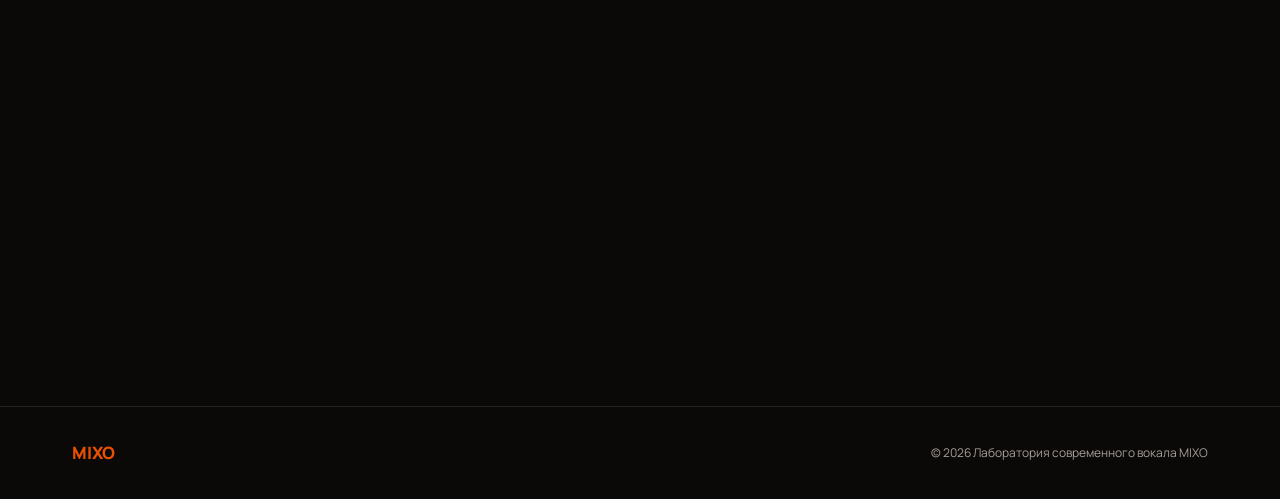
==== commit 1c895570: "Hero: убран статичный 3D-микрофон и отдельный эквалайзер, добавлена абстрактная voice-orb визуализац" ====
--- a/index.html
+++ b/index.html
@@ -66,61 +66,42 @@
       </div>
 
       <div class="hero__visual" data-parallax>
-        <span class="hero__halo" aria-hidden="true"></span>
-        <svg class="hero__mic" viewBox="0 0 320 460" aria-hidden="true">
-          <defs>
-            <linearGradient id="bodyGrad" x1="0" y1="0" x2="1" y2="1">
-              <stop offset="0%" stop-color="#4a4a4a"/>
-              <stop offset="35%" stop-color="#161616"/>
-              <stop offset="100%" stop-color="#000000"/>
-            </linearGradient>
-            <linearGradient id="capsuleGrad" x1="0" y1="0" x2="0" y2="1">
-              <stop offset="0%" stop-color="#3d3d3d"/>
-              <stop offset="55%" stop-color="#141414"/>
-              <stop offset="100%" stop-color="#050505"/>
-            </linearGradient>
-            <radialGradient id="micGlow" cx="50%" cy="30%" r="65%">
-              <stop offset="0%" stop-color="#E85002" stop-opacity="0.35"/>
-              <stop offset="100%" stop-color="#E85002" stop-opacity="0"/>
-            </radialGradient>
-            <pattern id="grille" width="9" height="9" patternUnits="userSpaceOnUse">
-              <circle cx="4.5" cy="4.5" r="1.5" fill="#000" opacity="0.6"/>
-            </pattern>
-            <filter id="micShadow" x="-40%" y="-20%" width="180%" height="160%">
-              <feDropShadow dx="0" dy="16" stdDeviation="20" flood-color="#000000" flood-opacity="0.55"/>
-            </filter>
-          </defs>
-
-          <circle cx="160" cy="190" r="160" fill="url(#micGlow)"/>
-
-          <g filter="url(#micShadow)">
-            <rect x="80" y="26" width="160" height="222" rx="80" fill="url(#capsuleGrad)"/>
-            <rect x="80" y="26" width="160" height="222" rx="80" fill="url(#grille)"/>
-            <rect x="80" y="26" width="160" height="222" rx="80" fill="none" stroke="#2b2b2b" stroke-width="2"/>
-            <rect x="80" y="116" width="160" height="10" fill="#E85002"/>
-            <path d="M108 44 C99 90 99 172 116 230" stroke="#7a7a7a" stroke-width="10" stroke-linecap="round" opacity="0.22" fill="none"/>
-
-            <path d="M104 248 L104 328 Q104 366 160 366 Q216 366 216 328 L216 248 Z" fill="url(#bodyGrad)"/>
-            <rect x="104" y="248" width="112" height="12" fill="#000000" opacity="0.4"/>
-            <path d="M112 300 C118 296 202 296 208 300" stroke="#3a3a3a" stroke-width="2" fill="none" opacity="0.6"/>
-
-            <rect x="150" y="366" width="20" height="46" fill="#141414"/>
-            <path d="M108 412 h104" stroke="#141414" stroke-width="14" stroke-linecap="round"/>
-          </g>
-        </svg>
-        <svg class="hero__eq" viewBox="0 0 220 60" aria-hidden="true">
-          <g fill="#E85002">
-            <rect x="0" y="26" width="6" height="34"/><rect x="12" y="14" width="6" height="46"/>
-            <rect x="24" y="34" width="6" height="26"/><rect x="36" y="4" width="6" height="56"/>
-            <rect x="48" y="20" width="6" height="40"/><rect x="60" y="30" width="6" height="30"/>
-            <rect x="72" y="10" width="6" height="50"/><rect x="84" y="24" width="6" height="36"/>
-            <rect x="96" y="0" width="6" height="60"/><rect x="108" y="18" width="6" height="42"/>
-            <rect x="120" y="32" width="6" height="28"/><rect x="132" y="8" width="6" height="52"/>
-            <rect x="144" y="22" width="6" height="38"/><rect x="156" y="36" width="6" height="24"/>
-            <rect x="168" y="12" width="6" height="48"/><rect x="180" y="26" width="6" height="34"/>
-            <rect x="192" y="16" width="6" height="44"/><rect x="204" y="30" width="6" height="30"/>
-          </g>
-        </svg>
+        <div class="voice-orb" aria-hidden="true">
+          <span class="voice-orb__blob voice-orb__blob--1"></span>
+          <span class="voice-orb__blob voice-orb__blob--2"></span>
+          <span class="voice-orb__blob voice-orb__blob--3"></span>
+
+          <svg class="voice-orb__wave" viewBox="0 0 400 160">
+            <defs>
+              <linearGradient id="waveGrad1" x1="0" y1="0" x2="1" y2="0">
+                <stop offset="0%" stop-color="#E85002" stop-opacity="0"/>
+                <stop offset="50%" stop-color="#FFB27A" stop-opacity="0.95"/>
+                <stop offset="100%" stop-color="#E85002" stop-opacity="0"/>
+              </linearGradient>
+              <linearGradient id="waveGrad2" x1="0" y1="0" x2="1" y2="0">
+                <stop offset="0%" stop-color="#FF3B1F" stop-opacity="0"/>
+                <stop offset="50%" stop-color="#FF8A3D" stop-opacity="0.7"/>
+                <stop offset="100%" stop-color="#FF3B1F" stop-opacity="0"/>
+              </linearGradient>
+            </defs>
+            <path fill="none" stroke="url(#waveGrad1)" stroke-width="2.5" stroke-linecap="round">
+              <animate attributeName="d" dur="9s" repeatCount="indefinite" calcMode="spline" keySplines="0.4 0 0.2 1;0.4 0 0.2 1;0.4 0 0.2 1" values="
+                M0,80 C50,80 50,40 100,40 C150,40 150,110 200,110 C250,110 250,55 300,55 C350,55 350,80 400,80;
+                M0,80 C50,80 50,110 100,110 C150,110 150,45 200,45 C250,45 250,95 300,95 C350,95 350,80 400,80;
+                M0,80 C50,80 50,60 100,60 C150,60 150,95 200,95 C250,95 250,50 300,50 C350,50 350,80 400,80;
+                M0,80 C50,80 50,40 100,40 C150,40 150,110 200,110 C250,110 250,55 300,55 C350,55 350,80 400,80
+              "/>
+            </path>
+            <path fill="none" stroke="url(#waveGrad2)" stroke-width="1.8" stroke-linecap="round" opacity="0.75">
+              <animate attributeName="d" dur="12s" repeatCount="indefinite" calcMode="spline" keySplines="0.4 0 0.2 1;0.4 0 0.2 1;0.4 0 0.2 1" values="
+                M0,90 C60,90 60,110 120,110 C180,110 180,65 240,65 C300,65 300,100 360,100 C380,100 390,90 400,90;
+                M0,90 C60,90 60,65 120,65 C180,65 180,115 240,115 C300,115 300,70 360,70 C380,70 390,90 400,90;
+                M0,90 C60,90 60,100 120,100 C180,100 180,70 240,70 C300,70 300,110 360,110 C380,110 390,90 400,90;
+                M0,90 C60,90 60,110 120,110 C180,110 180,65 240,65 C300,65 300,100 360,100 C380,100 390,90 400,90
+              "/>
+            </path>
+          </svg>
+        </div>
       </div>
     </div>
   </section>
--- a/css/style.css
+++ b/css/style.css
@@ -164,7 +164,8 @@
 .hero { position: relative; padding: 70px 0 90px; }
 .hero__grid { display: grid; grid-template-columns: 1.05fr 0.95fr; gap: 50px; align-items: center; }
 
-.hero__title { font-size: clamp(46px, 6.2vw, 84px); line-height: 1.02; margin: 0 0 22px; letter-spacing: -0.01em; }
+.hero__title { font-size: clamp(64px, 9vw, 132px); line-height: 0.95; margin: 0 0 10px; letter-spacing: -0.015em; }
+.hero__subtitle { font-size: clamp(15px, 1.6vw, 19px); color: var(--gray); letter-spacing: 0.03em; font-weight: 500; margin: 0 0 24px; }
 .hero__desc { font-size: clamp(16px, 1.6vw, 19px); color: var(--gray); line-height: 1.6; max-width: 44ch; margin: 0 0 32px; }
 .hero__actions { display: flex; align-items: center; gap: 16px; margin-bottom: 28px; flex-wrap: wrap; }
 
@@ -191,24 +192,62 @@
 .rec i { width: 8px; height: 8px; border-radius: 50%; background: var(--red-glow); animation: recBlink 1.2s ease-in-out infinite; }
 @keyframes recBlink { 50% { opacity: 0.2; } }
 
-.hero__visual { position: relative; display: flex; flex-direction: column; align-items: center; }
-.hero__halo {
+/* Абстрактная визуализация голоса вместо иконки микрофона */
+.hero__visual { position: relative; display: flex; align-items: center; justify-content: center; min-height: 420px; }
+.voice-orb { position: relative; width: 100%; max-width: 440px; aspect-ratio: 1 / 1; display: flex; align-items: center; justify-content: center; }
+.voice-orb__blob {
   position: absolute;
-  width: 340px; height: 340px;
-  background: radial-gradient(circle, rgba(232, 80, 2, 0.4) 0%, transparent 70%);
-  filter: blur(30px);
-  border-radius: 50%;
-  animation: haloPulse 6s ease-in-out infinite;
-}
-@keyframes haloPulse { 0%, 100% { transform: scale(1); opacity: 0.8; } 50% { transform: scale(1.08); opacity: 1; } }
-.hero__mic { position: relative; z-index: 1; width: min(100%, 320px); }
-.hero__eq { position: relative; z-index: 1; width: min(80%, 220px); margin-top: 18px; opacity: 0.85; }
+  filter: blur(54px);
+  mix-blend-mode: screen;
+  will-change: transform, border-radius, opacity;
+}
+.voice-orb__blob--1 {
+  width: 78%; height: 78%;
+  background: radial-gradient(circle at 35% 35%, var(--orange) 0%, transparent 70%);
+  animation: blobMorph1 24s ease-in-out infinite, blobDrift1 32s ease-in-out infinite alternate, blobPulse1 10s ease-in-out infinite;
+}
+.voice-orb__blob--2 {
+  width: 62%; height: 62%;
+  background: radial-gradient(circle at 60% 42%, var(--red-glow) 0%, transparent 72%);
+  animation: blobMorph2 28s ease-in-out infinite, blobDrift2 36s ease-in-out infinite alternate, blobPulse2 12s ease-in-out infinite;
+}
+.voice-orb__blob--3 {
+  width: 46%; height: 46%;
+  background: radial-gradient(circle at 45% 55%, var(--orange-light) 0%, transparent 75%);
+  animation: blobMorph3 20s ease-in-out infinite, blobDrift3 27s ease-in-out infinite alternate, blobPulse3 8s ease-in-out infinite;
+}
+@keyframes blobMorph1 {
+  0%, 100% { border-radius: 42% 58% 63% 37% / 41% 44% 56% 59%; }
+  33% { border-radius: 58% 42% 39% 61% / 55% 60% 40% 45%; }
+  66% { border-radius: 63% 37% 55% 45% / 48% 40% 60% 52%; }
+}
+@keyframes blobMorph2 {
+  0%, 100% { border-radius: 55% 45% 40% 60% / 60% 50% 50% 40%; }
+  50% { border-radius: 40% 60% 58% 42% / 42% 55% 45% 58%; }
+}
+@keyframes blobMorph3 {
+  0%, 100% { border-radius: 48% 52% 55% 45% / 50% 45% 55% 50%; }
+  50% { border-radius: 60% 40% 42% 58% / 45% 58% 42% 55%; }
+}
+@keyframes blobDrift1 { to { transform: translate(4%, -6%) scale(1.08); } }
+@keyframes blobDrift2 { to { transform: translate(-6%, 5%) scale(1.1); } }
+@keyframes blobDrift3 { to { transform: translate(5%, 6%) scale(0.94); } }
+@keyframes blobPulse1 { 0%, 100% { opacity: 0.55; } 50% { opacity: 0.85; } }
+@keyframes blobPulse2 { 0%, 100% { opacity: 0.4; } 50% { opacity: 0.65; } }
+@keyframes blobPulse3 { 0%, 100% { opacity: 0.4; } 50% { opacity: 0.7; } }
+
+.voice-orb__wave { position: relative; z-index: 2; width: 74%; }
+
+@media (prefers-reduced-motion: reduce) {
+  .voice-orb__blob { animation: none; opacity: 0.55; }
+}
 
 @media (max-width: 900px) {
   .hero__grid { grid-template-columns: 1fr; text-align: center; }
   .hero__desc { margin-left: auto; margin-right: auto; }
   .hero__actions, .hero__contacts { justify-content: center; }
-  .hero__visual { margin-top: 20px; }
+  .hero__visual { margin-top: 20px; min-height: 320px; }
+  .voice-orb { max-width: 300px; }
 }
 
 /* ---------------- ABOUT ---------------- */
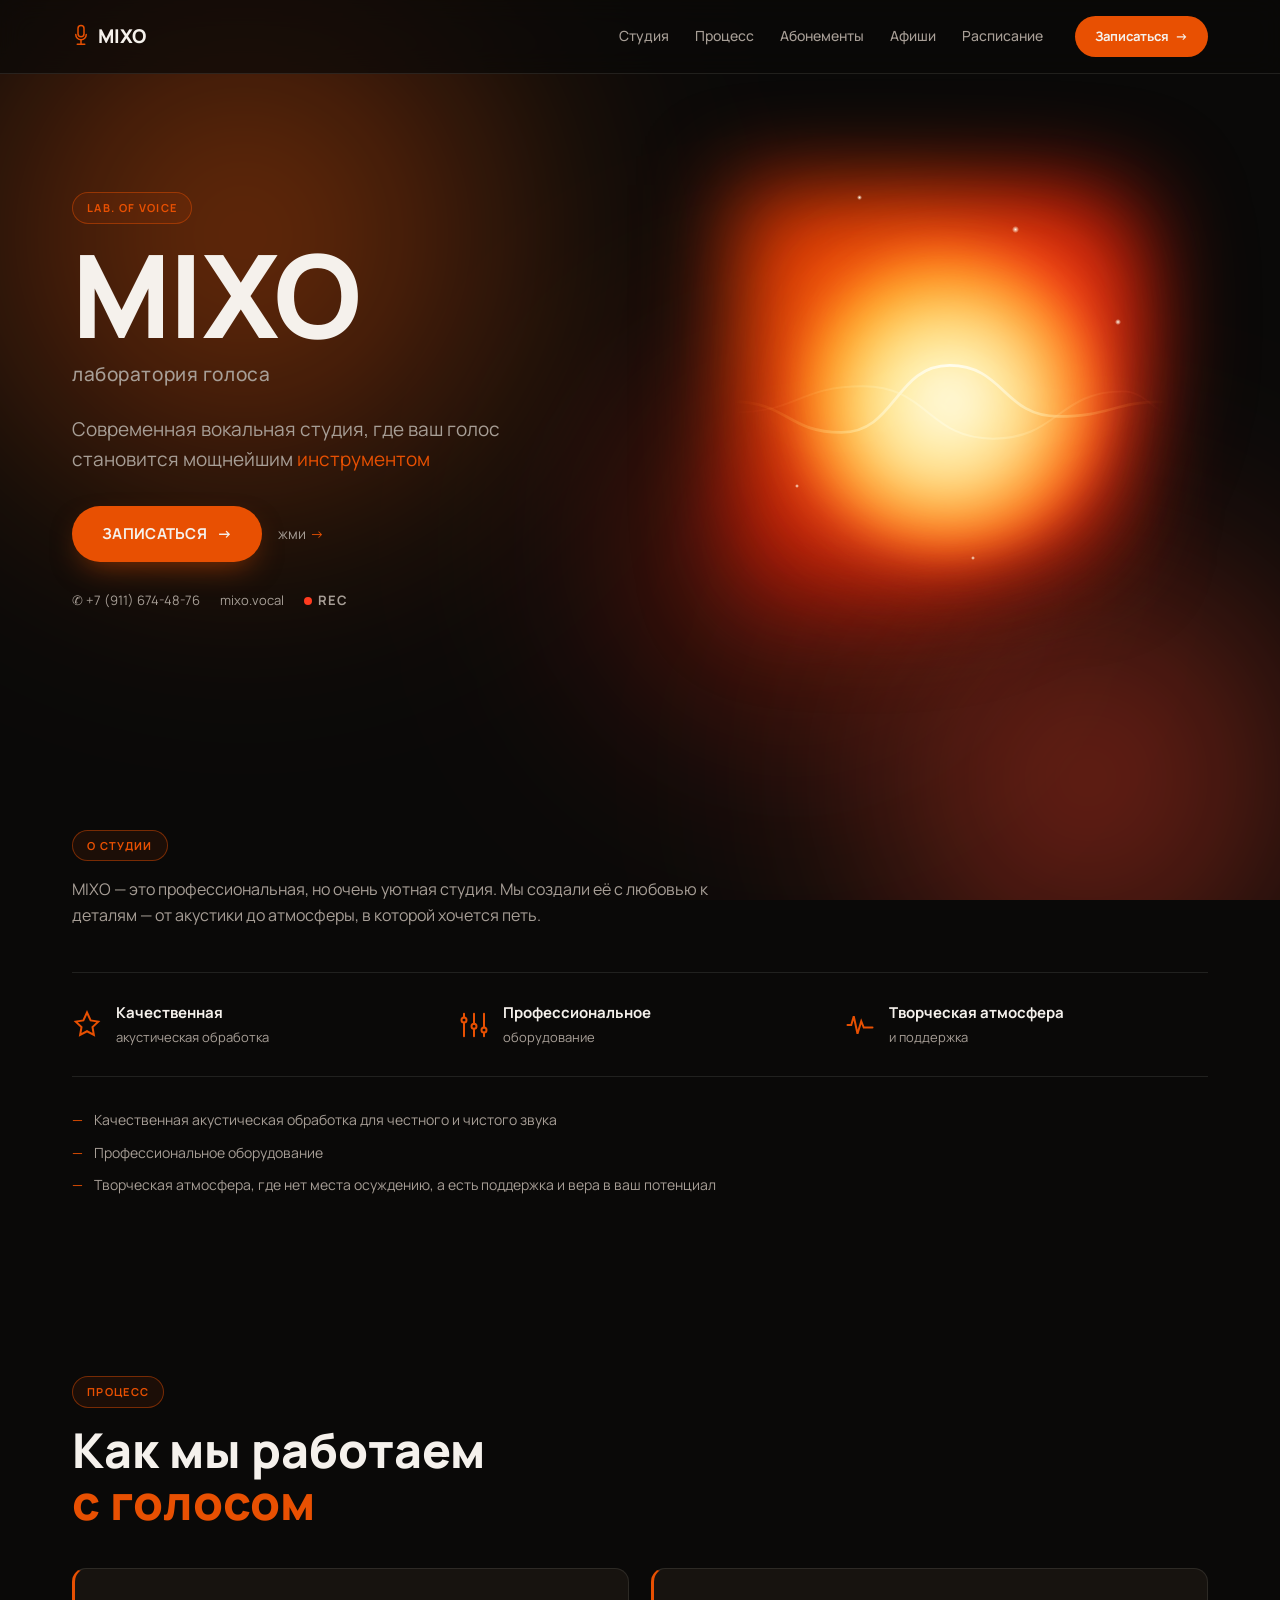
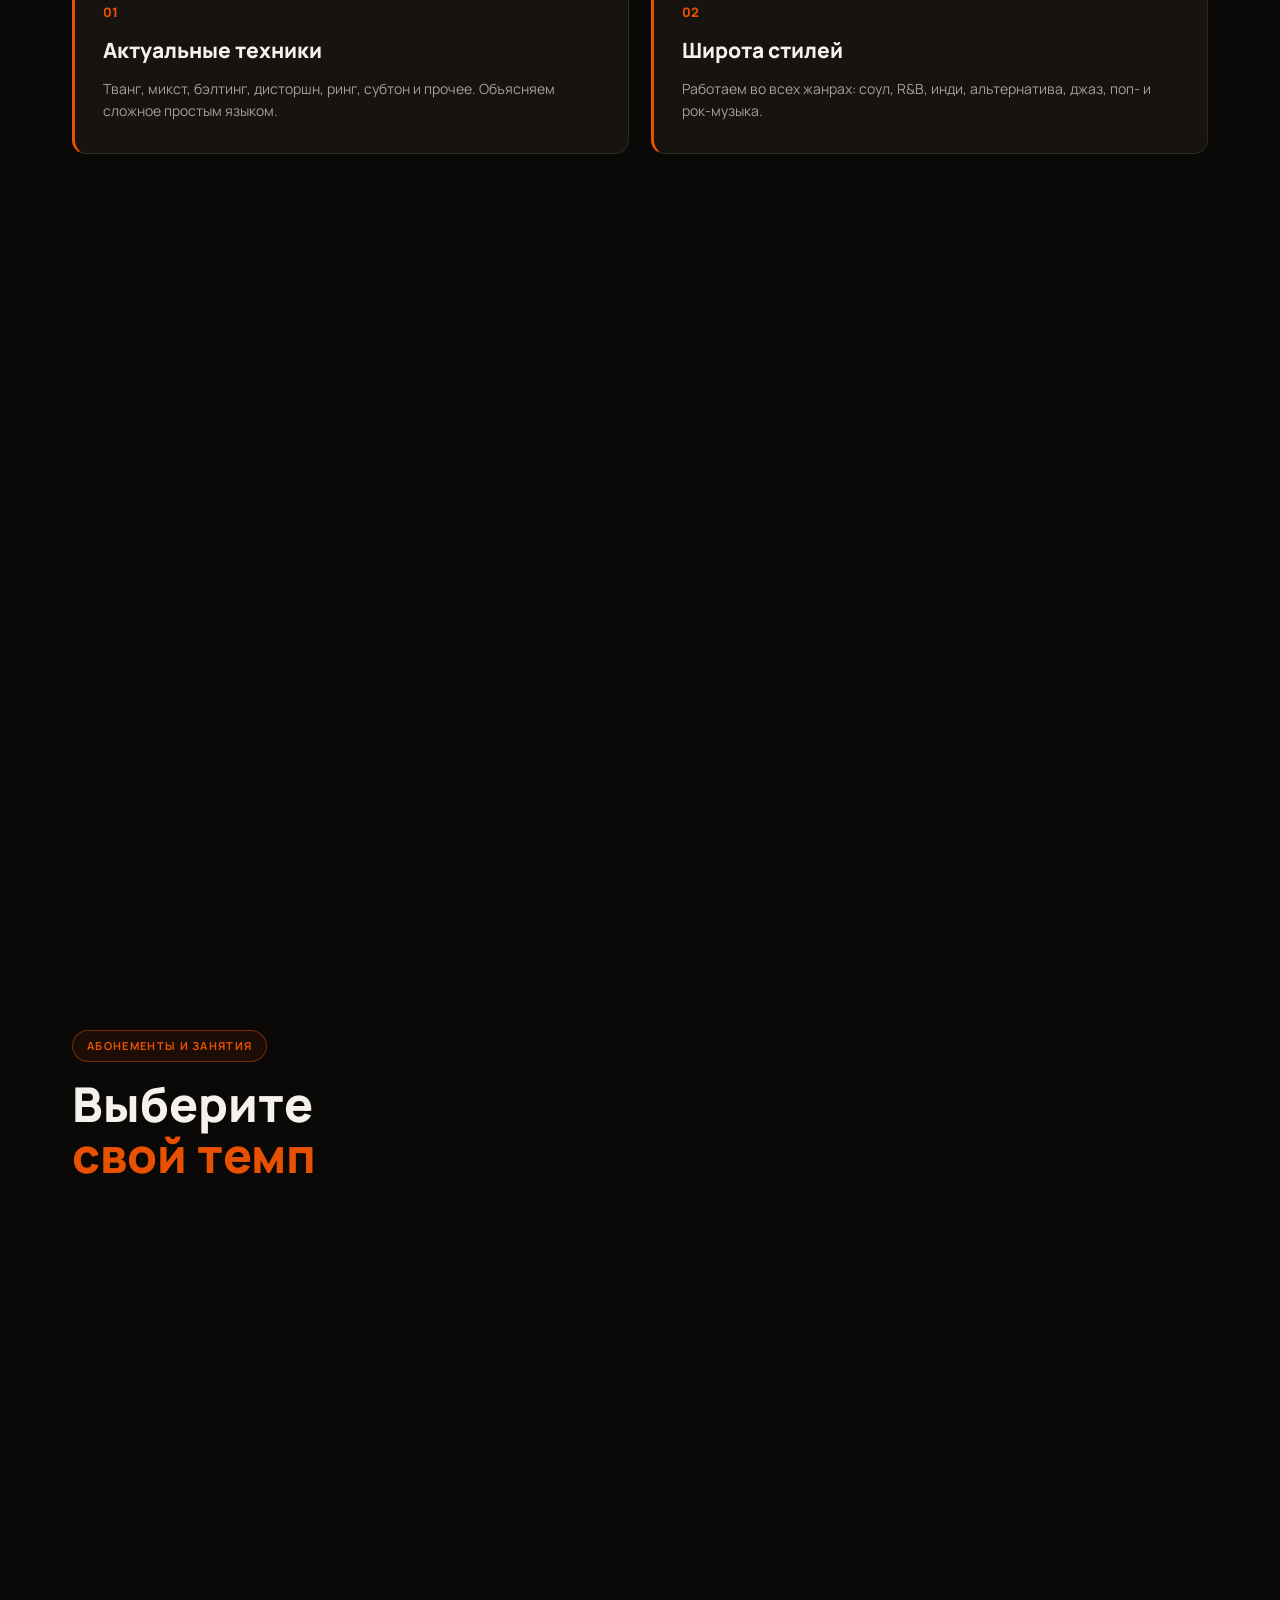
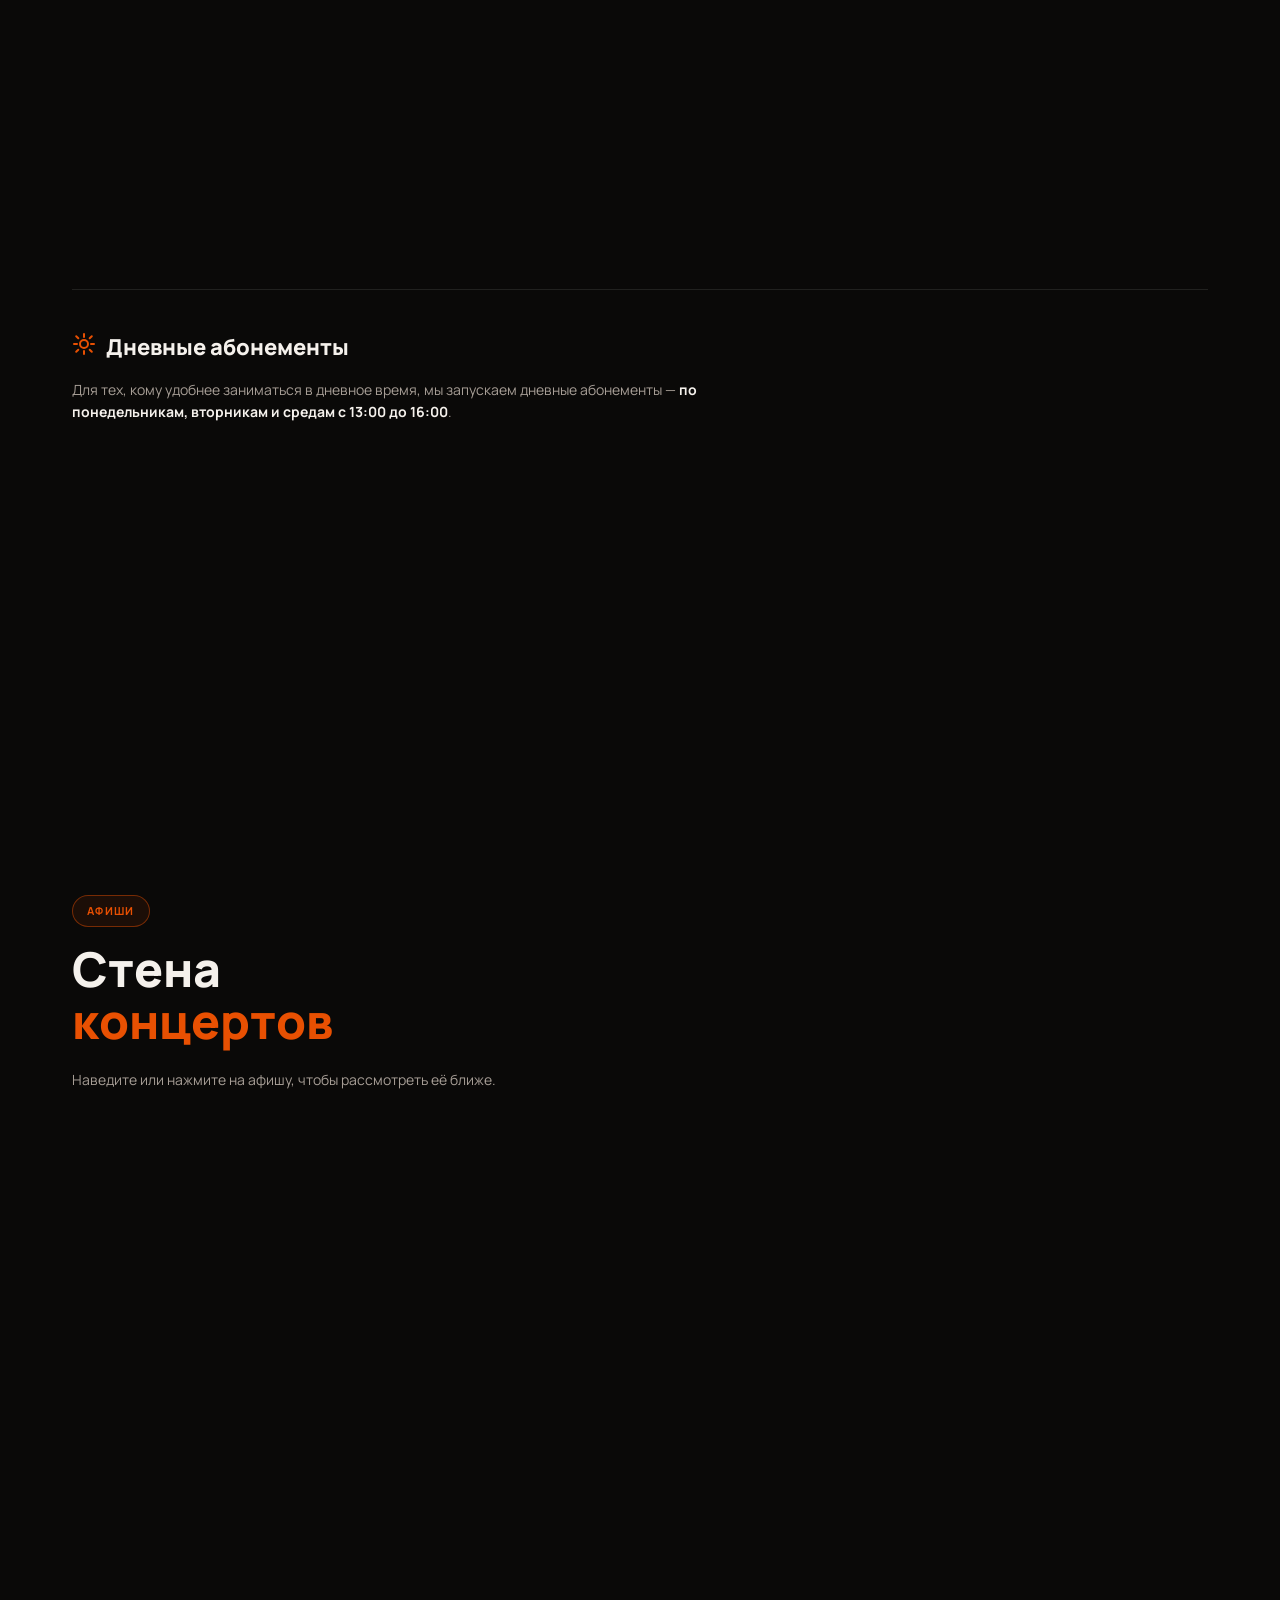
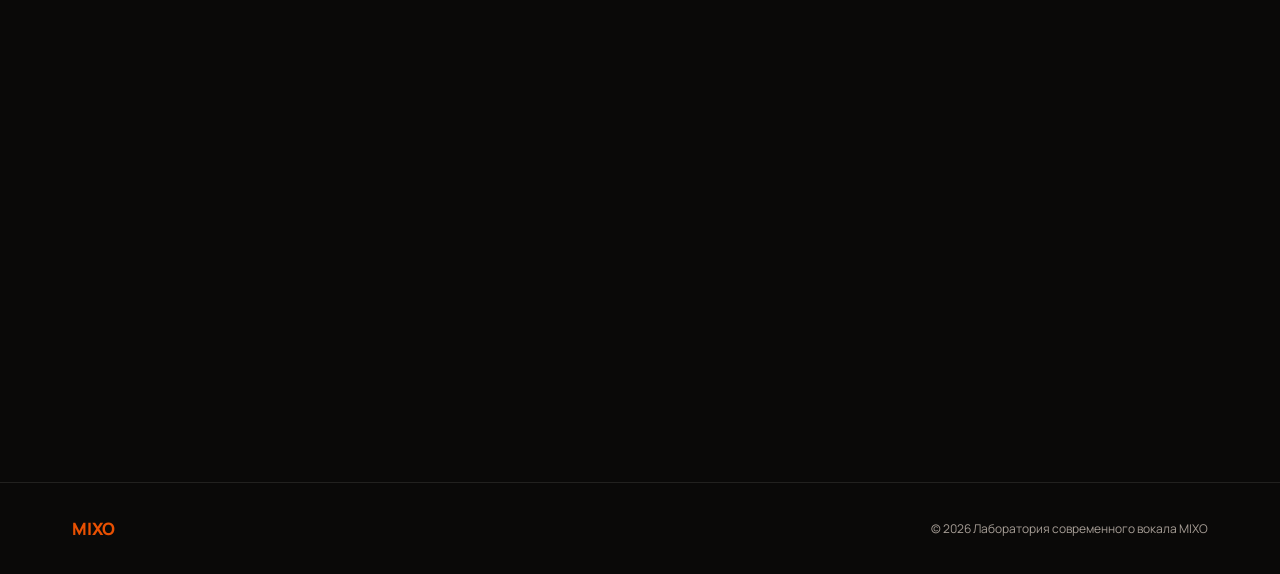
==== commit b794c289: "Hero: добавлены voice-orb__core (яркое световое ядро) и мерцающие искры в разметку — CSS для них уже" ====
--- a/index.html
+++ b/index.html
@@ -67,20 +67,26 @@
 
       <div class="hero__visual" data-parallax>
         <div class="voice-orb" aria-hidden="true">
+          <span class="voice-orb__core"></span>
           <span class="voice-orb__blob voice-orb__blob--1"></span>
           <span class="voice-orb__blob voice-orb__blob--2"></span>
           <span class="voice-orb__blob voice-orb__blob--3"></span>
+          <span class="voice-orb__spark voice-orb__spark--1"></span>
+          <span class="voice-orb__spark voice-orb__spark--2"></span>
+          <span class="voice-orb__spark voice-orb__spark--3"></span>
+          <span class="voice-orb__spark voice-orb__spark--4"></span>
+          <span class="voice-orb__spark voice-orb__spark--5"></span>
 
           <svg class="voice-orb__wave" viewBox="0 0 400 160">
             <defs>
               <linearGradient id="waveGrad1" x1="0" y1="0" x2="1" y2="0">
                 <stop offset="0%" stop-color="#E85002" stop-opacity="0"/>
-                <stop offset="50%" stop-color="#FFB27A" stop-opacity="0.95"/>
+                <stop offset="50%" stop-color="#FFE9D2" stop-opacity="0.95"/>
                 <stop offset="100%" stop-color="#E85002" stop-opacity="0"/>
               </linearGradient>
               <linearGradient id="waveGrad2" x1="0" y1="0" x2="1" y2="0">
                 <stop offset="0%" stop-color="#FF3B1F" stop-opacity="0"/>
-                <stop offset="50%" stop-color="#FF8A3D" stop-opacity="0.7"/>
+                <stop offset="50%" stop-color="#FFB27A" stop-opacity="0.8"/>
                 <stop offset="100%" stop-color="#FF3B1F" stop-opacity="0"/>
               </linearGradient>
             </defs>
--- a/css/style.css
+++ b/css/style.css
@@ -104,7 +104,7 @@
 }
 .ambient span:nth-child(3) {
   width: 40vw; height: 40vw;
-  background: radial-gradient(circle, #7A2000 0%, transparent 72%);
+  background: radial-gradient(circle, #D81E06 0%, transparent 72%);
   top: 32%; right: 18%;
   animation: driftC 44s ease-in-out infinite alternate;
 }
@@ -192,28 +192,47 @@
 .rec i { width: 8px; height: 8px; border-radius: 50%; background: var(--red-glow); animation: recBlink 1.2s ease-in-out infinite; }
 @keyframes recBlink { 50% { opacity: 0.2; } }
 
-/* Абстрактная визуализация голоса вместо иконки микрофона */
-.hero__visual { position: relative; display: flex; align-items: center; justify-content: center; min-height: 420px; }
-.voice-orb { position: relative; width: 100%; max-width: 440px; aspect-ratio: 1 / 1; display: flex; align-items: center; justify-content: center; }
+/* ---------------- Абстрактная визуализация голоса — яркое живое свечение ---------------- */
+.hero__visual { position: relative; display: flex; align-items: center; justify-content: center; min-height: 460px; }
+.voice-orb { position: relative; width: 100%; max-width: 520px; aspect-ratio: 1 / 1; display: flex; align-items: center; justify-content: center; }
+
+/* Яркое световое ядро в центре */
+.voice-orb__core {
+  position: absolute;
+  width: 58%; height: 58%;
+  border-radius: 50%;
+  background: radial-gradient(circle, #FFF4E2 0%, #FFC57E 20%, #FF9A4D 38%, var(--orange) 56%, #C41A05 76%, transparent 82%);
+  filter: blur(20px);
+  mix-blend-mode: screen;
+  animation: coreMorph 22s ease-in-out infinite, coreDrift 26s ease-in-out infinite alternate, corePulse 6.5s ease-in-out infinite;
+}
+@keyframes coreMorph {
+  0%, 100% { border-radius: 50%; }
+  40% { border-radius: 46% 54% 58% 42% / 52% 44% 56% 48%; }
+  70% { border-radius: 54% 46% 44% 56% / 46% 56% 44% 54%; }
+}
+@keyframes coreDrift { to { transform: translate(3%, -4%) scale(1.06); } }
+@keyframes corePulse { 0%, 100% { opacity: 0.85; } 50% { opacity: 1; } }
+
 .voice-orb__blob {
   position: absolute;
-  filter: blur(54px);
+  filter: blur(44px);
   mix-blend-mode: screen;
   will-change: transform, border-radius, opacity;
 }
 .voice-orb__blob--1 {
-  width: 78%; height: 78%;
-  background: radial-gradient(circle at 35% 35%, var(--orange) 0%, transparent 70%);
+  width: 84%; height: 84%;
+  background: radial-gradient(circle at 30% 30%, var(--orange) 0%, #C41A05 55%, transparent 76%);
   animation: blobMorph1 24s ease-in-out infinite, blobDrift1 32s ease-in-out infinite alternate, blobPulse1 10s ease-in-out infinite;
 }
 .voice-orb__blob--2 {
-  width: 62%; height: 62%;
-  background: radial-gradient(circle at 60% 42%, var(--red-glow) 0%, transparent 72%);
+  width: 66%; height: 66%;
+  background: radial-gradient(circle at 64% 40%, var(--red-glow) 0%, #8C0F02 62%, transparent 78%);
   animation: blobMorph2 28s ease-in-out infinite, blobDrift2 36s ease-in-out infinite alternate, blobPulse2 12s ease-in-out infinite;
 }
 .voice-orb__blob--3 {
-  width: 46%; height: 46%;
-  background: radial-gradient(circle at 45% 55%, var(--orange-light) 0%, transparent 75%);
+  width: 50%; height: 50%;
+  background: radial-gradient(circle at 45% 55%, #FFD199 0%, var(--orange-light) 42%, transparent 78%);
   animation: blobMorph3 20s ease-in-out infinite, blobDrift3 27s ease-in-out infinite alternate, blobPulse3 8s ease-in-out infinite;
 }
 @keyframes blobMorph1 {
@@ -232,22 +251,48 @@
 @keyframes blobDrift1 { to { transform: translate(4%, -6%) scale(1.08); } }
 @keyframes blobDrift2 { to { transform: translate(-6%, 5%) scale(1.1); } }
 @keyframes blobDrift3 { to { transform: translate(5%, 6%) scale(0.94); } }
-@keyframes blobPulse1 { 0%, 100% { opacity: 0.55; } 50% { opacity: 0.85; } }
-@keyframes blobPulse2 { 0%, 100% { opacity: 0.4; } 50% { opacity: 0.65; } }
-@keyframes blobPulse3 { 0%, 100% { opacity: 0.4; } 50% { opacity: 0.7; } }
-
-.voice-orb__wave { position: relative; z-index: 2; width: 74%; }
+@keyframes blobPulse1 { 0%, 100% { opacity: 0.65; } 50% { opacity: 0.95; } }
+@keyframes blobPulse2 { 0%, 100% { opacity: 0.5; } 50% { opacity: 0.8; } }
+@keyframes blobPulse3 { 0%, 100% { opacity: 0.5; } 50% { opacity: 0.85; } }
+
+/* Мелкие светящиеся искры — оживляют пространство */
+.voice-orb__spark {
+  position: absolute;
+  border-radius: 50%;
+  background: radial-gradient(circle, #FFF4E2 0%, rgba(255, 180, 110, 0) 72%);
+  filter: blur(0.5px);
+  mix-blend-mode: screen;
+  animation: sparkTwinkle 4.5s ease-in-out infinite;
+}
+.voice-orb__spark--1 { width: 7px; height: 7px; top: 16%; left: 62%; animation-delay: 0s; }
+.voice-orb__spark--2 { width: 4px; height: 4px; top: 66%; left: 20%; animation-delay: 1.4s; }
+.voice-orb__spark--3 { width: 6px; height: 6px; top: 34%; left: 82%; animation-delay: 2.3s; }
+.voice-orb__spark--4 { width: 4px; height: 4px; top: 80%; left: 54%; animation-delay: 0.9s; }
+.voice-orb__spark--5 { width: 5px; height: 5px; top: 10%; left: 32%; animation-delay: 3s; }
+@keyframes sparkTwinkle {
+  0%, 100% { opacity: 0.15; transform: scale(0.8); }
+  50% { opacity: 0.95; transform: scale(1.2); }
+}
+
+/* Волна как часть световой энергии, а не отдельная графика */
+.voice-orb__wave {
+  position: relative;
+  z-index: 2;
+  width: 84%;
+  filter: drop-shadow(0 0 16px rgba(255, 154, 77, 0.75)) drop-shadow(0 0 36px rgba(232, 80, 2, 0.5));
+  mix-blend-mode: screen;
+}
 
 @media (prefers-reduced-motion: reduce) {
-  .voice-orb__blob { animation: none; opacity: 0.55; }
+  .voice-orb__blob, .voice-orb__core, .voice-orb__spark { animation: none; opacity: 0.7; }
 }
 
 @media (max-width: 900px) {
   .hero__grid { grid-template-columns: 1fr; text-align: center; }
   .hero__desc { margin-left: auto; margin-right: auto; }
   .hero__actions, .hero__contacts { justify-content: center; }
-  .hero__visual { margin-top: 20px; min-height: 320px; }
-  .voice-orb { max-width: 300px; }
+  .hero__visual { margin-top: 20px; min-height: 340px; }
+  .voice-orb { max-width: 320px; }
 }
 
 /* ---------------- ABOUT ---------------- */
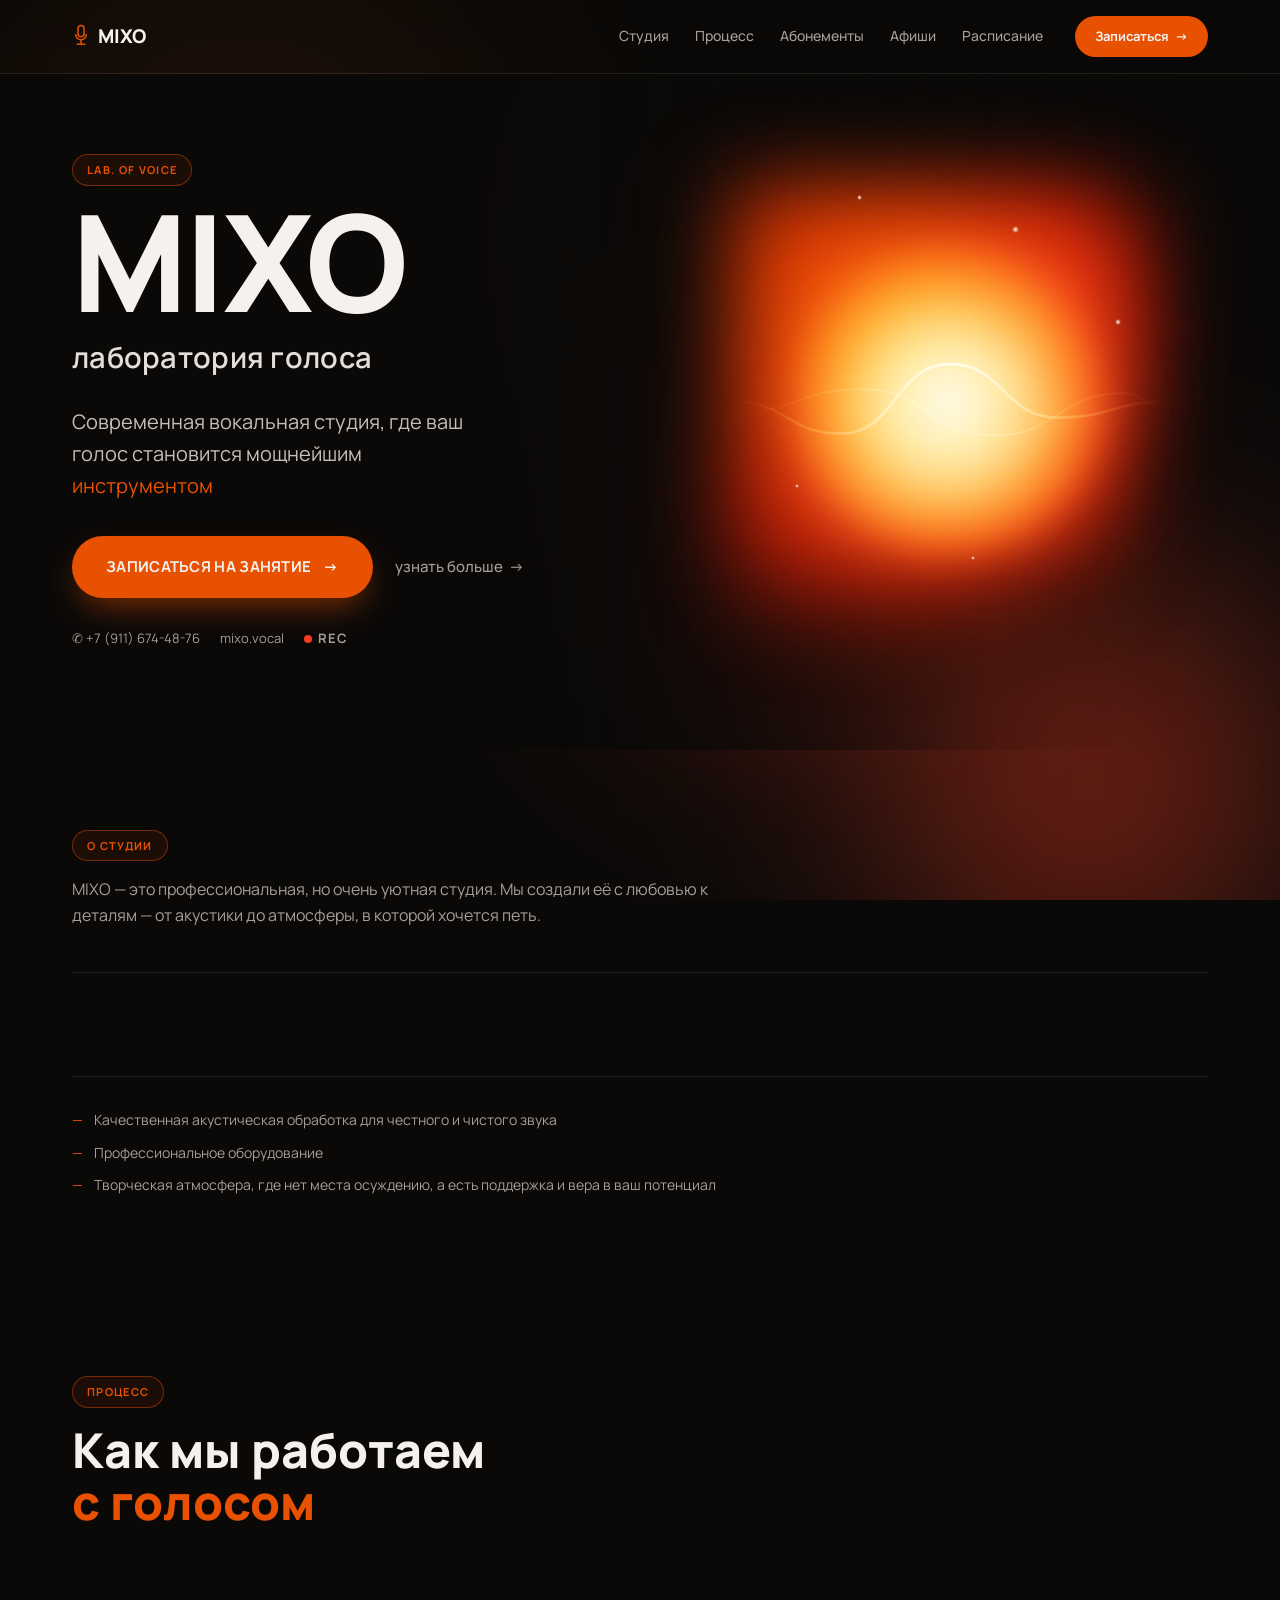
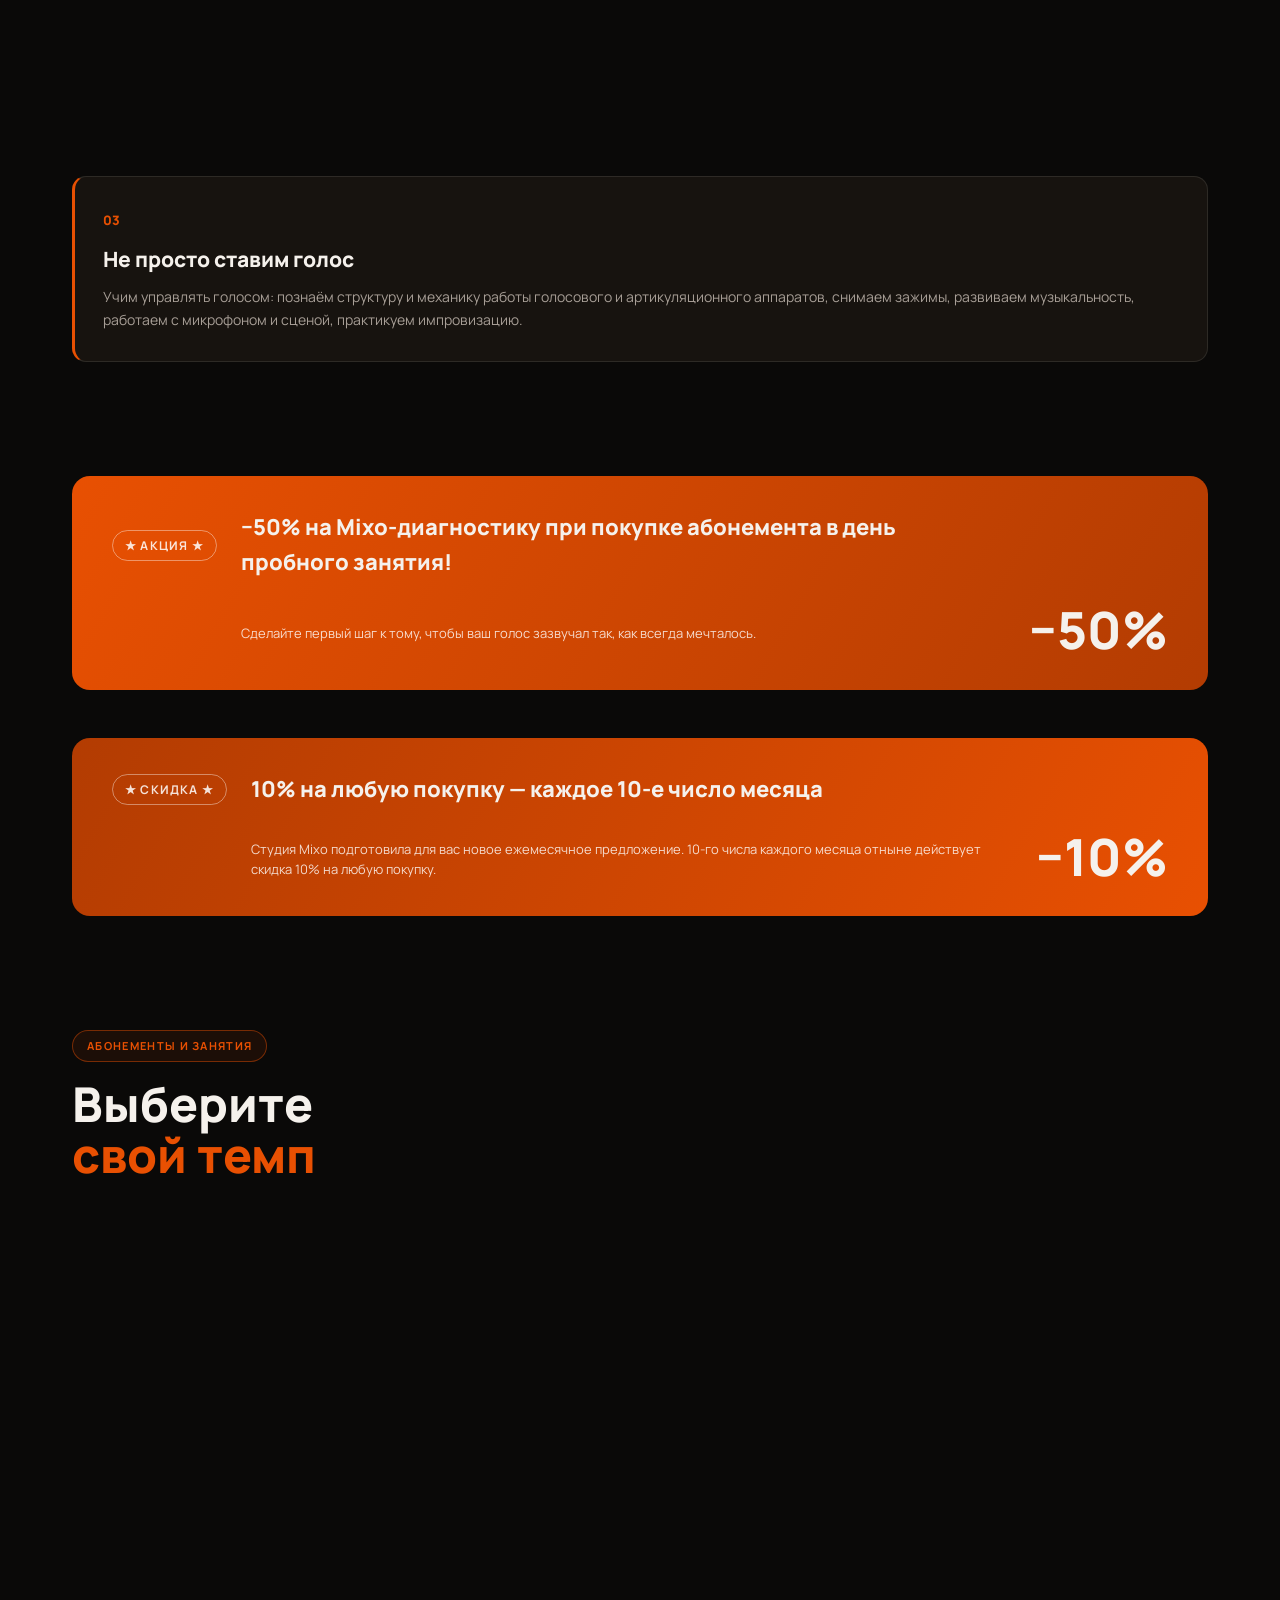
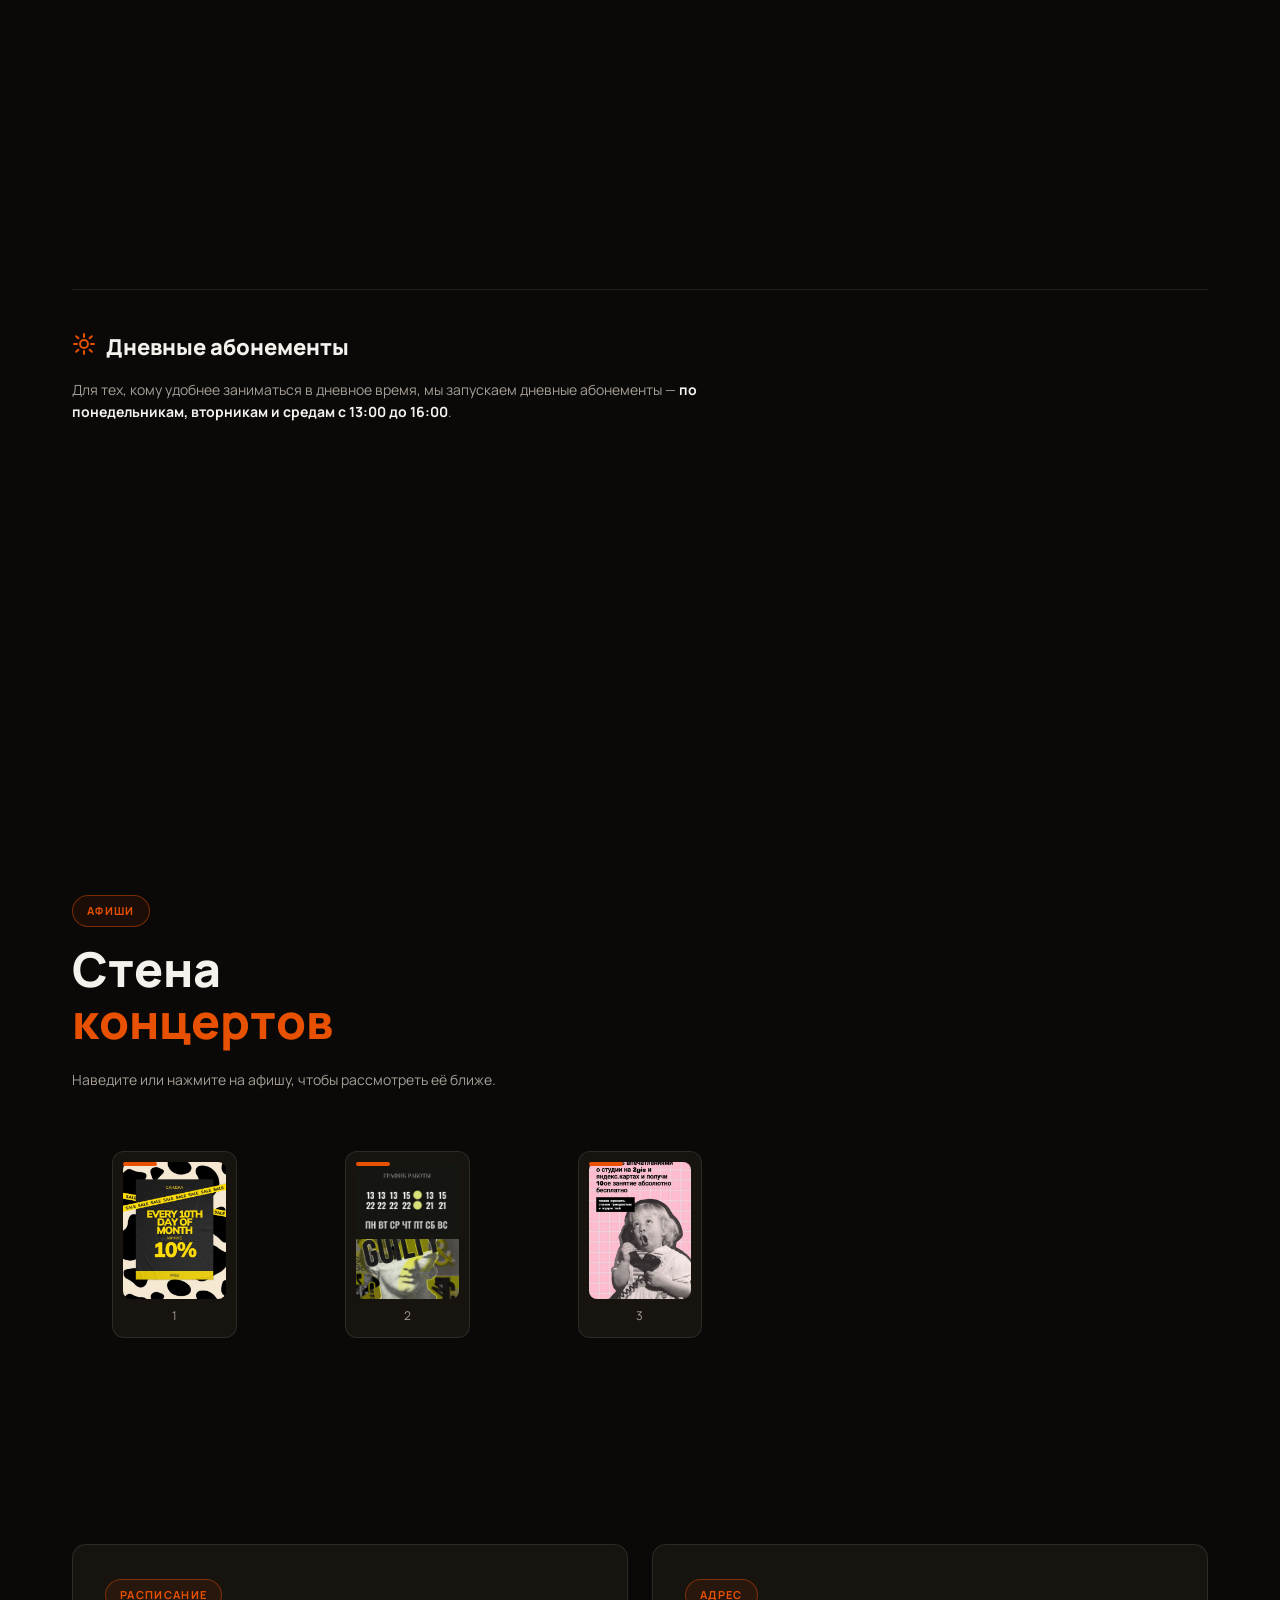
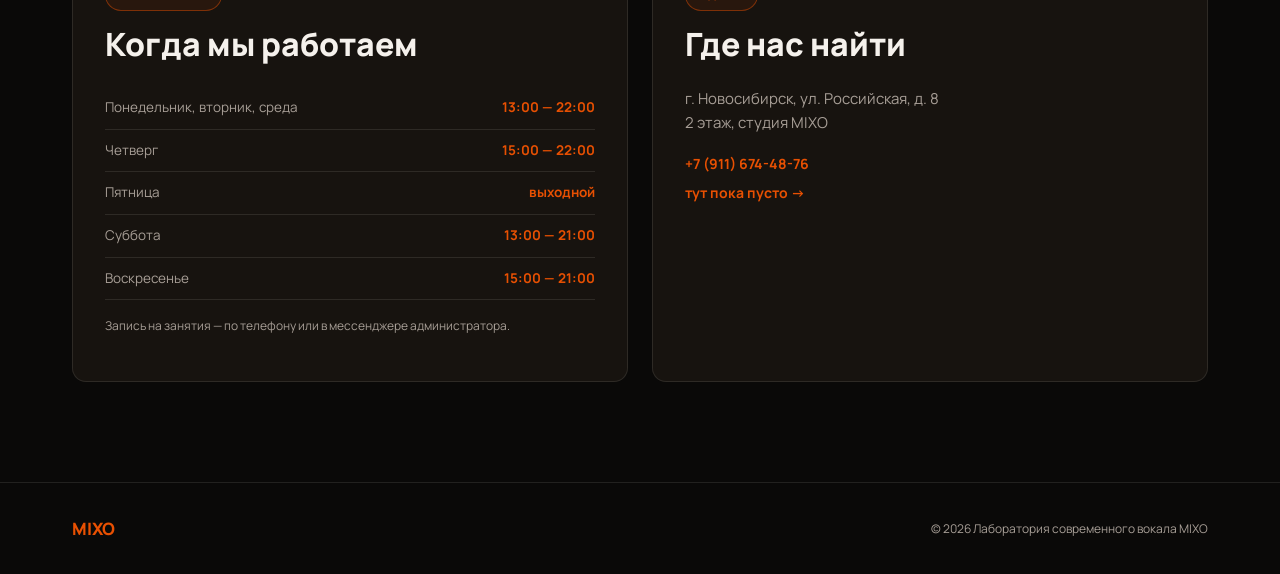
==== commit ca6edddf: "Hero: текст кнопки — «ЗАПИСАТЬСЯ НА ЗАНЯТИЕ», добавлена настоящая вторичная ссылка «узнать больше →»" ====
--- a/index.html
+++ b/index.html
@@ -54,8 +54,8 @@
         <p class="hero__desc">Современная вокальная студия, где ваш голос становится мощнейшим <span class="accent">инструментом</span></p>
 
         <div class="hero__actions">
-          <a href="#schedule" class="btn-primary">ЗАПИСАТЬСЯ <span class="btn-arrow">→</span></a>
-          <span class="hint">жми <span class="hint-arrow">→</span></span>
+          <a href="#schedule" class="btn-primary">ЗАПИСАТЬСЯ НА ЗАНЯТИЕ <span class="btn-arrow">→</span></a>
+          <a href="#about" class="link-secondary">узнать больше <span class="link-secondary__arrow">→</span></a>
         </div>
 
         <div class="hero__contacts">
--- a/css/style.css
+++ b/css/style.css
@@ -161,29 +161,52 @@
 }
 
 /* ---------------- HERO ---------------- */
-.hero { position: relative; padding: 70px 0 90px; }
-.hero__grid { display: grid; grid-template-columns: 1.05fr 0.95fr; gap: 50px; align-items: center; }
-
-.hero__title { font-size: clamp(64px, 9vw, 132px); line-height: 0.95; margin: 0 0 10px; letter-spacing: -0.015em; }
-.hero__subtitle { font-size: clamp(15px, 1.6vw, 19px); color: var(--gray); letter-spacing: 0.03em; font-weight: 500; margin: 0 0 24px; }
-.hero__desc { font-size: clamp(16px, 1.6vw, 19px); color: var(--gray); line-height: 1.6; max-width: 44ch; margin: 0 0 32px; }
-.hero__actions { display: flex; align-items: center; gap: 16px; margin-bottom: 28px; flex-wrap: wrap; }
+.hero { position: relative; padding: 70px 0 90px; overflow: hidden; }
+
+/* Затемняющий слой: левая часть остаётся глубоко чёрной, свечение — справа */
+.hero::before {
+  content: "";
+  position: absolute;
+  inset: 0;
+  z-index: 0;
+  background: linear-gradient(90deg,
+    var(--bg) 0%,
+    var(--bg) 34%,
+    rgba(10, 9, 8, 0.88) 48%,
+    rgba(10, 9, 8, 0.55) 62%,
+    rgba(10, 9, 8, 0.1) 78%,
+    transparent 92%
+  );
+  pointer-events: none;
+}
+
+.hero__grid { position: relative; z-index: 1; display: grid; grid-template-columns: 1.05fr 0.95fr; gap: 50px; align-items: center; }
+
+.hero__title { font-size: clamp(76px, 10.5vw, 168px); line-height: 0.88; margin: 0 0 14px; letter-spacing: -0.02em; color: var(--white); }
+.hero__subtitle { font-size: clamp(21px, 2.4vw, 29px); color: var(--white); opacity: 0.92; letter-spacing: 0.01em; font-weight: 600; margin: 0 0 26px; }
+.hero__desc { font-size: clamp(17px, 1.8vw, 20px); color: #C7BFB6; line-height: 1.6; max-width: 400px; margin: 0 0 34px; }
+.hero__actions { display: flex; align-items: center; gap: 22px; margin-bottom: 30px; flex-wrap: wrap; }
 
 .btn-primary {
-  display: inline-flex; align-items: center; gap: 10px;
+  display: inline-flex; align-items: center; gap: 12px;
   background: var(--orange); color: var(--white);
   font-weight: 700; font-size: 15px; letter-spacing: 0.02em;
-  padding: 16px 30px; border-radius: 999px;
-  box-shadow: 0 12px 30px -10px rgba(232, 80, 2, 0.55);
+  padding: 19px 34px; border-radius: 999px;
+  box-shadow: 0 14px 34px -10px rgba(232, 80, 2, 0.6);
   transition: transform 0.2s ease, box-shadow 0.2s ease;
 }
-.btn-primary:hover { transform: translateY(-2px); box-shadow: 0 18px 40px -8px rgba(232, 80, 2, 0.7); }
+.btn-primary:hover { transform: translateY(-2px); box-shadow: 0 20px 44px -8px rgba(232, 80, 2, 0.75); }
 .btn-arrow { transition: transform 0.2s ease; }
 .btn-primary:hover .btn-arrow { transform: translateX(4px); }
 
-.hint { display: inline-flex; align-items: center; gap: 4px; font-size: 14px; color: var(--gray); }
-.hint-arrow { color: var(--orange); animation: hintPulse 1.6s ease-in-out infinite; }
-@keyframes hintPulse { 0%, 100% { transform: translateX(0); opacity: 0.7; } 50% { transform: translateX(4px); opacity: 1; } }
+.link-secondary {
+  display: inline-flex; align-items: center; gap: 6px;
+  font-size: 15px; font-weight: 500; color: var(--gray);
+  transition: color 0.2s ease;
+}
+.link-secondary:hover { color: var(--white); }
+.link-secondary__arrow { transition: transform 0.2s ease; }
+.link-secondary:hover .link-secondary__arrow { transform: translateX(3px); }
 
 .hero__contacts { display: flex; flex-wrap: wrap; align-items: center; gap: 20px; font-size: 13px; color: var(--gray); }
 .contact { transition: color 0.2s ease; }
@@ -193,7 +216,7 @@
 @keyframes recBlink { 50% { opacity: 0.2; } }
 
 /* ---------------- Абстрактная визуализация голоса — яркое живое свечение ---------------- */
-.hero__visual { position: relative; display: flex; align-items: center; justify-content: center; min-height: 460px; }
+.hero__visual { position: relative; z-index: 1; display: flex; align-items: center; justify-content: center; min-height: 460px; }
 .voice-orb { position: relative; width: 100%; max-width: 520px; aspect-ratio: 1 / 1; display: flex; align-items: center; justify-content: center; }
 
 /* Яркое световое ядро в центре */
@@ -201,8 +224,8 @@
   position: absolute;
   width: 58%; height: 58%;
   border-radius: 50%;
-  background: radial-gradient(circle, #FFF4E2 0%, #FFC57E 20%, #FF9A4D 38%, var(--orange) 56%, #C41A05 76%, transparent 82%);
-  filter: blur(20px);
+  background: radial-gradient(circle, #FFF9F0 0%, #FFCD8E 18%, #FF9A4D 36%, var(--orange) 54%, #C41A05 75%, transparent 82%);
+  filter: blur(18px);
   mix-blend-mode: screen;
   animation: coreMorph 22s ease-in-out infinite, coreDrift 26s ease-in-out infinite alternate, corePulse 6.5s ease-in-out infinite;
 }
@@ -212,11 +235,11 @@
   70% { border-radius: 54% 46% 44% 56% / 46% 56% 44% 54%; }
 }
 @keyframes coreDrift { to { transform: translate(3%, -4%) scale(1.06); } }
-@keyframes corePulse { 0%, 100% { opacity: 0.85; } 50% { opacity: 1; } }
+@keyframes corePulse { 0%, 100% { opacity: 0.9; } 50% { opacity: 1; } }
 
 .voice-orb__blob {
   position: absolute;
-  filter: blur(44px);
+  filter: blur(42px);
   mix-blend-mode: screen;
   will-change: transform, border-radius, opacity;
 }
@@ -251,9 +274,9 @@
 @keyframes blobDrift1 { to { transform: translate(4%, -6%) scale(1.08); } }
 @keyframes blobDrift2 { to { transform: translate(-6%, 5%) scale(1.1); } }
 @keyframes blobDrift3 { to { transform: translate(5%, 6%) scale(0.94); } }
-@keyframes blobPulse1 { 0%, 100% { opacity: 0.65; } 50% { opacity: 0.95; } }
-@keyframes blobPulse2 { 0%, 100% { opacity: 0.5; } 50% { opacity: 0.8; } }
-@keyframes blobPulse3 { 0%, 100% { opacity: 0.5; } 50% { opacity: 0.85; } }
+@keyframes blobPulse1 { 0%, 100% { opacity: 0.68; } 50% { opacity: 1; } }
+@keyframes blobPulse2 { 0%, 100% { opacity: 0.52; } 50% { opacity: 0.85; } }
+@keyframes blobPulse3 { 0%, 100% { opacity: 0.52; } 50% { opacity: 0.9; } }
 
 /* Мелкие светящиеся искры — оживляют пространство */
 .voice-orb__spark {
@@ -279,7 +302,7 @@
   position: relative;
   z-index: 2;
   width: 84%;
-  filter: drop-shadow(0 0 16px rgba(255, 154, 77, 0.75)) drop-shadow(0 0 36px rgba(232, 80, 2, 0.5));
+  filter: drop-shadow(0 0 18px rgba(255, 210, 160, 0.85)) drop-shadow(0 0 40px rgba(232, 80, 2, 0.55));
   mix-blend-mode: screen;
 }
 
@@ -288,6 +311,7 @@
 }
 
 @media (max-width: 900px) {
+  .hero::before { background: linear-gradient(180deg, var(--bg) 0%, var(--bg) 55%, rgba(10,9,8,0.6) 75%, transparent 100%); }
   .hero__grid { grid-template-columns: 1fr; text-align: center; }
   .hero__desc { margin-left: auto; margin-right: auto; }
   .hero__actions, .hero__contacts { justify-content: center; }
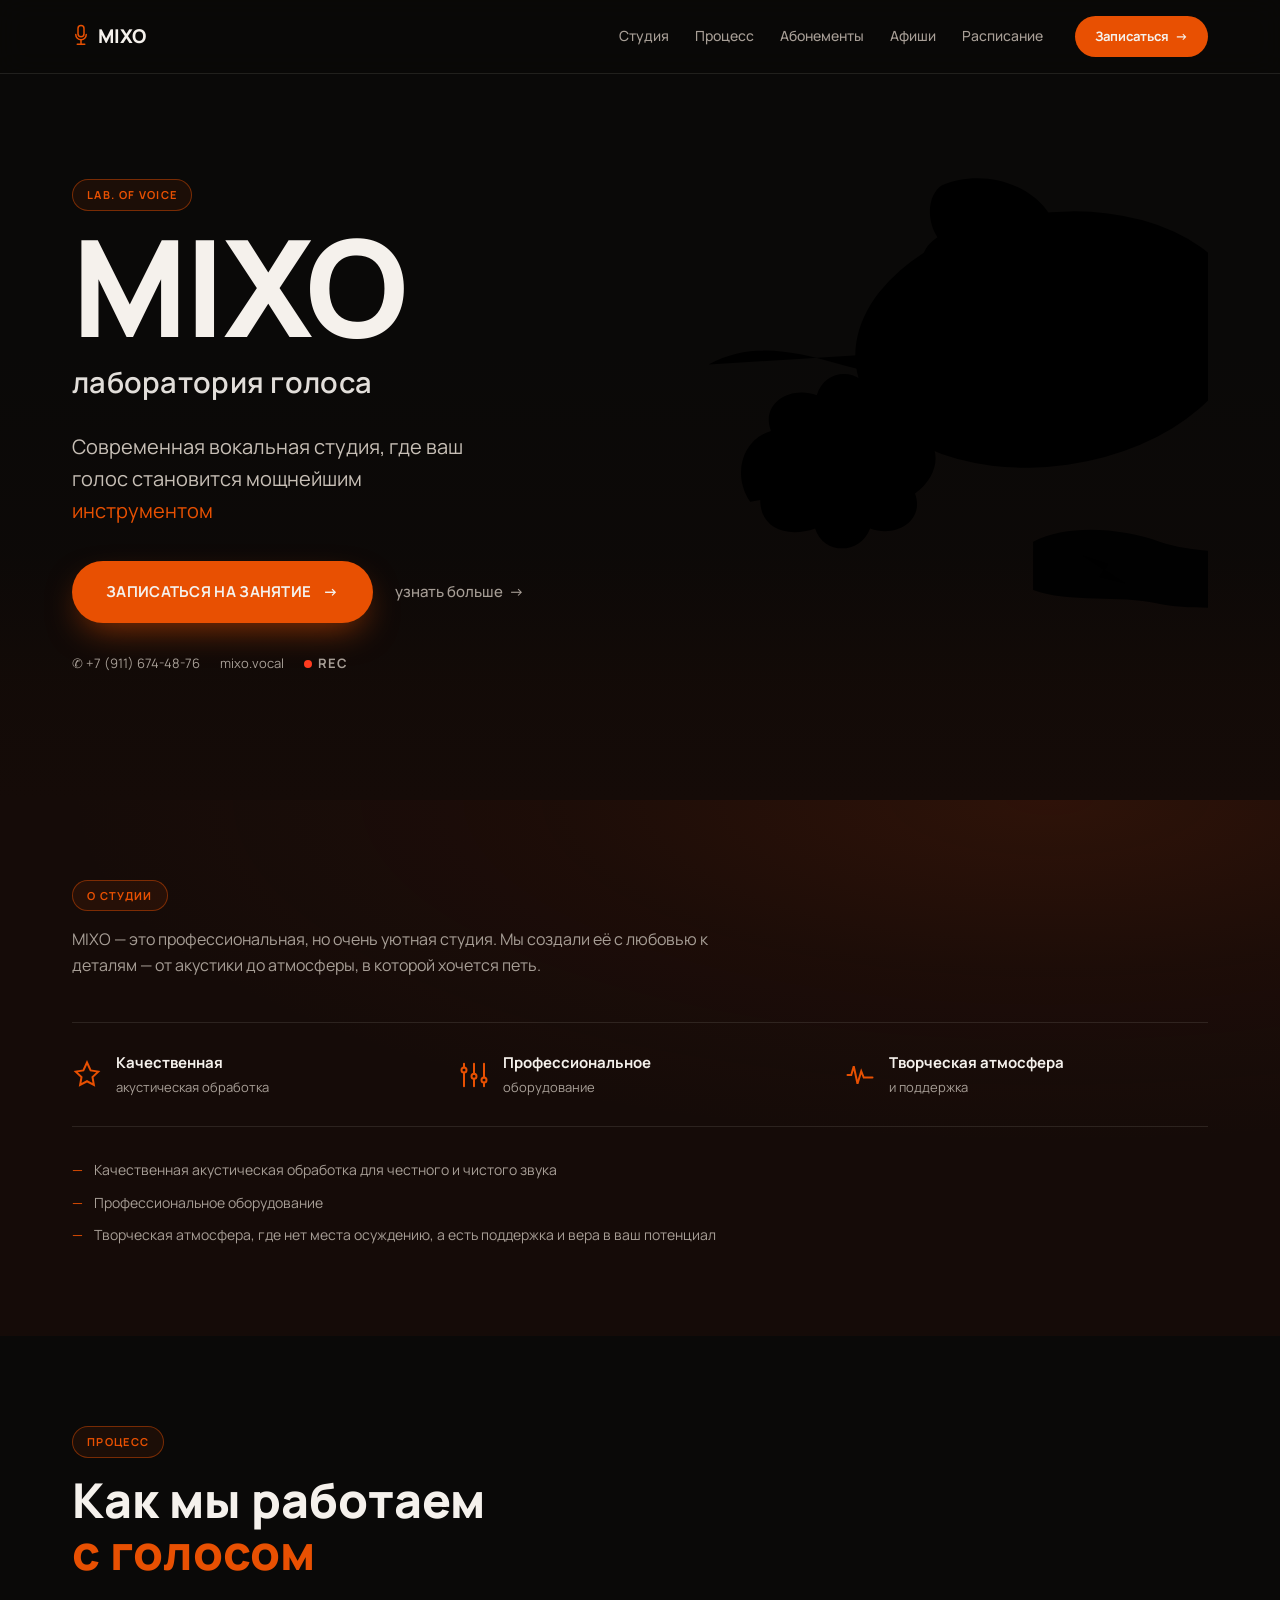
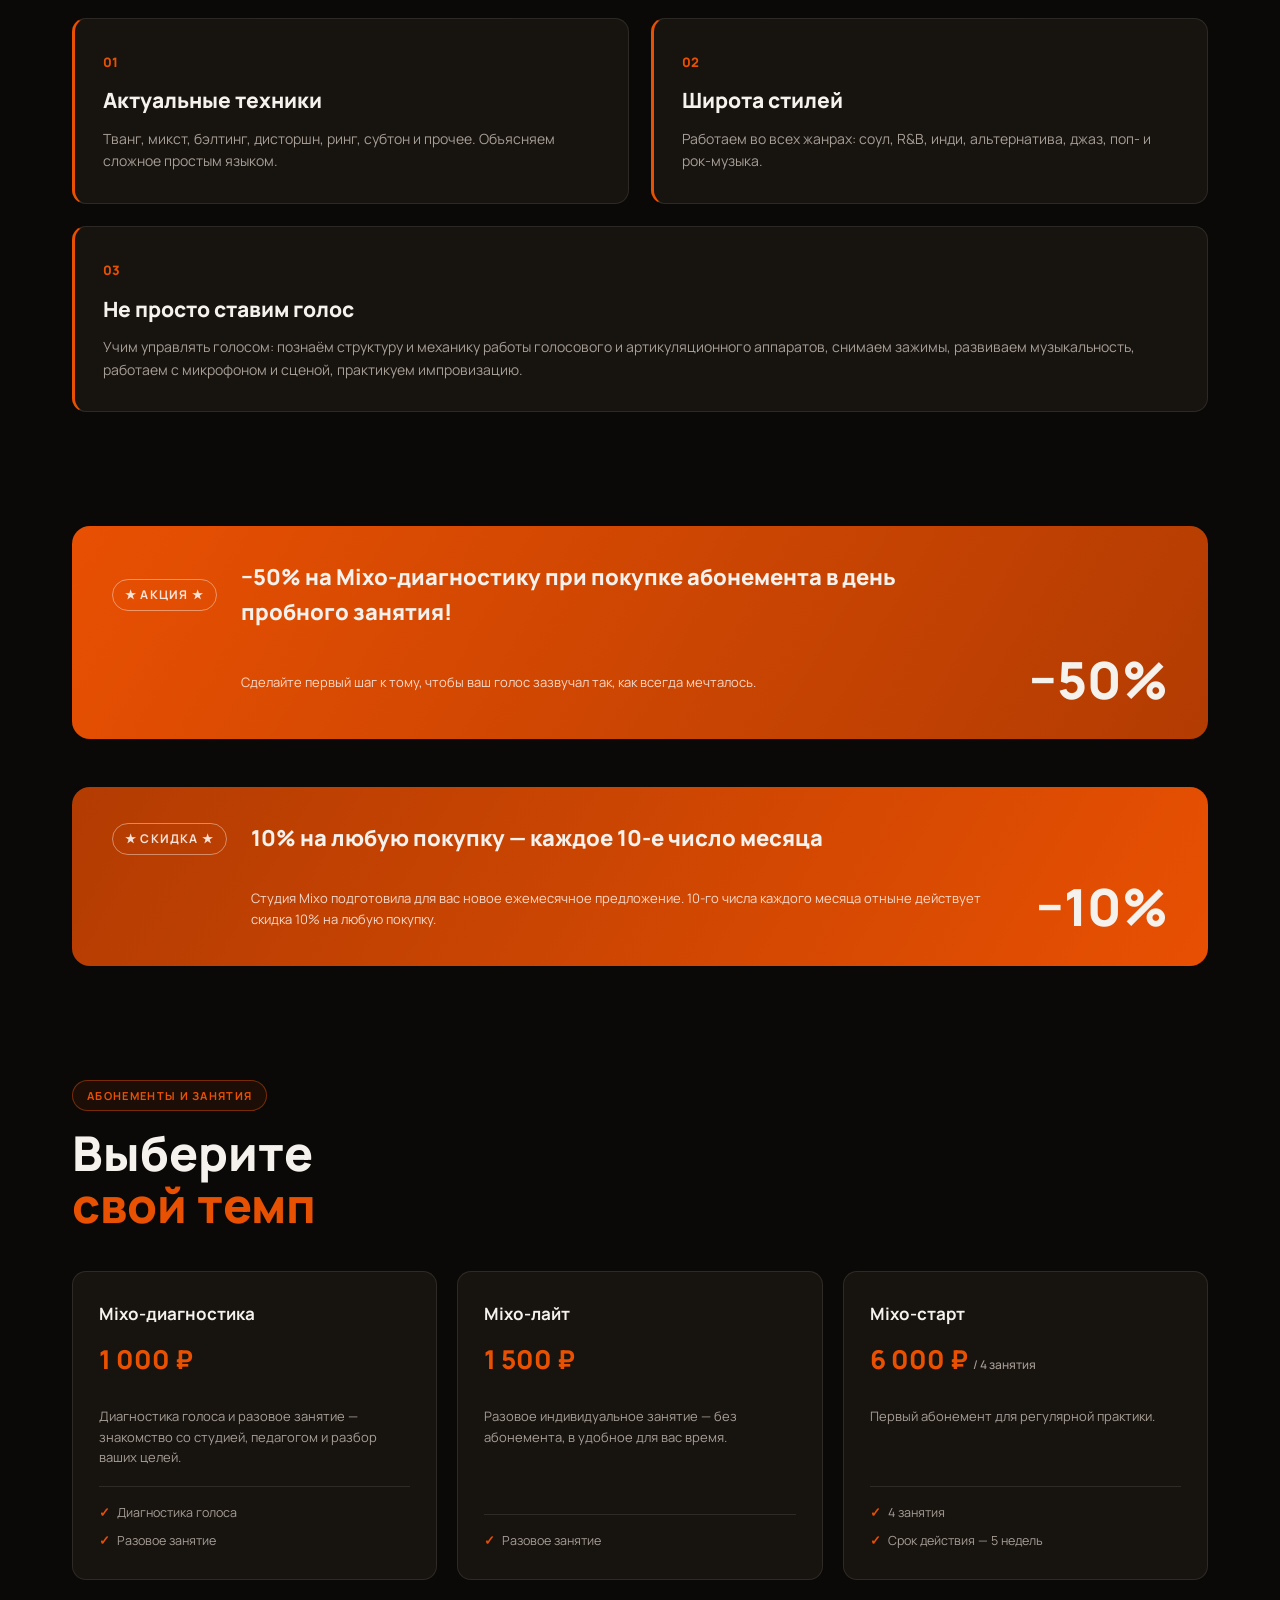
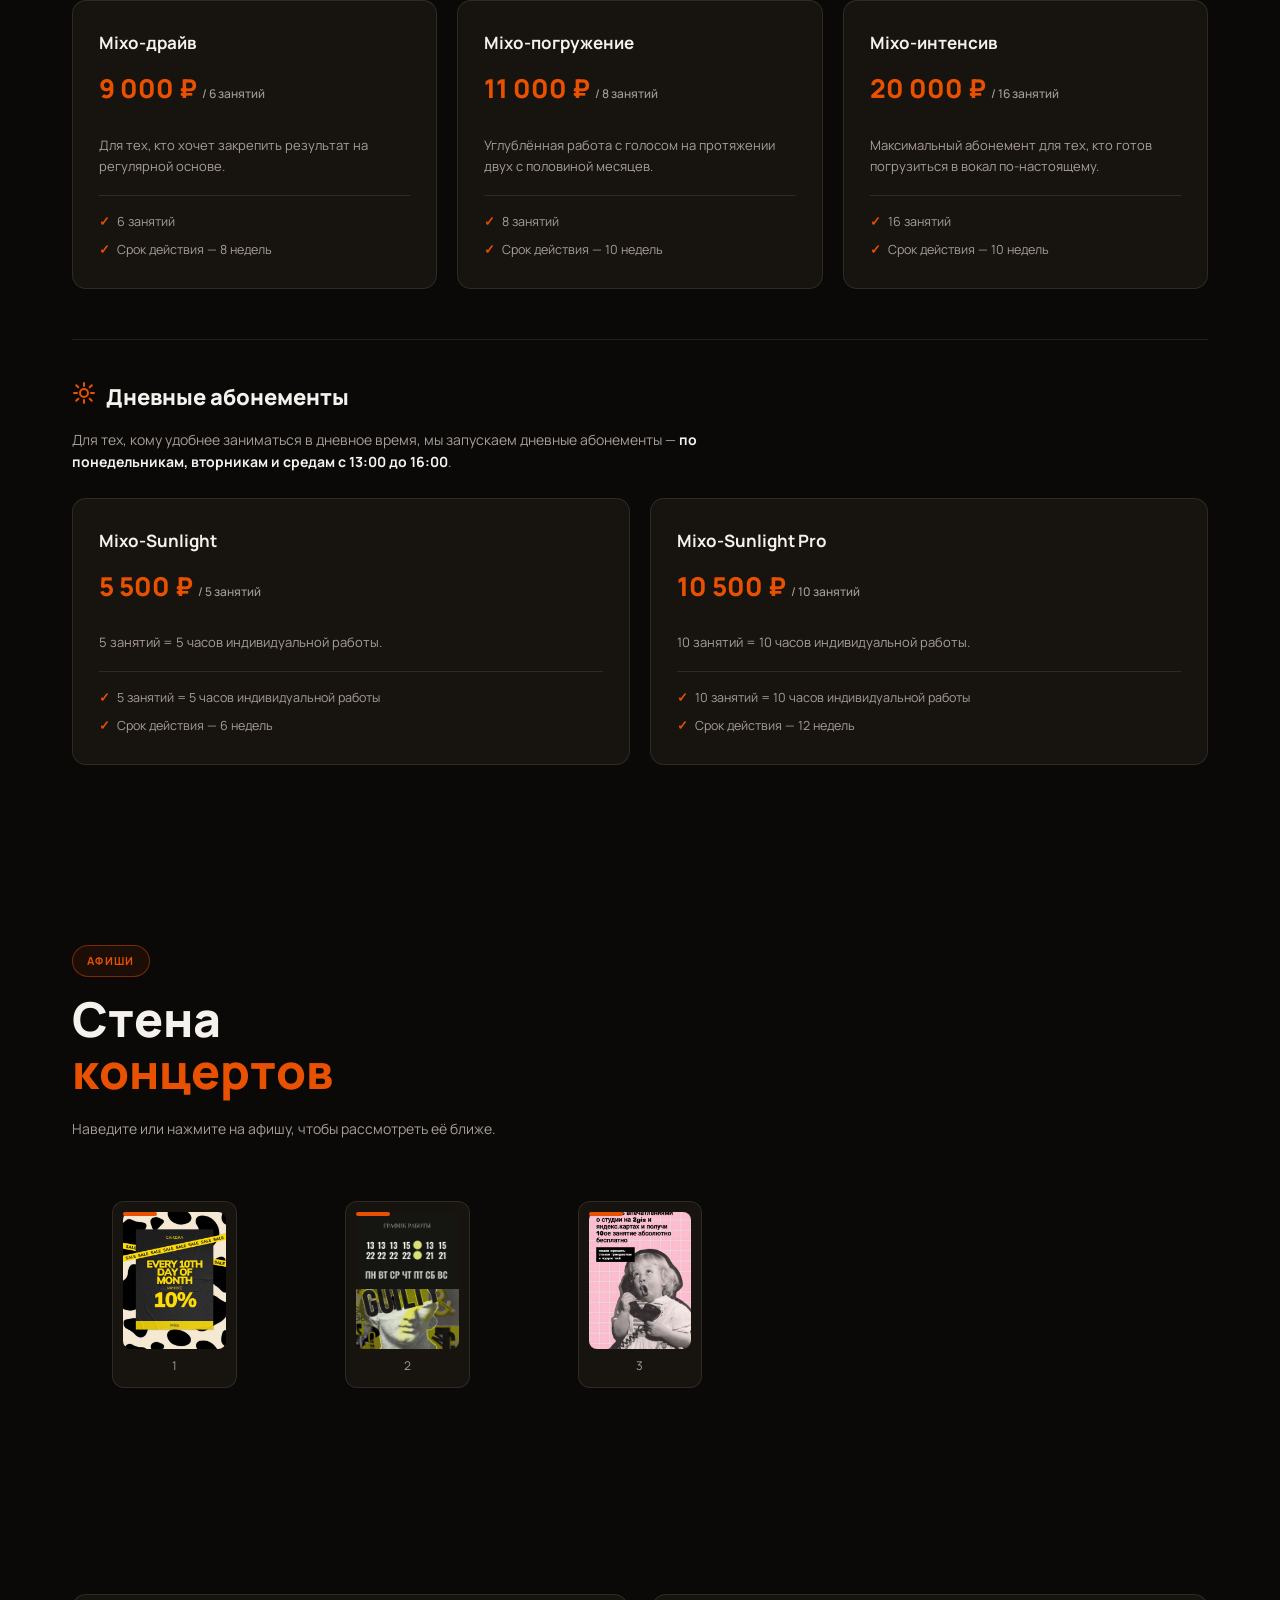
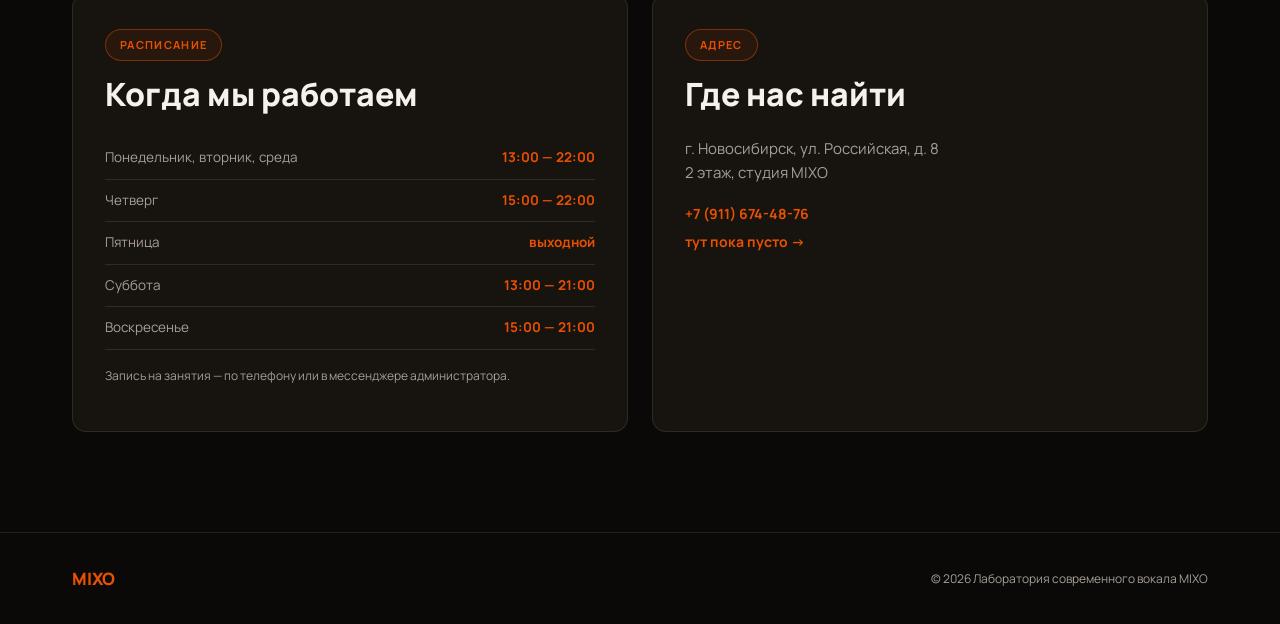
==== commit 0eff341c: "Редизайн: чёрно-графитовая палитра, зелёные/жёлтые акценты вместо оранжево-красных. Hero-визуал заме" ====
--- a/index.html
+++ b/index.html
@@ -14,9 +14,6 @@
 </head>
 
 <body>
-
-  <!-- Атмосферное свечение на фоне всей страницы -->
-  <div class="ambient" aria-hidden="true"><span></span><span></span><span></span></div>
 
   <!-- ===================== НАВИГАЦИЯ ===================== -->
   <header class="nav" id="top">
@@ -66,48 +63,48 @@
       </div>
 
       <div class="hero__visual" data-parallax>
-        <div class="voice-orb" aria-hidden="true">
-          <span class="voice-orb__core"></span>
-          <span class="voice-orb__blob voice-orb__blob--1"></span>
-          <span class="voice-orb__blob voice-orb__blob--2"></span>
-          <span class="voice-orb__blob voice-orb__blob--3"></span>
-          <span class="voice-orb__spark voice-orb__spark--1"></span>
-          <span class="voice-orb__spark voice-orb__spark--2"></span>
-          <span class="voice-orb__spark voice-orb__spark--3"></span>
-          <span class="voice-orb__spark voice-orb__spark--4"></span>
-          <span class="voice-orb__spark voice-orb__spark--5"></span>
-
-          <svg class="voice-orb__wave" viewBox="0 0 400 160">
-            <defs>
-              <linearGradient id="waveGrad1" x1="0" y1="0" x2="1" y2="0">
-                <stop offset="0%" stop-color="#E85002" stop-opacity="0"/>
-                <stop offset="50%" stop-color="#FFE9D2" stop-opacity="0.95"/>
-                <stop offset="100%" stop-color="#E85002" stop-opacity="0"/>
-              </linearGradient>
-              <linearGradient id="waveGrad2" x1="0" y1="0" x2="1" y2="0">
-                <stop offset="0%" stop-color="#FF3B1F" stop-opacity="0"/>
-                <stop offset="50%" stop-color="#FFB27A" stop-opacity="0.8"/>
-                <stop offset="100%" stop-color="#FF3B1F" stop-opacity="0"/>
-              </linearGradient>
-            </defs>
-            <path fill="none" stroke="url(#waveGrad1)" stroke-width="2.5" stroke-linecap="round">
-              <animate attributeName="d" dur="9s" repeatCount="indefinite" calcMode="spline" keySplines="0.4 0 0.2 1;0.4 0 0.2 1;0.4 0 0.2 1" values="
-                M0,80 C50,80 50,40 100,40 C150,40 150,110 200,110 C250,110 250,55 300,55 C350,55 350,80 400,80;
-                M0,80 C50,80 50,110 100,110 C150,110 150,45 200,45 C250,45 250,95 300,95 C350,95 350,80 400,80;
-                M0,80 C50,80 50,60 100,60 C150,60 150,95 200,95 C250,95 250,50 300,50 C350,50 350,80 400,80;
-                M0,80 C50,80 50,40 100,40 C150,40 150,110 200,110 C250,110 250,55 300,55 C350,55 350,80 400,80
-              "/>
-            </path>
-            <path fill="none" stroke="url(#waveGrad2)" stroke-width="1.8" stroke-linecap="round" opacity="0.75">
-              <animate attributeName="d" dur="12s" repeatCount="indefinite" calcMode="spline" keySplines="0.4 0 0.2 1;0.4 0 0.2 1;0.4 0 0.2 1" values="
-                M0,90 C60,90 60,110 120,110 C180,110 180,65 240,65 C300,65 300,100 360,100 C380,100 390,90 400,90;
-                M0,90 C60,90 60,65 120,65 C180,65 180,115 240,115 C300,115 300,70 360,70 C380,70 390,90 400,90;
-                M0,90 C60,90 60,100 120,100 C180,100 180,70 240,70 C300,70 300,110 360,110 C380,110 390,90 400,90;
-                M0,90 C60,90 60,110 120,110 C180,110 180,65 240,65 C300,65 300,100 360,100 C380,100 390,90 400,90
-              "/>
-            </path>
-          </svg>
-        </div>
+        <svg class="paint-scene" viewBox="0 0 620 680" aria-hidden="true">
+          <!-- жёлтая клякса -->
+          <g class="paint-scene__yellow">
+            <path d="M300,50 C345,30 405,45 430,85 C455,115 445,150 480,170 C520,192 540,160 560,190 C580,222 550,250 520,258 C540,285 505,300 480,282 C450,308 415,288 405,258 C378,268 348,248 355,220 C322,225 295,200 305,172 C275,162 265,132 295,112 C280,88 285,60 300,50 Z" />
+            <path d="M470,120 C495,110 520,125 515,150 C535,155 540,180 518,190 C525,210 500,222 485,205 C465,215 448,198 455,178 C435,172 432,148 455,140 C450,122 458,112 470,120 Z" opacity="0.7" />
+          </g>
+          <!-- зелёная клякса (левая, крупная) -->
+          <g class="paint-scene__green">
+            <path d="M70,430 C48,398 60,355 95,345 C82,312 118,290 150,302 C160,268 205,268 216,302 C250,290 282,314 268,346 C302,356 300,398 268,420 C280,452 246,474 214,462 C202,494 158,494 148,462 C114,474 82,462 82,428 Z" />
+          </g>
+          <!-- зелёный мазок (правый, горизонтальный) -->
+          <g class="paint-scene__green">
+            <path d="M410,478 C452,456 518,462 562,478 C610,494 655,486 690,500 L690,566 C650,552 600,562 558,552 C516,542 452,552 410,536 Z" opacity="0.92" />
+          </g>
+          <!-- белые трещины поверх зелёного -->
+          <g class="paint-scene__crackle">
+            <path d="M100,360 L120,390 L105,410 L130,440" />
+            <path d="M170,320 L185,350 L165,375" />
+            <path d="M470,495 L500,505 L490,520 L520,528" />
+          </g>
+          <!-- белое кольцо -->
+          <ellipse class="paint-scene__ring" cx="430" cy="235" rx="235" ry="152" transform="rotate(-8 430 235)" />
+          <!-- белая летящая линия -->
+          <path class="paint-scene__wave" d="M20,265 C130,205 235,330 340,255 C445,182 545,305 660,225" />
+          <!-- мини-эквалайзер -->
+          <g class="paint-scene__bars">
+            <rect x="500" y="150" width="5" height="34"/>
+            <rect x="512" y="136" width="5" height="48"/>
+            <rect x="524" y="158" width="5" height="26"/>
+            <rect x="536" y="128" width="5" height="56"/>
+            <rect x="548" y="146" width="5" height="38"/>
+            <rect x="560" y="160" width="5" height="24"/>
+          </g>
+          <!-- разбросанные плюсы -->
+          <g class="paint-scene__plus">
+            <path d="M18,215 h16 M26,207 v16" />
+            <path d="M592,52 h16 M600,44 v16" />
+            <path d="M598,330 h18 M607,321 v18" />
+            <path d="M596,562 h16 M604,554 v16" />
+            <path d="M28,608 h14 M35,601 v14" />
+          </g>
+        </svg>
       </div>
     </div>
   </section>
--- a/css/style.css
+++ b/css/style.css
@@ -180,6 +180,23 @@
   pointer-events: none;
 }
 
+/* Мягкое растворение низа Hero — большая плавная зона без резкой полосы;
+   финальный тон совпадает с тёплым фоном следующей секции (см. .about) */
+.hero::after {
+  content: "";
+  position: absolute;
+  left: 0; right: 0; bottom: 0;
+  height: 62%;
+  z-index: 0;
+  background: linear-gradient(180deg,
+    transparent 0%,
+    rgba(18, 9, 6, 0.3) 45%,
+    rgba(22, 11, 7, 0.72) 75%,
+    #150B08 100%
+  );
+  pointer-events: none;
+}
+
 .hero__grid { position: relative; z-index: 1; display: grid; grid-template-columns: 1.05fr 0.95fr; gap: 50px; align-items: center; }
 
 .hero__title { font-size: clamp(76px, 10.5vw, 168px); line-height: 0.88; margin: 0 0 14px; letter-spacing: -0.02em; color: var(--white); }
@@ -311,13 +328,24 @@
 }
 
 @media (max-width: 900px) {
-  .hero::before { background: linear-gradient(180deg, var(--bg) 0%, var(--bg) 55%, rgba(10,9,8,0.6) 75%, transparent 100%); }
+  .hero::before { background: linear-gradient(180deg, var(--bg) 0%, var(--bg) 40%, rgba(10,9,8,0.55) 60%, transparent 78%); }
+  .hero::after { height: 55%; }
   .hero__grid { grid-template-columns: 1fr; text-align: center; }
   .hero__desc { margin-left: auto; margin-right: auto; }
   .hero__actions, .hero__contacts { justify-content: center; }
   .hero__visual { margin-top: 20px; min-height: 340px; }
   .voice-orb { max-width: 320px; }
 }
+
+/* Тёплый фон следующей секции — продолжает свечение Hero (тепло справа, чёрное слева),
+   плавно стыкуется с финальным тоном .hero::after (#150B08) */
+.about {
+  position: relative;
+  background:
+    radial-gradient(120% 100% at 82% 0%, rgba(200, 62, 12, 0.14) 0%, rgba(120, 34, 10, 0.07) 34%, rgba(21, 11, 8, 0) 64%),
+    #150B08;
+}
+.about .section__inner { position: relative; z-index: 1; }
 
 /* ---------------- ABOUT ---------------- */
 .about { padding: 80px 0 90px; }
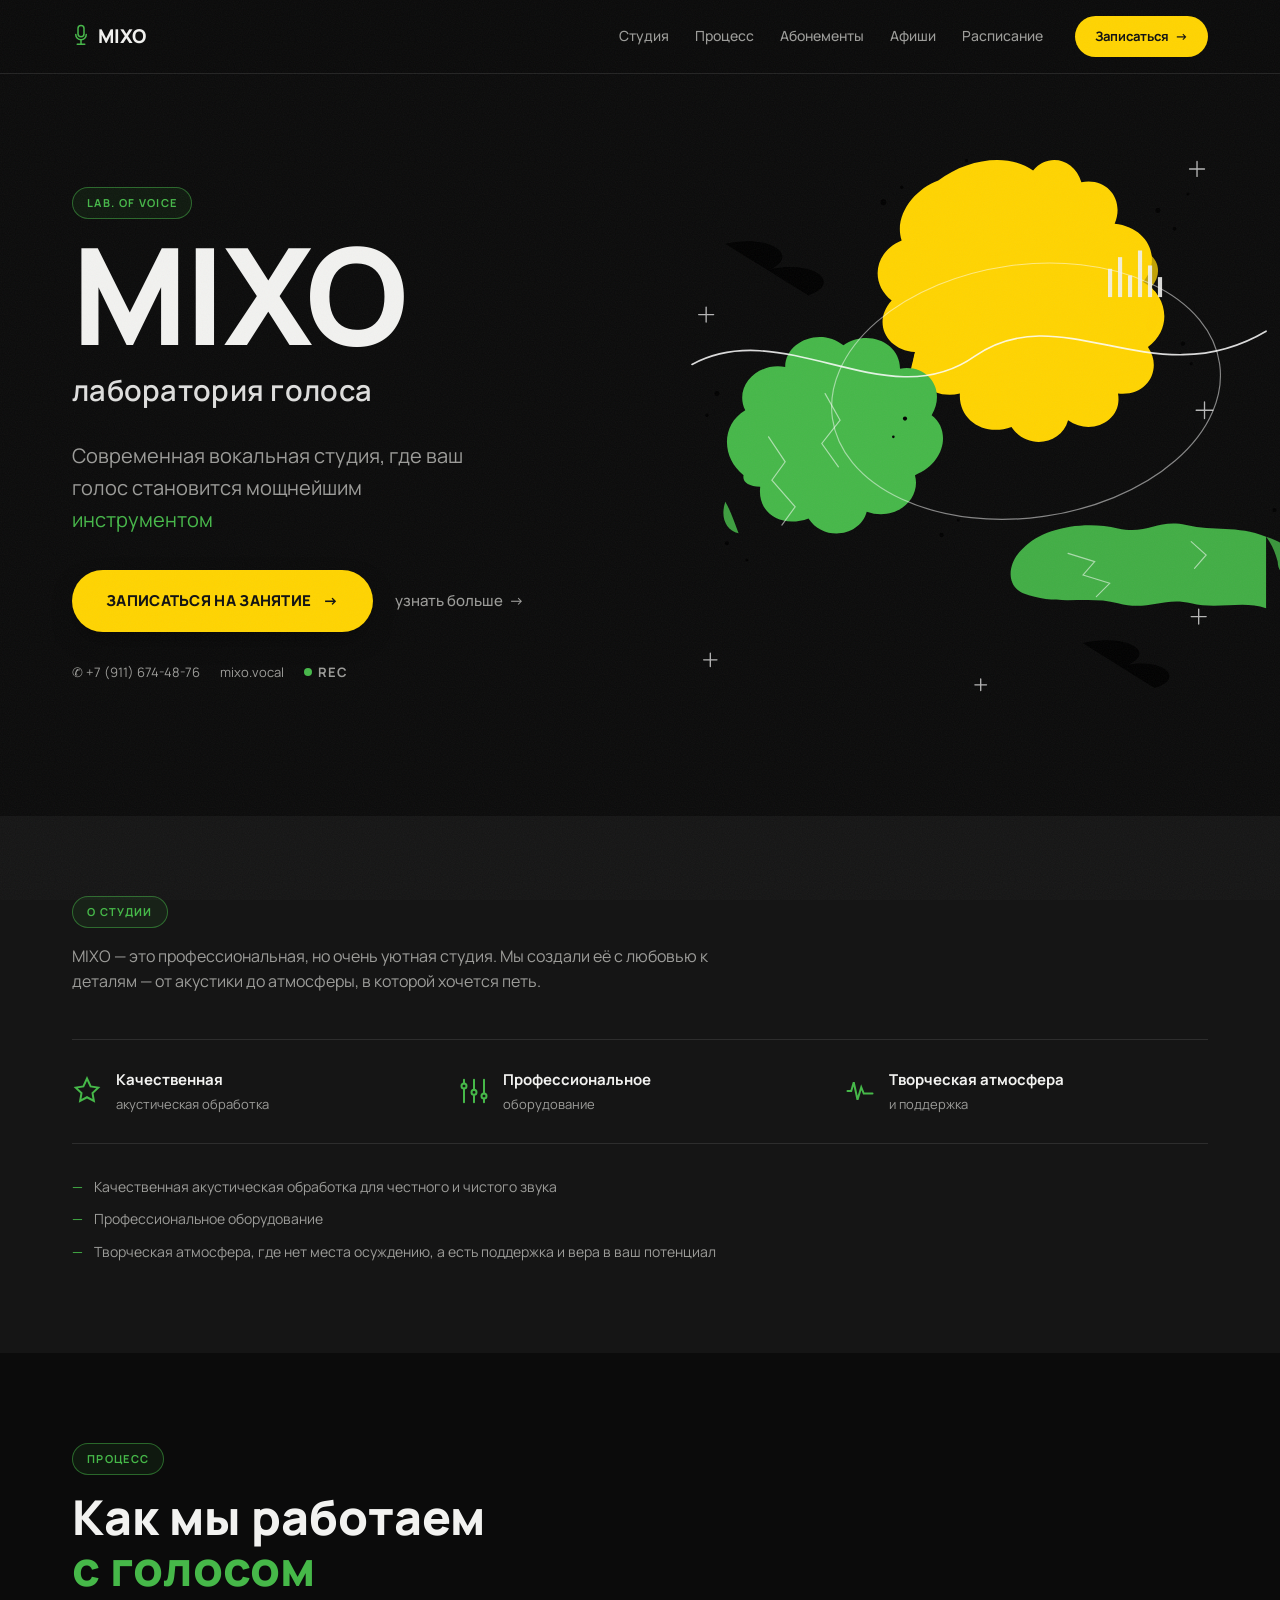
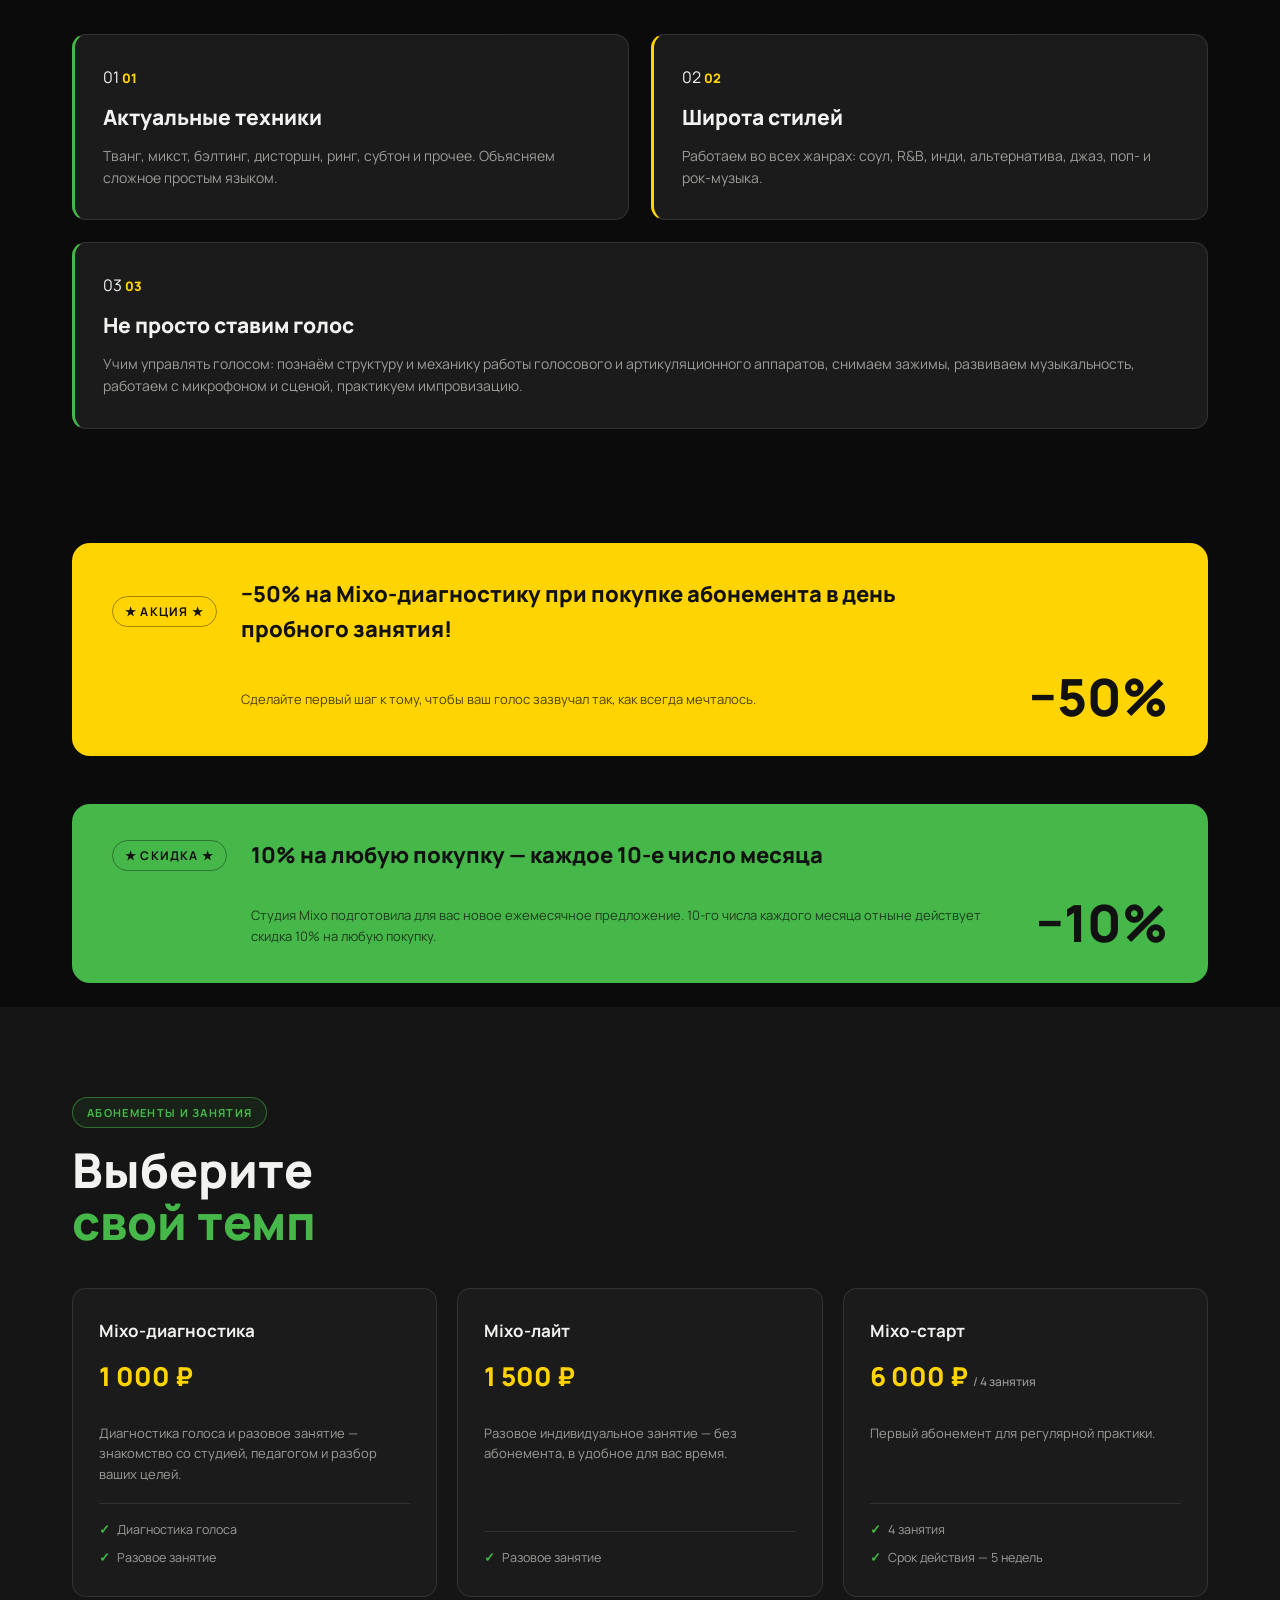
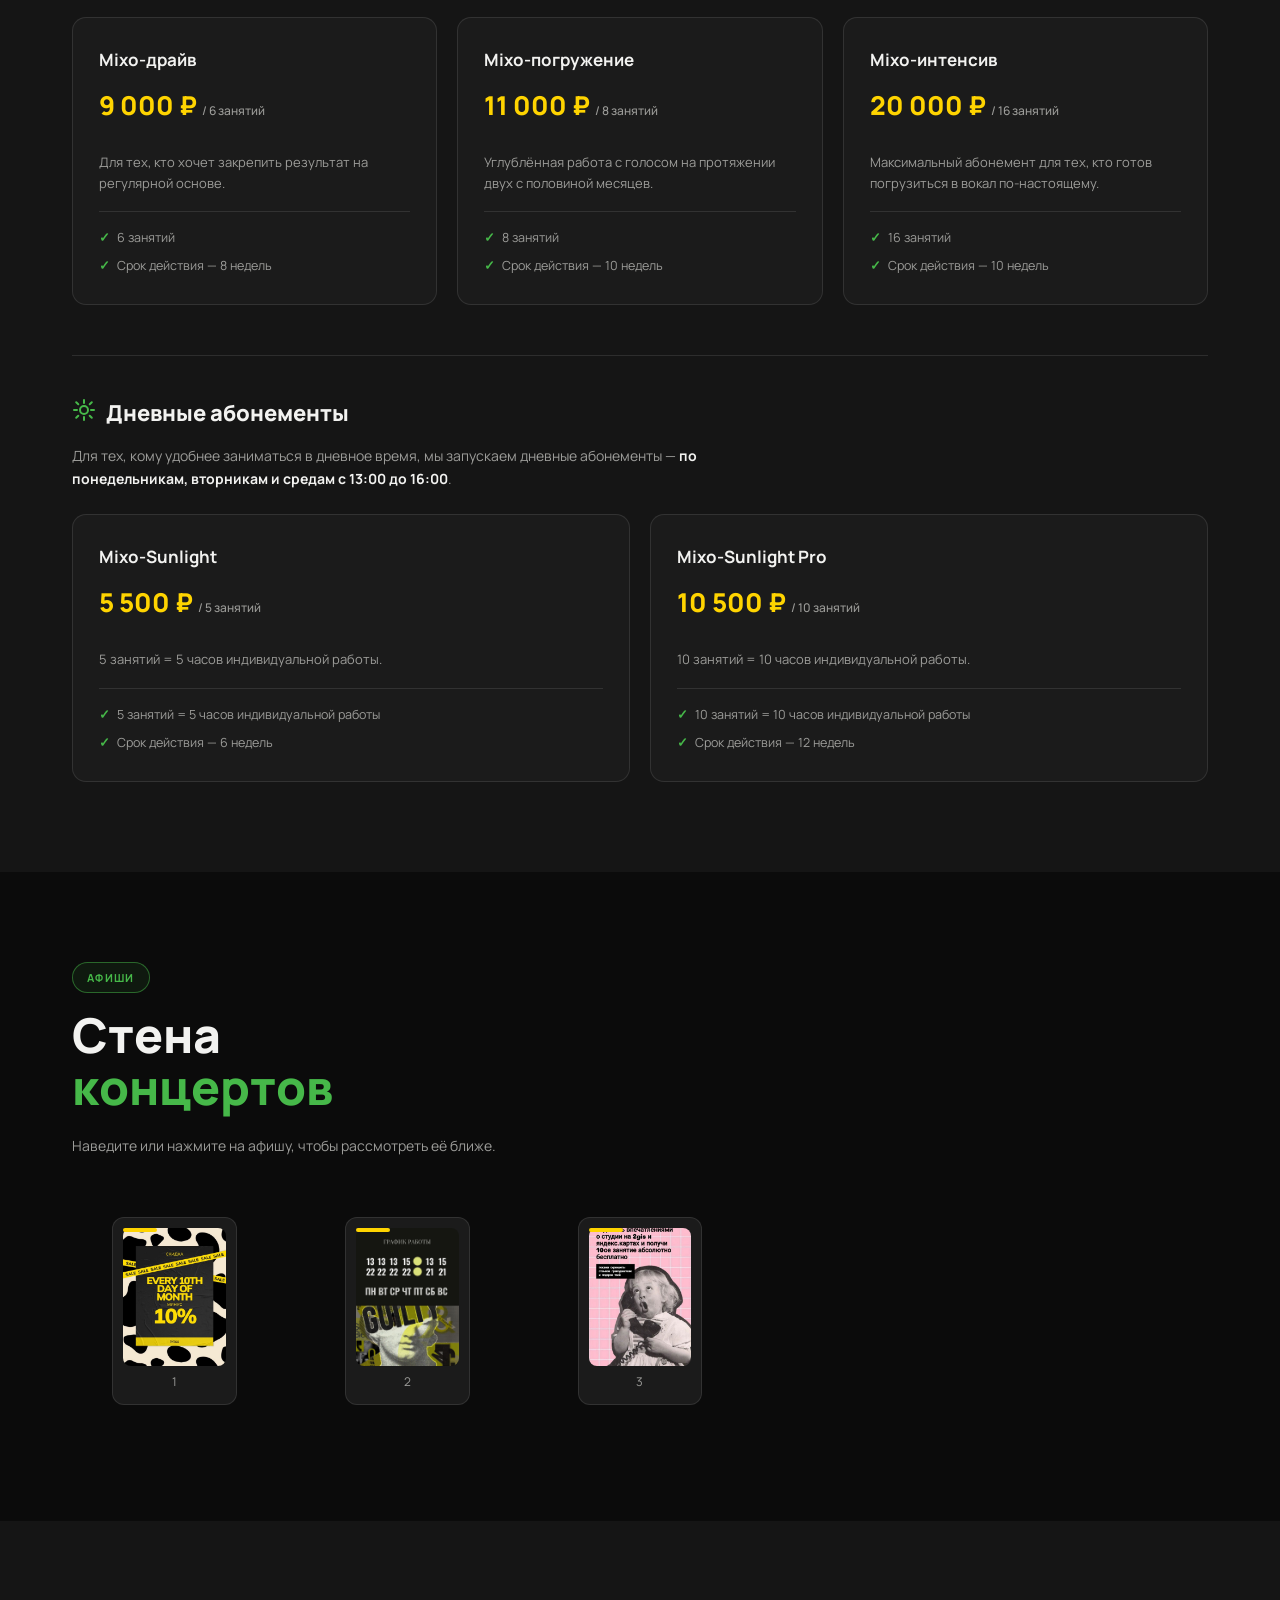
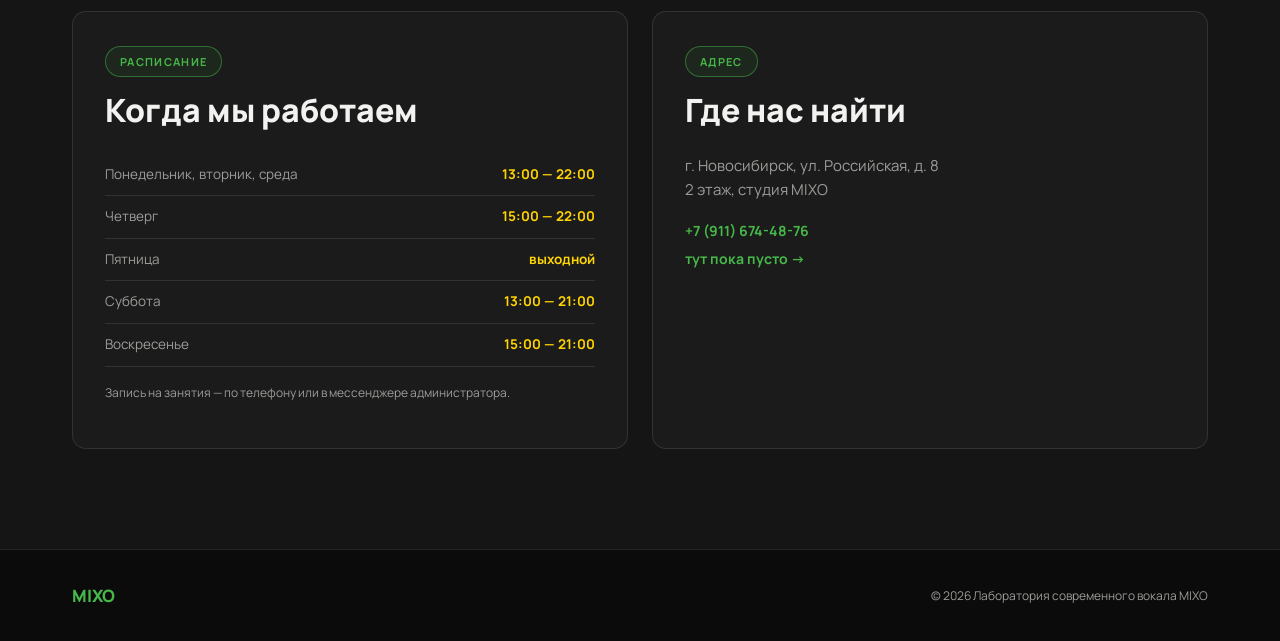
==== commit 98d03ece: "Усилена editorial/music-lab эстетика: hero-графика стала грубее и асимметричнее (рваные края клякс, " ====
--- a/index.html
+++ b/index.html
@@ -63,30 +63,70 @@
       </div>
 
       <div class="hero__visual" data-parallax>
-        <svg class="paint-scene" viewBox="0 0 620 680" aria-hidden="true">
-          <!-- жёлтая клякса -->
+        <svg class="paint-scene" viewBox="0 0 620 700" aria-hidden="true" overflow="visible">
+          <!-- жёлтая клякса: грубые, рваные края -->
           <g class="paint-scene__yellow">
-            <path d="M300,50 C345,30 405,45 430,85 C455,115 445,150 480,170 C520,192 540,160 560,190 C580,222 550,250 520,258 C540,285 505,300 480,282 C450,308 415,288 405,258 C378,268 348,248 355,220 C322,225 295,200 305,172 C275,162 265,132 295,112 C280,88 285,60 300,50 Z" />
-            <path d="M470,120 C495,110 520,125 515,150 C535,155 540,180 518,190 C525,210 500,222 485,205 C465,215 448,198 455,178 C435,172 432,148 455,140 C450,122 458,112 470,120 Z" opacity="0.7" />
-          </g>
-          <!-- зелёная клякса (левая, крупная) -->
+            <path d="M296,44 C330,18 380,10 410,32 C428,10 460,18 468,46 C500,40 520,68 508,96 C548,100 566,138 542,166 C572,182 578,222 548,244 C566,270 548,304 512,300 C518,332 480,352 452,332 C444,362 402,368 384,340 C352,352 320,332 322,300 C288,308 258,282 268,250 C234,248 216,214 240,188 C214,168 218,130 252,116 C242,86 268,54 296,44 Z" />
+            <path d="M478,108 C500,92 530,100 532,128 C556,126 570,152 552,172 C568,192 552,220 526,214 C524,238 494,248 478,228 C452,236 432,214 442,190 C418,182 416,152 442,142 C434,118 456,100 478,108 Z" opacity="0.75" />
+            <!-- капли жёлтой краски -->
+            <path d="M270,244 C266,262 258,278 264,296 C268,308 278,304 278,290 C280,272 278,258 270,244 Z" />
+            <path d="M556,176 C566,190 566,208 556,222 C550,230 542,224 546,212 C550,198 550,186 556,176 Z" opacity="0.85" />
+          </g>
+
+          <!-- зелёная клякса (левая, крупная, рваная) -->
           <g class="paint-scene__green">
-            <path d="M70,430 C48,398 60,355 95,345 C82,312 118,290 150,302 C160,268 205,268 216,302 C250,290 282,314 268,346 C302,356 300,398 268,420 C280,452 246,474 214,462 C202,494 158,494 148,462 C114,474 82,462 82,428 Z" />
-          </g>
-          <!-- зелёный мазок (правый, горизонтальный) -->
+            <path d="M62,398 C36,378 34,338 64,320 C50,292 78,262 112,268 C112,236 156,220 182,242 C210,222 250,238 250,270 C284,264 306,296 288,326 C312,344 304,384 268,398 C276,428 244,454 210,442 C202,472 158,478 140,450 C108,462 78,444 82,412 C68,412 60,406 62,398 Z" />
+            <path d="M40,430 C34,448 40,464 56,468 C50,452 46,440 40,430 Z" opacity="0.85" />
+          </g>
+
+          <!-- зелёный мазок (правый, горизонтальный, грубый) -->
           <g class="paint-scene__green">
-            <path d="M410,478 C452,456 518,462 562,478 C610,494 655,486 690,500 L690,566 C650,552 600,562 558,552 C516,542 452,552 410,536 Z" opacity="0.92" />
-          </g>
-          <!-- белые трещины поверх зелёного -->
+            <path d="M398,486 C420,462 470,452 512,462 C548,470 560,450 594,458 C628,466 654,458 690,472 L690,558 C662,548 632,560 600,552 C566,544 548,562 512,552 C476,542 440,556 398,540 C376,530 380,502 398,486 Z" opacity="0.94" />
+            <path d="M690,472 C712,478 726,492 720,510 C716,522 704,516 704,502 C700,488 696,480 690,472 Z" opacity="0.8" />
+          </g>
+
+          <!-- рваные белые трещины/царапины поверх зелёного -->
           <g class="paint-scene__crackle">
-            <path d="M100,360 L120,390 L105,410 L130,440" />
-            <path d="M170,320 L185,350 L165,375" />
-            <path d="M470,495 L500,505 L490,520 L520,528" />
-          </g>
+            <path d="M92,352 L112,382 L96,404 L124,436 L108,458" />
+            <path d="M160,300 L178,332 L156,360 L176,388" />
+            <path d="M452,492 L484,502 L470,518 L502,528 L486,544" />
+            <path d="M600,478 L618,494 L604,510" />
+          </g>
+
+          <!-- грубые росчерки кистью (не глянцевые линии, а как будто мазки) -->
+          <g class="paint-scene__scratch">
+            <path d="M40,120 C90,108 130,132 96,150 C150,140 180,168 140,182" />
+            <path d="M470,600 C520,588 560,610 524,626 C566,618 594,642 556,654" />
+          </g>
+
+          <!-- разбрызганные капли-спрей вокруг клякс -->
+          <g class="paint-scene__spray-yellow">
+            <circle cx="230" cy="70" r="3.5"/>
+            <circle cx="252" cy="52" r="2"/>
+            <circle cx="560" cy="80" r="3"/>
+            <circle cx="580" cy="102" r="2.2"/>
+            <circle cx="596" cy="60" r="1.8"/>
+            <circle cx="330" cy="20" r="2"/>
+            <circle cx="256" cy="330" r="2.5"/>
+            <circle cx="242" cy="352" r="1.6"/>
+            <circle cx="590" cy="240" r="2.6"/>
+            <circle cx="600" cy="264" r="1.8"/>
+          </g>
+          <g class="paint-scene__spray-green">
+            <circle cx="30" cy="300" r="3"/>
+            <circle cx="18" cy="326" r="2"/>
+            <circle cx="42" cy="480" r="2.4"/>
+            <circle cx="66" cy="500" r="1.8"/>
+            <circle cx="300" cy="470" r="2.6"/>
+            <circle cx="320" cy="452" r="1.8"/>
+            <circle cx="700" cy="440" r="2.4"/>
+            <circle cx="716" cy="460" r="1.6"/>
+          </g>
+
           <!-- белое кольцо -->
           <ellipse class="paint-scene__ring" cx="430" cy="235" rx="235" ry="152" transform="rotate(-8 430 235)" />
           <!-- белая летящая линия -->
-          <path class="paint-scene__wave" d="M20,265 C130,205 235,330 340,255 C445,182 545,305 660,225" />
+          <path class="paint-scene__wave" d="M0,265 C110,205 235,330 340,255 C445,182 555,305 690,225" />
           <!-- мини-эквалайзер -->
           <g class="paint-scene__bars">
             <rect x="500" y="150" width="5" height="34"/>
@@ -98,11 +138,12 @@
           </g>
           <!-- разбросанные плюсы -->
           <g class="paint-scene__plus">
-            <path d="M18,215 h16 M26,207 v16" />
-            <path d="M592,52 h16 M600,44 v16" />
-            <path d="M598,330 h18 M607,321 v18" />
-            <path d="M596,562 h16 M604,554 v16" />
-            <path d="M28,608 h14 M35,601 v14" />
+            <path d="M8,205 h18 M17,196 v18" />
+            <path d="M598,30 h18 M607,21 v18" />
+            <path d="M606,320 h20 M616,310 v20" />
+            <path d="M600,568 h18 M609,559 v18" />
+            <path d="M14,620 h16 M22,612 v16" />
+            <path d="M340,650 h14 M347,643 v14" />
           </g>
         </svg>
       </div>
@@ -149,21 +190,26 @@
 
   <!-- ===================== ПРОЦЕСС ===================== -->
   <section class="process" id="process">
+    <span class="process__spray process__spray--1" aria-hidden="true"></span>
+    <span class="process__spray process__spray--2" aria-hidden="true"></span>
     <div class="section__inner">
       <span class="pill">ПРОЦЕСС</span>
       <h2 class="section-title">Как мы работаем<br /><span class="accent">с голосом</span></h2>
       <div class="process__grid">
-        <div class="process__card reveal-el">
+        <div class="process__card process__card--rot-l torn reveal-el">
+          <span class="process__ghost">01</span>
           <span class="process__num">01</span>
           <h3>Актуальные техники</h3>
           <p>Тванг, микст, бэлтинг, дисторшн, ринг, субтон и прочее. Объясняем сложное простым языком.</p>
         </div>
-        <div class="process__card reveal-el">
+        <div class="process__card process__card--rot-r torn reveal-el">
+          <span class="process__ghost">02</span>
           <span class="process__num">02</span>
           <h3>Широта стилей</h3>
           <p>Работаем во всех жанрах: соул, R&amp;B, инди, альтернатива, джаз, поп- и рок-музыка.</p>
         </div>
-        <div class="process__card process__card--full reveal-el">
+        <div class="process__card process__card--full torn reveal-el">
+          <span class="process__ghost process__ghost--full">03</span>
           <span class="process__num">03</span>
           <h3>Не просто ставим голос</h3>
           <p>Учим управлять голосом: познаём структуру и механику работы голосового и артикуляционного аппаратов, снимаем зажимы, развиваем музыкальность, работаем с микрофоном и сценой, практикуем импровизацию.</p>
@@ -175,7 +221,7 @@
   <!-- ===================== АКЦИИ ===================== -->
   <section class="promo-section" id="promo">
     <div class="section__inner">
-      <div class="deal-banner reveal-el">
+      <div class="deal-banner torn reveal-el">
         <span class="deal-banner__badge">★ АКЦИЯ ★</span>
         <p class="deal-banner__text">−50% на Mixo-диагностику при покупке абонемента в день пробного занятия!</p>
         <p class="deal-banner__sub">Сделайте первый шаг к тому, чтобы ваш голос зазвучал так, как всегда мечталось.</p>
@@ -186,7 +232,7 @@
 
   <section class="monthly-deal" id="monthly-deal">
     <div class="section__inner">
-      <div class="deal-banner deal-banner--alt reveal-el">
+      <div class="deal-banner deal-banner--alt torn reveal-el">
         <span class="deal-banner__badge">★ СКИДКА ★</span>
         <p class="deal-banner__text">10% на любую покупку — каждое 10-е число месяца</p>
         <p class="deal-banner__sub">Студия Mixo подготовила для вас новое ежемесячное предложение. 10-го числа каждого месяца отныне действует скидка 10% на любую покупку.</p>
--- a/css/style.css
+++ b/css/style.css
@@ -1,19 +1,18 @@
 /* =========================================================
    MIXO — лаборатория современного вокала
-   Дизайн-язык: premium dark cinematic / editorial minimalism
-   Чёрный фон, брендовый оранжевый #E85002, живой ambient glow
+   Дизайн-язык: graphic / grunge poster — brush strokes, spray, grain
+   Чёрный/графитовый фон, белый текст, зелёные и жёлтые акценты
    ========================================================= */
 
 :root {
-  --bg: #0A0908;
-  --bg-soft: #14110F;
-  --bg-card: #17130F;
-  --orange: #E85002;
-  --orange-light: #FF8A3D;
-  --red-glow: #FF3B1F;
-  --white: #F5F1EC;
-  --gray: #A79E96;
-  --line: rgba(245, 241, 236, 0.1);
+  --bg: #0B0B0B;
+  --bg-soft: #151515;
+  --bg-card: #1B1B1B;
+  --green: #46B849;
+  --yellow: #FFD400;
+  --white: #F2F2F0;
+  --gray: #9C9C99;
+  --line: rgba(255, 255, 255, 0.1);
 
   --font-body: "Manrope", sans-serif;
 
@@ -40,6 +39,17 @@
   overflow-x: hidden;
 }
 
+/* Зерно — лёгкая плёночная текстура поверх всего сайта */
+body::after {
+  content: "";
+  position: fixed;
+  inset: 0;
+  z-index: 999;
+  pointer-events: none;
+  opacity: 0.05;
+  background-image: url("data:image/svg+xml;utf8,<svg xmlns='http://www.w3.org/2000/svg' width='120' height='120'><filter id='n'><feTurbulence type='fractalNoise' baseFrequency='0.85' numOctaves='2' stitchTiles='stitch'/></filter><rect width='100%25' height='100%25' filter='url(%23n)'/></svg>");
+}
+
 img { max-width: 100%; display: block; }
 a { color: inherit; text-decoration: none; }
 
@@ -47,7 +57,7 @@
 
 h1, h2, h3 { margin: 0; font-weight: 800; }
 
-.accent { color: var(--orange); }
+.accent { color: var(--green); }
 
 .pill {
   display: inline-flex;
@@ -56,9 +66,9 @@
   font-weight: 700;
   letter-spacing: 0.12em;
   text-transform: uppercase;
-  color: var(--orange);
-  border: 1px solid rgba(232, 80, 2, 0.45);
-  background: rgba(232, 80, 2, 0.08);
+  color: var(--green);
+  border: 1px solid rgba(70, 184, 73, 0.5);
+  background: rgba(70, 184, 73, 0.08);
   border-radius: 999px;
   padding: 6px 14px;
   margin-bottom: 16px;
@@ -71,50 +81,7 @@
 }
 .section-title--sm { font-size: clamp(24px, 2.8vw, 32px); margin-bottom: 26px; }
 
-:focus-visible { outline: 2px solid var(--orange); outline-offset: 3px; }
-
-/* ---------------- Ambient glow — живой фон ---------------- */
-.ambient {
-  position: fixed;
-  inset: 0;
-  z-index: 0;
-  overflow: hidden;
-  pointer-events: none;
-  background: var(--bg);
-}
-.ambient span {
-  position: absolute;
-  border-radius: 50%;
-  filter: blur(90px);
-  opacity: 0.5;
-  mix-blend-mode: screen;
-  will-change: transform;
-}
-.ambient span:nth-child(1) {
-  width: 62vw; height: 62vw;
-  background: radial-gradient(circle, var(--orange) 0%, transparent 70%);
-  top: -18%; left: -12%;
-  animation: driftA 32s ease-in-out infinite alternate;
-}
-.ambient span:nth-child(2) {
-  width: 50vw; height: 50vw;
-  background: radial-gradient(circle, var(--red-glow) 0%, transparent 70%);
-  bottom: -22%; right: -10%;
-  animation: driftB 38s ease-in-out infinite alternate;
-}
-.ambient span:nth-child(3) {
-  width: 40vw; height: 40vw;
-  background: radial-gradient(circle, #D81E06 0%, transparent 72%);
-  top: 32%; right: 18%;
-  animation: driftC 44s ease-in-out infinite alternate;
-}
-@keyframes driftA { to { transform: translate(9vw, 10vh) scale(1.15); } }
-@keyframes driftB { to { transform: translate(-11vw, -7vh) scale(1.12); } }
-@keyframes driftC { to { transform: translate(-7vw, 9vh) scale(1.22); } }
-
-@media (prefers-reduced-motion: reduce) {
-  .ambient span { animation: none; }
-}
+:focus-visible { outline: 2px solid var(--green); outline-offset: 3px; }
 
 /* ---------------- Появление при скролле ---------------- */
 .reveal { opacity: 0; transform: translateY(28px); transition: opacity 0.7s cubic-bezier(.2,.7,.3,1), transform 0.7s cubic-bezier(.2,.7,.3,1); }
@@ -125,26 +92,26 @@
   position: sticky;
   top: 0;
   z-index: 200;
-  background: rgba(10, 9, 8, 0.72);
+  background: rgba(11, 11, 11, 0.75);
   backdrop-filter: blur(14px);
   border-bottom: 1px solid var(--line);
 }
 .nav__inner { max-width: var(--container); margin: 0 auto; padding: 16px 32px; display: flex; align-items: center; gap: 32px; }
 .nav__logo { display: flex; align-items: center; gap: 8px; font-size: 19px; font-weight: 800; color: var(--white); margin-right: auto; }
-.nav__logo-icon { width: 18px; height: auto; color: var(--orange); flex-shrink: 0; }
+.nav__logo-icon { width: 18px; height: auto; color: var(--green); flex-shrink: 0; }
 .nav__links { display: flex; gap: 26px; }
 .nav__links a { position: relative; color: var(--gray); font-size: 14px; font-weight: 500; transition: color 0.2s ease; }
-.nav__links a::after { content: ""; position: absolute; left: 0; bottom: -4px; width: 0; height: 1px; background: var(--orange); transition: width 0.25s ease; }
+.nav__links a::after { content: ""; position: absolute; left: 0; bottom: -4px; width: 0; height: 1px; background: var(--green); transition: width 0.25s ease; }
 .nav__links a:hover { color: var(--white); }
 .nav__links a:hover::after { width: 100%; }
 .nav__cta {
   display: inline-flex; align-items: center; gap: 6px;
-  background: var(--orange); color: var(--white);
+  background: var(--yellow); color: #111;
   font-weight: 700; font-size: 13px; padding: 10px 20px;
   border-radius: 999px; white-space: nowrap;
   transition: transform 0.2s ease, box-shadow 0.2s ease;
 }
-.nav__cta:hover { transform: translateY(-1px); box-shadow: 0 8px 24px -6px rgba(232, 80, 2, 0.6); }
+.nav__cta:hover { transform: translateY(-1px); box-shadow: 0 8px 20px -6px rgba(255, 212, 0, 0.5); }
 .nav__burger { display: none; background: none; border: none; padding: 6px; cursor: pointer; }
 .nav__burger span { display: block; width: 22px; height: 2px; background: var(--white); margin: 4px 0; }
 
@@ -161,58 +128,24 @@
 }
 
 /* ---------------- HERO ---------------- */
-.hero { position: relative; padding: 70px 0 90px; overflow: hidden; }
-
-/* Затемняющий слой: левая часть остаётся глубоко чёрной, свечение — справа */
-.hero::before {
-  content: "";
-  position: absolute;
-  inset: 0;
-  z-index: 0;
-  background: linear-gradient(90deg,
-    var(--bg) 0%,
-    var(--bg) 34%,
-    rgba(10, 9, 8, 0.88) 48%,
-    rgba(10, 9, 8, 0.55) 62%,
-    rgba(10, 9, 8, 0.1) 78%,
-    transparent 92%
-  );
-  pointer-events: none;
-}
-
-/* Мягкое растворение низа Hero — большая плавная зона без резкой полосы;
-   финальный тон совпадает с тёплым фоном следующей секции (см. .about) */
-.hero::after {
-  content: "";
-  position: absolute;
-  left: 0; right: 0; bottom: 0;
-  height: 62%;
-  z-index: 0;
-  background: linear-gradient(180deg,
-    transparent 0%,
-    rgba(18, 9, 6, 0.3) 45%,
-    rgba(22, 11, 7, 0.72) 75%,
-    #150B08 100%
-  );
-  pointer-events: none;
-}
+.hero { position: relative; padding: 70px 0 90px; background: var(--bg); }
 
 .hero__grid { position: relative; z-index: 1; display: grid; grid-template-columns: 1.05fr 0.95fr; gap: 50px; align-items: center; }
 
 .hero__title { font-size: clamp(76px, 10.5vw, 168px); line-height: 0.88; margin: 0 0 14px; letter-spacing: -0.02em; color: var(--white); }
 .hero__subtitle { font-size: clamp(21px, 2.4vw, 29px); color: var(--white); opacity: 0.92; letter-spacing: 0.01em; font-weight: 600; margin: 0 0 26px; }
-.hero__desc { font-size: clamp(17px, 1.8vw, 20px); color: #C7BFB6; line-height: 1.6; max-width: 400px; margin: 0 0 34px; }
+.hero__desc { font-size: clamp(17px, 1.8vw, 20px); color: var(--gray); line-height: 1.6; max-width: 400px; margin: 0 0 34px; }
 .hero__actions { display: flex; align-items: center; gap: 22px; margin-bottom: 30px; flex-wrap: wrap; }
 
 .btn-primary {
   display: inline-flex; align-items: center; gap: 12px;
-  background: var(--orange); color: var(--white);
-  font-weight: 700; font-size: 15px; letter-spacing: 0.02em;
+  background: var(--yellow); color: #111;
+  font-weight: 800; font-size: 15px; letter-spacing: 0.02em;
   padding: 19px 34px; border-radius: 999px;
-  box-shadow: 0 14px 34px -10px rgba(232, 80, 2, 0.6);
+  box-shadow: 0 10px 26px -8px rgba(0, 0, 0, 0.6);
   transition: transform 0.2s ease, box-shadow 0.2s ease;
 }
-.btn-primary:hover { transform: translateY(-2px); box-shadow: 0 20px 44px -8px rgba(232, 80, 2, 0.75); }
+.btn-primary:hover { transform: translateY(-2px); box-shadow: 0 16px 34px -8px rgba(0, 0, 0, 0.7); }
 .btn-arrow { transition: transform 0.2s ease; }
 .btn-primary:hover .btn-arrow { transform: translateX(4px); }
 
@@ -227,128 +160,55 @@
 
 .hero__contacts { display: flex; flex-wrap: wrap; align-items: center; gap: 20px; font-size: 13px; color: var(--gray); }
 .contact { transition: color 0.2s ease; }
-.contact:hover { color: var(--orange); }
+.contact:hover { color: var(--green); }
 .rec { display: inline-flex; align-items: center; gap: 6px; font-weight: 700; letter-spacing: 0.06em; color: var(--gray); }
-.rec i { width: 8px; height: 8px; border-radius: 50%; background: var(--red-glow); animation: recBlink 1.2s ease-in-out infinite; }
-@keyframes recBlink { 50% { opacity: 0.2; } }
-
-/* ---------------- Абстрактная визуализация голоса — яркое живое свечение ---------------- */
-.hero__visual { position: relative; z-index: 1; display: flex; align-items: center; justify-content: center; min-height: 460px; }
-.voice-orb { position: relative; width: 100%; max-width: 520px; aspect-ratio: 1 / 1; display: flex; align-items: center; justify-content: center; }
-
-/* Яркое световое ядро в центре */
-.voice-orb__core {
-  position: absolute;
-  width: 58%; height: 58%;
-  border-radius: 50%;
-  background: radial-gradient(circle, #FFF9F0 0%, #FFCD8E 18%, #FF9A4D 36%, var(--orange) 54%, #C41A05 75%, transparent 82%);
-  filter: blur(18px);
-  mix-blend-mode: screen;
-  animation: coreMorph 22s ease-in-out infinite, coreDrift 26s ease-in-out infinite alternate, corePulse 6.5s ease-in-out infinite;
-}
-@keyframes coreMorph {
-  0%, 100% { border-radius: 50%; }
-  40% { border-radius: 46% 54% 58% 42% / 52% 44% 56% 48%; }
-  70% { border-radius: 54% 46% 44% 56% / 46% 56% 44% 54%; }
-}
-@keyframes coreDrift { to { transform: translate(3%, -4%) scale(1.06); } }
-@keyframes corePulse { 0%, 100% { opacity: 0.9; } 50% { opacity: 1; } }
-
-.voice-orb__blob {
-  position: absolute;
-  filter: blur(42px);
-  mix-blend-mode: screen;
-  will-change: transform, border-radius, opacity;
-}
-.voice-orb__blob--1 {
-  width: 84%; height: 84%;
-  background: radial-gradient(circle at 30% 30%, var(--orange) 0%, #C41A05 55%, transparent 76%);
-  animation: blobMorph1 24s ease-in-out infinite, blobDrift1 32s ease-in-out infinite alternate, blobPulse1 10s ease-in-out infinite;
-}
-.voice-orb__blob--2 {
-  width: 66%; height: 66%;
-  background: radial-gradient(circle at 64% 40%, var(--red-glow) 0%, #8C0F02 62%, transparent 78%);
-  animation: blobMorph2 28s ease-in-out infinite, blobDrift2 36s ease-in-out infinite alternate, blobPulse2 12s ease-in-out infinite;
-}
-.voice-orb__blob--3 {
-  width: 50%; height: 50%;
-  background: radial-gradient(circle at 45% 55%, #FFD199 0%, var(--orange-light) 42%, transparent 78%);
-  animation: blobMorph3 20s ease-in-out infinite, blobDrift3 27s ease-in-out infinite alternate, blobPulse3 8s ease-in-out infinite;
-}
-@keyframes blobMorph1 {
-  0%, 100% { border-radius: 42% 58% 63% 37% / 41% 44% 56% 59%; }
-  33% { border-radius: 58% 42% 39% 61% / 55% 60% 40% 45%; }
-  66% { border-radius: 63% 37% 55% 45% / 48% 40% 60% 52%; }
-}
-@keyframes blobMorph2 {
-  0%, 100% { border-radius: 55% 45% 40% 60% / 60% 50% 50% 40%; }
-  50% { border-radius: 40% 60% 58% 42% / 42% 55% 45% 58%; }
-}
-@keyframes blobMorph3 {
-  0%, 100% { border-radius: 48% 52% 55% 45% / 50% 45% 55% 50%; }
-  50% { border-radius: 60% 40% 42% 58% / 45% 58% 42% 55%; }
-}
-@keyframes blobDrift1 { to { transform: translate(4%, -6%) scale(1.08); } }
-@keyframes blobDrift2 { to { transform: translate(-6%, 5%) scale(1.1); } }
-@keyframes blobDrift3 { to { transform: translate(5%, 6%) scale(0.94); } }
-@keyframes blobPulse1 { 0%, 100% { opacity: 0.68; } 50% { opacity: 1; } }
-@keyframes blobPulse2 { 0%, 100% { opacity: 0.52; } 50% { opacity: 0.85; } }
-@keyframes blobPulse3 { 0%, 100% { opacity: 0.52; } 50% { opacity: 0.9; } }
-
-/* Мелкие светящиеся искры — оживляют пространство */
-.voice-orb__spark {
-  position: absolute;
-  border-radius: 50%;
-  background: radial-gradient(circle, #FFF4E2 0%, rgba(255, 180, 110, 0) 72%);
-  filter: blur(0.5px);
-  mix-blend-mode: screen;
-  animation: sparkTwinkle 4.5s ease-in-out infinite;
-}
-.voice-orb__spark--1 { width: 7px; height: 7px; top: 16%; left: 62%; animation-delay: 0s; }
-.voice-orb__spark--2 { width: 4px; height: 4px; top: 66%; left: 20%; animation-delay: 1.4s; }
-.voice-orb__spark--3 { width: 6px; height: 6px; top: 34%; left: 82%; animation-delay: 2.3s; }
-.voice-orb__spark--4 { width: 4px; height: 4px; top: 80%; left: 54%; animation-delay: 0.9s; }
-.voice-orb__spark--5 { width: 5px; height: 5px; top: 10%; left: 32%; animation-delay: 3s; }
-@keyframes sparkTwinkle {
-  0%, 100% { opacity: 0.15; transform: scale(0.8); }
-  50% { opacity: 0.95; transform: scale(1.2); }
-}
-
-/* Волна как часть световой энергии, а не отдельная графика */
-.voice-orb__wave {
-  position: relative;
-  z-index: 2;
-  width: 84%;
-  filter: drop-shadow(0 0 18px rgba(255, 210, 160, 0.85)) drop-shadow(0 0 40px rgba(232, 80, 2, 0.55));
-  mix-blend-mode: screen;
-}
+.rec i { width: 8px; height: 8px; border-radius: 50%; background: var(--green); animation: recBlink 1.2s ease-in-out infinite; }
+@keyframes recBlink { 50% { opacity: 0.25; } }
+
+/* ---------------- Hero-визуал: графическая композиция (brush / spray / grain) ---------------- */
+.hero__visual { position: relative; display: flex; align-items: center; justify-content: center; min-height: 460px; }
+.paint-scene { width: 100%; max-width: 560px; height: auto; overflow: visible; }
+
+.paint-scene__yellow { fill: var(--yellow); }
+.paint-scene__green { fill: var(--green); }
+.paint-scene__crackle {
+  fill: none;
+  stroke: rgba(255, 255, 255, 0.55);
+  stroke-width: 1.4;
+  stroke-linecap: round;
+}
+.paint-scene__ring {
+  fill: none;
+  stroke: rgba(255, 255, 255, 0.5);
+  stroke-width: 1.4;
+  transform-origin: 430px 235px;
+  animation: ringSpin 70s linear infinite;
+}
+.paint-scene__wave {
+  fill: none;
+  stroke: rgba(255, 255, 255, 0.85);
+  stroke-width: 2;
+  stroke-linecap: round;
+}
+.paint-scene__bars rect { fill: var(--white); opacity: 0.9; }
+.paint-scene__plus { stroke: rgba(255, 255, 255, 0.7); stroke-width: 1.6; stroke-linecap: round; }
+
+@keyframes ringSpin { to { transform: rotate(360deg); } }
 
 @media (prefers-reduced-motion: reduce) {
-  .voice-orb__blob, .voice-orb__core, .voice-orb__spark { animation: none; opacity: 0.7; }
+  .paint-scene__ring { animation: none; }
 }
 
 @media (max-width: 900px) {
-  .hero::before { background: linear-gradient(180deg, var(--bg) 0%, var(--bg) 40%, rgba(10,9,8,0.55) 60%, transparent 78%); }
-  .hero::after { height: 55%; }
   .hero__grid { grid-template-columns: 1fr; text-align: center; }
   .hero__desc { margin-left: auto; margin-right: auto; }
   .hero__actions, .hero__contacts { justify-content: center; }
   .hero__visual { margin-top: 20px; min-height: 340px; }
-  .voice-orb { max-width: 320px; }
-}
-
-/* Тёплый фон следующей секции — продолжает свечение Hero (тепло справа, чёрное слева),
-   плавно стыкуется с финальным тоном .hero::after (#150B08) */
-.about {
-  position: relative;
-  background:
-    radial-gradient(120% 100% at 82% 0%, rgba(200, 62, 12, 0.14) 0%, rgba(120, 34, 10, 0.07) 34%, rgba(21, 11, 8, 0) 64%),
-    #150B08;
-}
-.about .section__inner { position: relative; z-index: 1; }
+  .paint-scene { max-width: 340px; }
+}
 
 /* ---------------- ABOUT ---------------- */
-.about { padding: 80px 0 90px; }
+.about { padding: 80px 0 90px; background: var(--bg-soft); }
 .about__intro { max-width: 640px; margin-bottom: 44px; }
 .about__text { font-size: 16px; color: var(--gray); margin: 0; }
 
@@ -361,37 +221,38 @@
   border-bottom: 1px solid var(--line);
 }
 .feature { display: flex; align-items: center; gap: 14px; }
-.feature svg { width: 30px; height: 30px; color: var(--orange); flex-shrink: 0; }
+.feature svg { width: 30px; height: 30px; color: var(--green); flex-shrink: 0; }
 .feature__title { font-weight: 700; font-size: 15px; margin: 0; color: var(--white); }
 .feature__sub { font-size: 13px; color: var(--gray); margin: 2px 0 0; }
 
 .about__list { list-style: none; padding: 0; margin: 32px 0 0; display: flex; flex-direction: column; gap: 10px; }
 .about__list li { padding-left: 22px; position: relative; font-size: 14px; color: var(--gray); }
-.about__list li::before { content: "—"; position: absolute; left: 0; color: var(--orange); }
+.about__list li::before { content: "—"; position: absolute; left: 0; color: var(--green); }
 
 @media (max-width: 720px) {
   .feature-strip { grid-template-columns: 1fr; }
 }
 
 /* ---------------- PROCESS ---------------- */
-.process { padding: 90px 0; }
+.process { padding: 90px 0; background: var(--bg); }
 .process__grid { display: grid; grid-template-columns: repeat(2, 1fr); gap: 22px; }
 .process__card {
   position: relative;
   background: var(--bg-card);
   border: 1px solid var(--line);
-  border-left: 3px solid var(--orange);
+  border-left: 3px solid var(--green);
   border-radius: 14px;
   padding: 30px 28px;
   transition: transform 0.25s ease, border-color 0.25s ease, box-shadow 0.25s ease;
 }
+.process__card:nth-child(2) { border-left-color: var(--yellow); }
 .process__card:hover {
   transform: translateY(-4px);
-  border-color: rgba(232, 80, 2, 0.5);
-  box-shadow: 0 20px 40px -20px rgba(232, 80, 2, 0.4);
+  border-color: rgba(255, 255, 255, 0.25);
+  box-shadow: 0 20px 40px -20px rgba(0, 0, 0, 0.6);
 }
 .process__card--full { grid-column: 1 / -1; }
-.process__num { display: inline-block; font-weight: 800; font-size: 13px; color: var(--orange); margin-bottom: 12px; }
+.process__num { display: inline-block; font-weight: 800; font-size: 13px; color: var(--yellow); margin-bottom: 12px; }
 .process__card h3 { font-size: 21px; margin: 0 0 10px; }
 .process__card p { font-size: 14px; color: var(--gray); margin: 0; }
 
@@ -401,11 +262,11 @@
 }
 
 /* ---------------- АКЦИИ (промо-баннеры) ---------------- */
-.promo-section, .monthly-deal { padding: 24px 0; }
+.promo-section, .monthly-deal { padding: 24px 0; background: var(--bg); }
 .deal-banner {
   position: relative;
   overflow: hidden;
-  background: linear-gradient(120deg, var(--orange) 0%, #B33C02 100%);
+  background: var(--yellow);
   border-radius: 18px;
   padding: 34px 40px;
   display: grid;
@@ -413,17 +274,17 @@
   align-items: center;
   gap: 24px;
 }
-.deal-banner--alt { background: linear-gradient(120deg, #B33C02 0%, var(--orange) 100%); }
+.deal-banner--alt { background: var(--green); }
 .deal-banner__badge {
   font-size: 12px; font-weight: 700; letter-spacing: 0.1em; text-transform: uppercase;
-  color: rgba(255, 255, 255, 0.85);
-  border: 1px solid rgba(255, 255, 255, 0.4);
+  color: #111;
+  border: 1px solid rgba(17, 17, 17, 0.4);
   border-radius: 999px; padding: 5px 12px;
   white-space: nowrap;
 }
-.deal-banner__text { font-size: clamp(17px, 2vw, 22px); font-weight: 800; color: var(--white); margin: 0; grid-column: 2; }
-.deal-banner__sub { font-size: 13px; color: rgba(255, 255, 255, 0.8); margin: 6px 0 0; grid-column: 2; }
-.deal-banner__num { font-size: clamp(32px, 4vw, 52px); font-weight: 800; color: var(--white); line-height: 1; white-space: nowrap; }
+.deal-banner__text { font-size: clamp(17px, 2vw, 22px); font-weight: 800; color: #111; margin: 0; grid-column: 2; }
+.deal-banner__sub { font-size: 13px; color: rgba(17, 17, 17, 0.75); margin: 6px 0 0; grid-column: 2; }
+.deal-banner__num { font-size: clamp(32px, 4vw, 52px); font-weight: 800; color: #111; line-height: 1; white-space: nowrap; }
 
 @media (max-width: 760px) {
   .deal-banner { grid-template-columns: 1fr; text-align: center; padding: 28px 24px; }
@@ -432,7 +293,9 @@
 }
 
 /* ---------------- PRICING ---------------- */
-.pricing { padding: 90px 0; }
+.pricing { padding: 90px 0; background: var(--bg-soft); }
+.pricing__title { margin-bottom: 40px; }
+
 .pricing__grid { display: grid; grid-template-columns: repeat(3, 1fr); gap: 20px; margin-bottom: 50px; }
 .plan {
   background: var(--bg-card);
@@ -445,11 +308,11 @@
 }
 .plan:hover {
   transform: translateY(-4px);
-  border-color: rgba(232, 80, 2, 0.5);
-  box-shadow: 0 20px 40px -20px rgba(232, 80, 2, 0.4);
+  border-color: rgba(70, 184, 73, 0.4);
+  box-shadow: 0 20px 40px -20px rgba(0, 0, 0, 0.6);
 }
 .plan__name { font-size: 17px; font-weight: 700; margin: 0 0 12px; }
-.plan__price { font-size: 26px; font-weight: 800; color: var(--orange); margin: 0 0 12px; }
+.plan__price { font-size: 26px; font-weight: 800; color: var(--yellow); margin: 0 0 12px; }
 .plan__price span { font-size: 12px; font-weight: 500; color: var(--gray); }
 .plan__desc { font-size: 13px; color: var(--gray); margin-bottom: 18px; }
 .plan__list {
@@ -460,14 +323,14 @@
   margin-top: auto;
 }
 .plan__list li { padding-left: 18px; position: relative; }
-.plan__list li::before { content: "✓"; position: absolute; left: 0; color: var(--orange); font-weight: 700; }
+.plan__list li::before { content: "✓"; position: absolute; left: 0; color: var(--green); font-weight: 700; }
 
 @media (max-width: 960px) { .pricing__grid { grid-template-columns: repeat(2, 1fr); } }
 @media (max-width: 560px) { .pricing__grid { grid-template-columns: 1fr; } }
 
 .pricing__sunlight { margin-top: 10px; padding-top: 40px; border-top: 1px solid var(--line); }
 .pricing__sunlight-header { display: flex; align-items: center; gap: 10px; margin-bottom: 14px; }
-.pricing__sunlight-icon svg { width: 24px; height: 24px; color: var(--orange); }
+.pricing__sunlight-icon svg { width: 24px; height: 24px; color: var(--green); }
 .pricing__sunlight-title { font-size: 22px; font-weight: 800; margin: 0; }
 .pricing__sunlight-desc { font-size: 14px; color: var(--gray); max-width: 640px; margin-bottom: 24px; }
 .pricing__sunlight-desc p { margin: 0; }
@@ -476,7 +339,7 @@
 @media (max-width: 680px) { .pricing__sunlight-grid { grid-template-columns: 1fr; } }
 
 /* ---------------- GALLERY ---------------- */
-.gallery { padding: 90px 0 100px; }
+.gallery { padding: 90px 0 100px; background: var(--bg); }
 .gallery__note { font-size: 14px; color: var(--gray); margin: -18px 0 44px; }
 .gallery__wall { display: grid; grid-template-columns: repeat(auto-fill, minmax(200px, 1fr)); gap: 28px; }
 .frame {
@@ -488,8 +351,8 @@
   cursor: pointer;
   transition: transform 0.3s ease, border-color 0.3s ease, box-shadow 0.3s ease;
 }
-.frame:hover { transform: translateY(-6px); border-color: rgba(232, 80, 2, 0.5); box-shadow: 0 24px 44px -22px rgba(232, 80, 2, 0.45); }
-.frame__ribbon { position: absolute; top: 10px; left: 10px; width: 34px; height: 4px; background: var(--orange); border-radius: 2px; z-index: 1; }
+.frame:hover { transform: translateY(-6px); border-color: rgba(70, 184, 73, 0.4); box-shadow: 0 24px 44px -22px rgba(0, 0, 0, 0.6); }
+.frame__ribbon { position: absolute; top: 10px; left: 10px; width: 34px; height: 4px; background: var(--yellow); border-radius: 2px; z-index: 1; }
 .frame__mat { background: var(--bg-soft); border-radius: 8px; overflow: hidden; }
 .frame__mat img { width: 100%; aspect-ratio: 3 / 4; object-fit: cover; display: block; }
 .frame__title {
@@ -500,12 +363,12 @@
 .gallery__empty { grid-column: 1 / -1; border: 1px dashed var(--line); border-radius: 14px; padding: 60px 24px; text-align: center; color: var(--gray); }
 .gallery__empty-frame { width: 92px; height: 122px; margin: 0 auto 22px; border: 1px solid var(--line); border-radius: 8px; position: relative; }
 .gallery__empty p { margin: 0; font-size: 14px; }
-.gallery__empty code { background: rgba(232, 80, 2, 0.12); color: var(--orange); padding: 2px 6px; border-radius: 4px; }
+.gallery__empty code { background: rgba(70, 184, 73, 0.14); color: var(--green); padding: 2px 6px; border-radius: 4px; }
 
 /* ---------------- LIGHTBOX ---------------- */
 .lightbox {
   position: fixed; inset: 0; z-index: 500;
-  background: rgba(6, 5, 4, 0.96);
+  background: rgba(6, 6, 6, 0.96);
   display: flex; flex-direction: column; align-items: center; justify-content: center;
   opacity: 0; visibility: hidden; transition: opacity 0.3s ease; padding: 40px 20px;
 }
@@ -519,14 +382,14 @@
 .lightbox__corner { display: none; }
 .lightbox__hint { margin: 16px 0 0; font-size: 12px; text-transform: uppercase; letter-spacing: 0.06em; color: var(--gray); }
 .lightbox__placard { margin-top: 20px; text-align: center; }
-.lightbox__placard-title { font-size: 18px; font-weight: 800; color: var(--orange); margin: 0 0 6px; }
+.lightbox__placard-title { font-size: 18px; font-weight: 800; color: var(--green); margin: 0 0 6px; }
 .lightbox__placard-sub { font-size: 11px; letter-spacing: 0.08em; text-transform: uppercase; color: var(--gray); margin: 0; }
 .lightbox__close, .lightbox__nav {
   position: absolute; background: rgba(255, 255, 255, 0.06); border: 1px solid var(--line); color: var(--white);
   cursor: pointer; border-radius: 50%; display: flex; align-items: center; justify-content: center;
   transition: background 0.2s ease, border-color 0.2s ease;
 }
-.lightbox__close:hover, .lightbox__nav:hover { background: rgba(232, 80, 2, 0.18); border-color: var(--orange); }
+.lightbox__close:hover, .lightbox__nav:hover { background: rgba(70, 184, 73, 0.18); border-color: var(--green); }
 .lightbox__close { top: 26px; right: 26px; width: 44px; height: 44px; font-size: 26px; line-height: 1; }
 .lightbox__nav { top: 50%; transform: translateY(-50%); width: 52px; height: 52px; font-size: 28px; }
 .lightbox__nav--prev { left: 20px; }
@@ -539,20 +402,20 @@
 }
 
 /* ---------------- SCHEDULE ---------------- */
-.schedule { padding: 90px 0 100px; }
+.schedule { padding: 90px 0 100px; background: var(--bg-soft); }
 .schedule__grid { display: grid; grid-template-columns: 1fr 1fr; gap: 24px; }
 .schedule__block { background: var(--bg-card); border: 1px solid var(--line); border-radius: 14px; padding: 34px 32px; }
 .schedule__table { border-collapse: collapse; width: 100%; font-size: 13.5px; margin-top: 18px; }
 .schedule__table td { padding: 10px 0; border-bottom: 1px solid var(--line); color: var(--gray); }
-.schedule__table td:last-child { text-align: right; color: var(--orange); font-weight: 700; }
+.schedule__table td:last-child { text-align: right; color: var(--yellow); font-weight: 700; }
 .schedule__note { font-size: 12px; color: var(--gray); margin-top: 16px; }
 .schedule__address { font-size: 15px; color: var(--gray); margin: 18px 0 14px; }
-.schedule__contacts a { display: inline-block; font-size: 14px; color: var(--orange); font-weight: 700; margin-bottom: 4px; transition: opacity 0.2s ease; }
+.schedule__contacts a { display: inline-block; font-size: 14px; color: var(--green); font-weight: 700; margin-bottom: 4px; transition: opacity 0.2s ease; }
 .schedule__contacts a:hover { opacity: 0.8; }
 @media (max-width: 780px) { .schedule__grid { grid-template-columns: 1fr; } }
 
 /* ---------------- FOOTER ---------------- */
-.footer { padding: 32px 0; border-top: 1px solid var(--line); }
+.footer { padding: 32px 0; border-top: 1px solid var(--line); background: var(--bg); }
 .footer__inner { display: flex; align-items: center; justify-content: space-between; flex-wrap: wrap; gap: 12px; }
-.footer__logo { font-size: 17px; font-weight: 800; color: var(--orange); }
+.footer__logo { font-size: 17px; font-weight: 800; color: var(--green); }
 .footer p { margin: 0; font-size: 12px; color: var(--gray); }
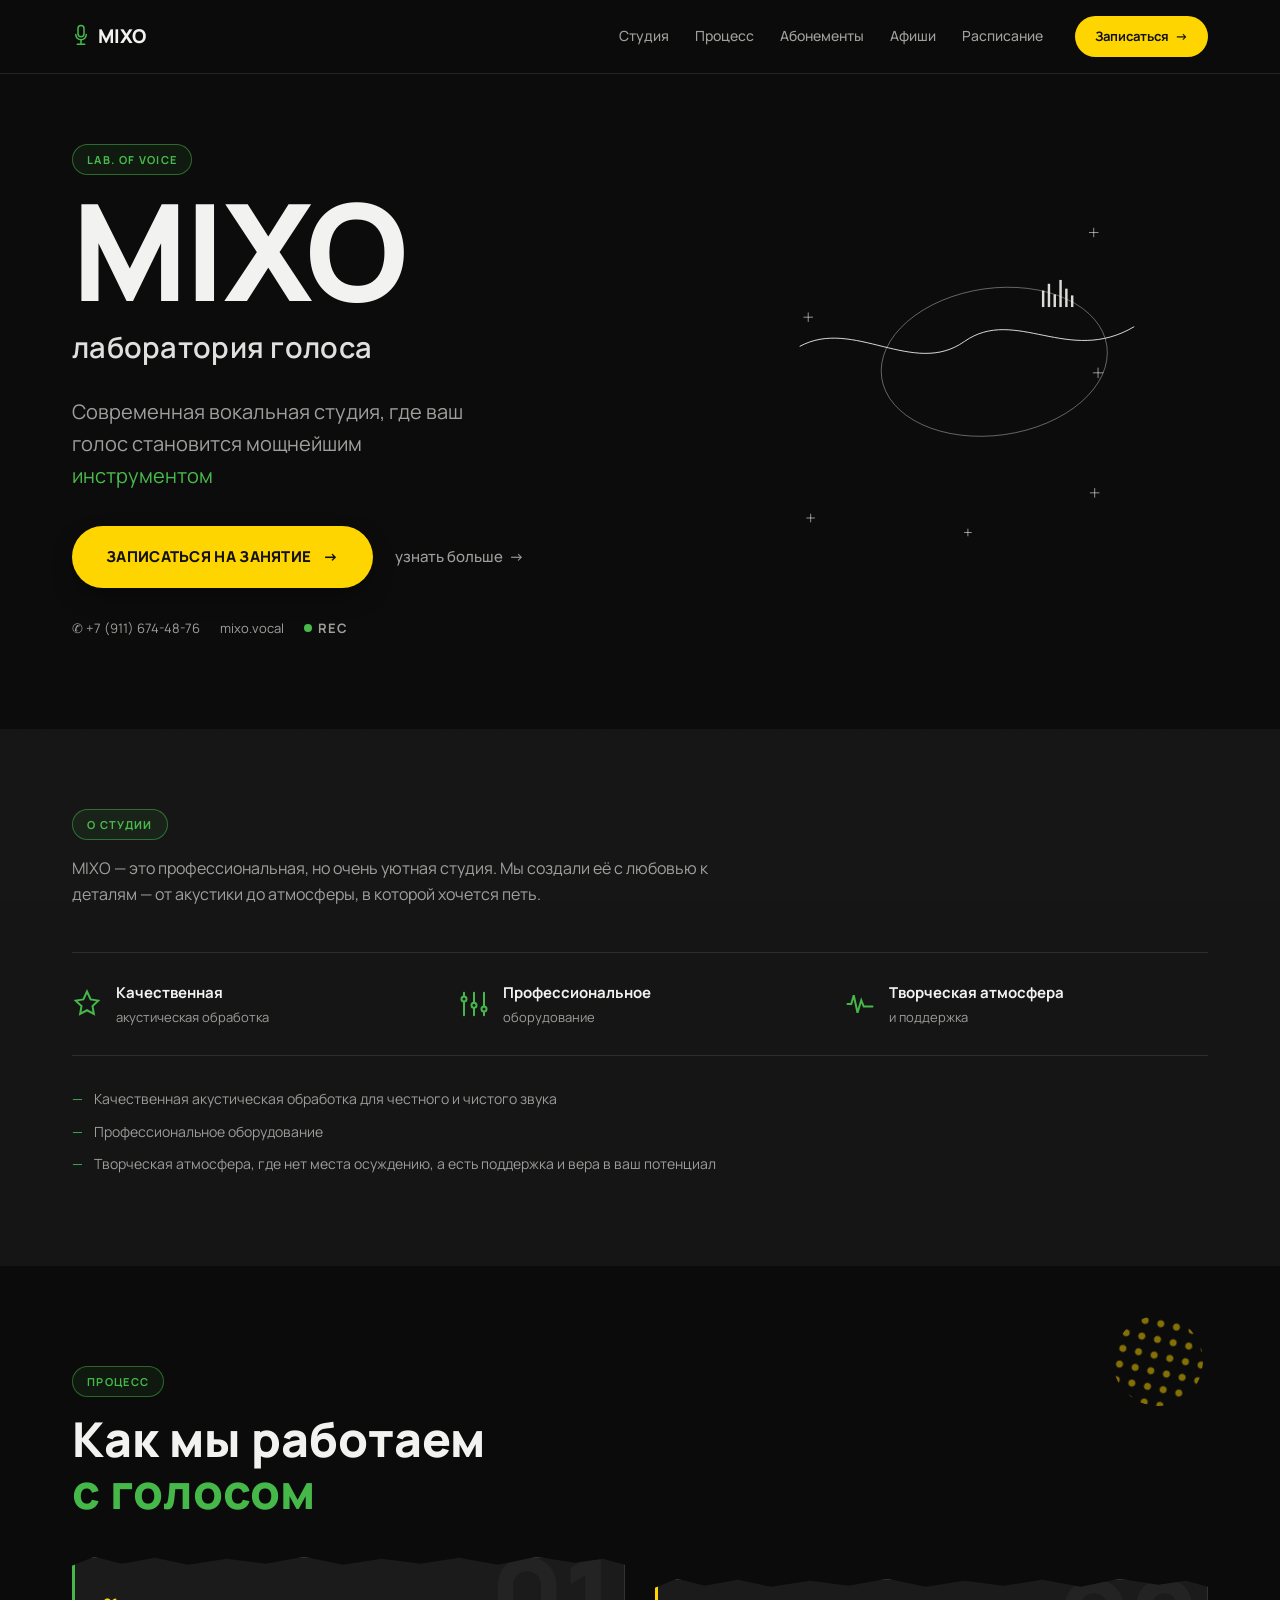
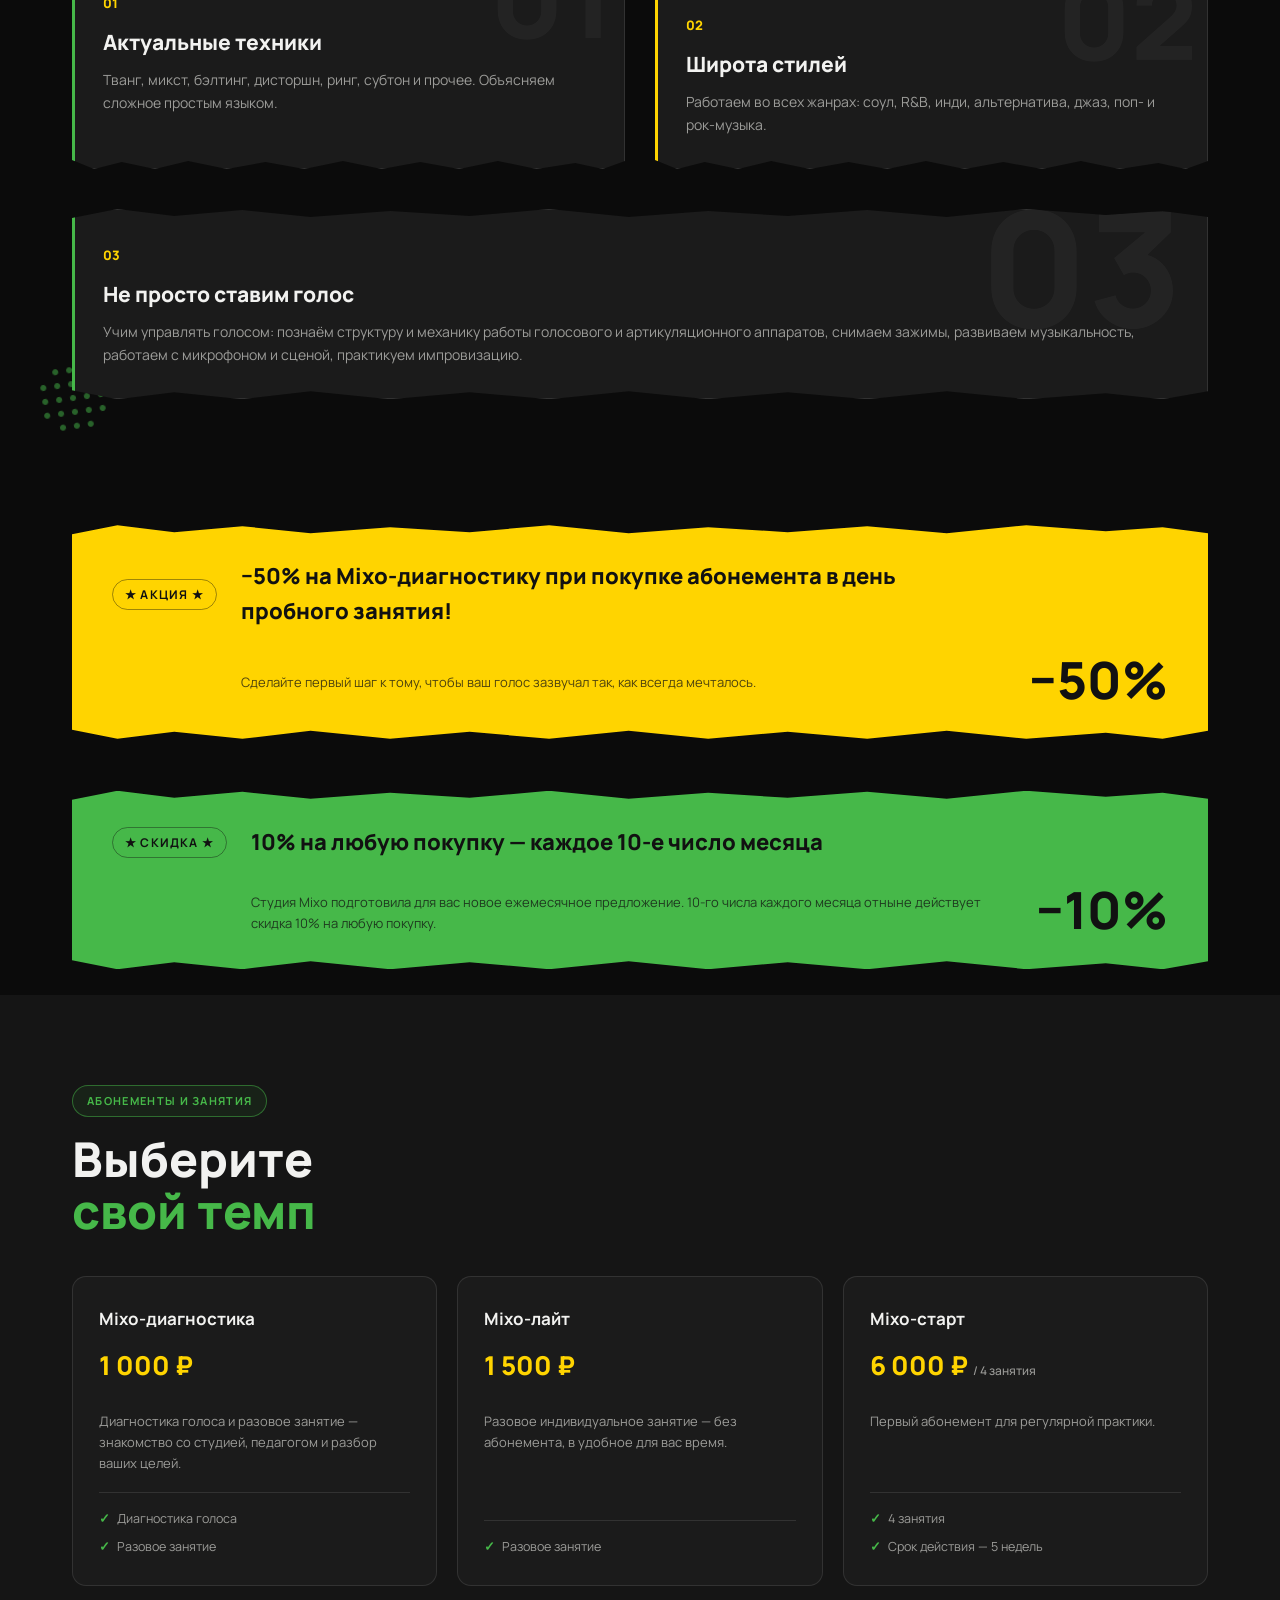
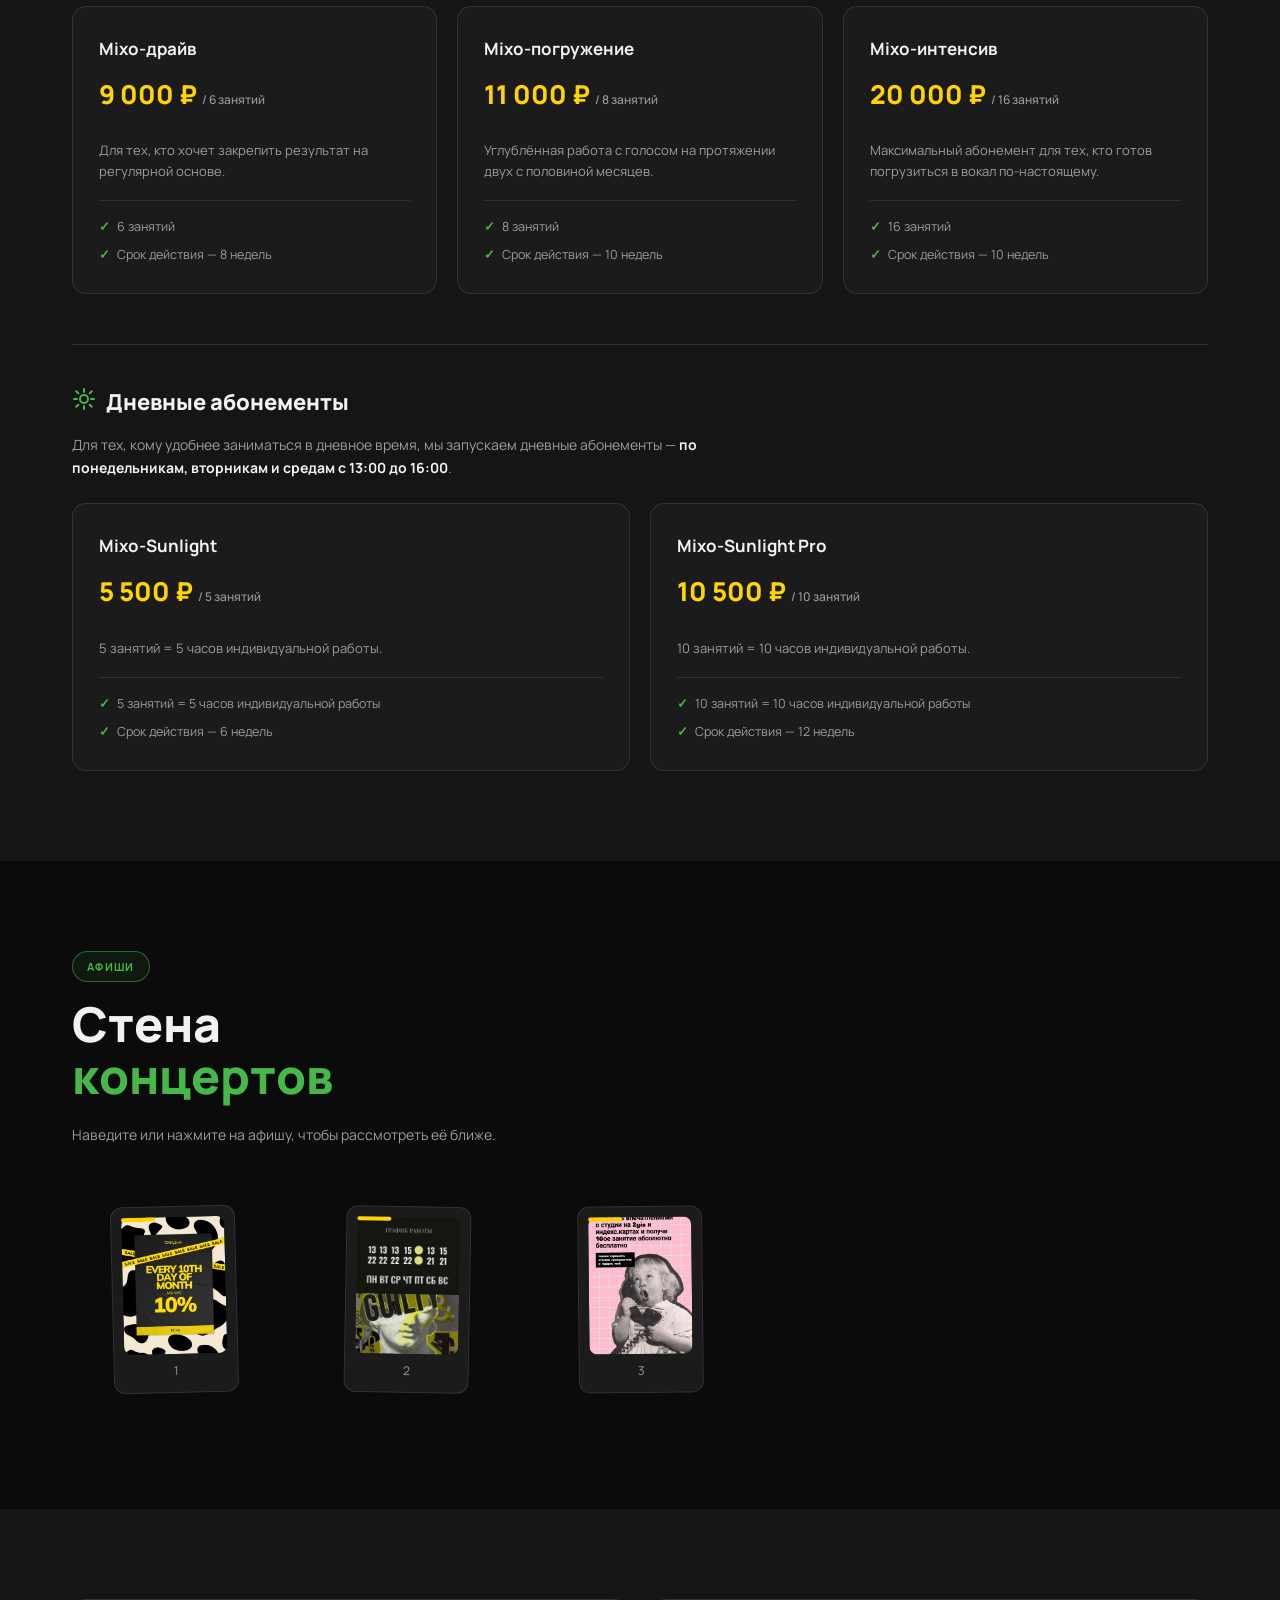
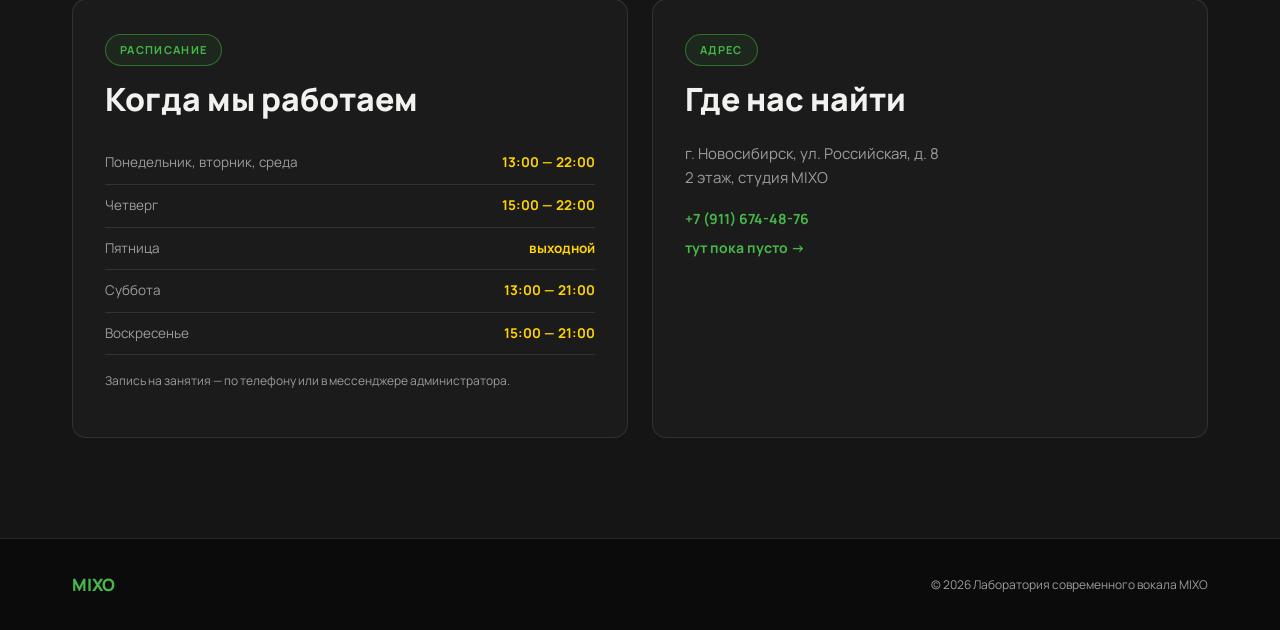
==== commit c6764ca3: "Hero: SVG-кляксы заменены на слои реальных PNG-текстур (жёлтый мазок, зелёное пятно, зелёный мазок с" ====
--- a/index.html
+++ b/index.html
@@ -63,89 +63,39 @@
       </div>
 
       <div class="hero__visual" data-parallax>
-        <svg class="paint-scene" viewBox="0 0 620 700" aria-hidden="true" overflow="visible">
-          <!-- жёлтая клякса: грубые, рваные края -->
-          <g class="paint-scene__yellow">
-            <path d="M296,44 C330,18 380,10 410,32 C428,10 460,18 468,46 C500,40 520,68 508,96 C548,100 566,138 542,166 C572,182 578,222 548,244 C566,270 548,304 512,300 C518,332 480,352 452,332 C444,362 402,368 384,340 C352,352 320,332 322,300 C288,308 258,282 268,250 C234,248 216,214 240,188 C214,168 218,130 252,116 C242,86 268,54 296,44 Z" />
-            <path d="M478,108 C500,92 530,100 532,128 C556,126 570,152 552,172 C568,192 552,220 526,214 C524,238 494,248 478,228 C452,236 432,214 442,190 C418,182 416,152 442,142 C434,118 456,100 478,108 Z" opacity="0.75" />
-            <!-- капли жёлтой краски -->
-            <path d="M270,244 C266,262 258,278 264,296 C268,308 278,304 278,290 C280,272 278,258 270,244 Z" />
-            <path d="M556,176 C566,190 566,208 556,222 C550,230 542,224 546,212 C550,198 550,186 556,176 Z" opacity="0.85" />
-          </g>
-
-          <!-- зелёная клякса (левая, крупная, рваная) -->
-          <g class="paint-scene__green">
-            <path d="M62,398 C36,378 34,338 64,320 C50,292 78,262 112,268 C112,236 156,220 182,242 C210,222 250,238 250,270 C284,264 306,296 288,326 C312,344 304,384 268,398 C276,428 244,454 210,442 C202,472 158,478 140,450 C108,462 78,444 82,412 C68,412 60,406 62,398 Z" />
-            <path d="M40,430 C34,448 40,464 56,468 C50,452 46,440 40,430 Z" opacity="0.85" />
-          </g>
-
-          <!-- зелёный мазок (правый, горизонтальный, грубый) -->
-          <g class="paint-scene__green">
-            <path d="M398,486 C420,462 470,452 512,462 C548,470 560,450 594,458 C628,466 654,458 690,472 L690,558 C662,548 632,560 600,552 C566,544 548,562 512,552 C476,542 440,556 398,540 C376,530 380,502 398,486 Z" opacity="0.94" />
-            <path d="M690,472 C712,478 726,492 720,510 C716,522 704,516 704,502 C700,488 696,480 690,472 Z" opacity="0.8" />
-          </g>
-
-          <!-- рваные белые трещины/царапины поверх зелёного -->
-          <g class="paint-scene__crackle">
-            <path d="M92,352 L112,382 L96,404 L124,436 L108,458" />
-            <path d="M160,300 L178,332 L156,360 L176,388" />
-            <path d="M452,492 L484,502 L470,518 L502,528 L486,544" />
-            <path d="M600,478 L618,494 L604,510" />
-          </g>
-
-          <!-- грубые росчерки кистью (не глянцевые линии, а как будто мазки) -->
-          <g class="paint-scene__scratch">
-            <path d="M40,120 C90,108 130,132 96,150 C150,140 180,168 140,182" />
-            <path d="M470,600 C520,588 560,610 524,626 C566,618 594,642 556,654" />
-          </g>
-
-          <!-- разбрызганные капли-спрей вокруг клякс -->
-          <g class="paint-scene__spray-yellow">
-            <circle cx="230" cy="70" r="3.5"/>
-            <circle cx="252" cy="52" r="2"/>
-            <circle cx="560" cy="80" r="3"/>
-            <circle cx="580" cy="102" r="2.2"/>
-            <circle cx="596" cy="60" r="1.8"/>
-            <circle cx="330" cy="20" r="2"/>
-            <circle cx="256" cy="330" r="2.5"/>
-            <circle cx="242" cy="352" r="1.6"/>
-            <circle cx="590" cy="240" r="2.6"/>
-            <circle cx="600" cy="264" r="1.8"/>
-          </g>
-          <g class="paint-scene__spray-green">
-            <circle cx="30" cy="300" r="3"/>
-            <circle cx="18" cy="326" r="2"/>
-            <circle cx="42" cy="480" r="2.4"/>
-            <circle cx="66" cy="500" r="1.8"/>
-            <circle cx="300" cy="470" r="2.6"/>
-            <circle cx="320" cy="452" r="1.8"/>
-            <circle cx="700" cy="440" r="2.4"/>
-            <circle cx="716" cy="460" r="1.6"/>
-          </g>
-
-          <!-- белое кольцо -->
-          <ellipse class="paint-scene__ring" cx="430" cy="235" rx="235" ry="152" transform="rotate(-8 430 235)" />
-          <!-- белая летящая линия -->
-          <path class="paint-scene__wave" d="M0,265 C110,205 235,330 340,255 C445,182 555,305 690,225" />
-          <!-- мини-эквалайзер -->
-          <g class="paint-scene__bars">
-            <rect x="500" y="150" width="5" height="34"/>
-            <rect x="512" y="136" width="5" height="48"/>
-            <rect x="524" y="158" width="5" height="26"/>
-            <rect x="536" y="128" width="5" height="56"/>
-            <rect x="548" y="146" width="5" height="38"/>
-            <rect x="560" y="160" width="5" height="24"/>
-          </g>
-          <!-- разбросанные плюсы -->
-          <g class="paint-scene__plus">
-            <path d="M8,205 h18 M17,196 v18" />
-            <path d="M598,30 h18 M607,21 v18" />
-            <path d="M606,320 h20 M616,310 v20" />
-            <path d="M600,568 h18 M609,559 v18" />
-            <path d="M14,620 h16 M22,612 v16" />
-            <path d="M340,650 h14 M347,643 v14" />
-          </g>
-        </svg>
+        <div class="scene">
+          <span class="scene__tex scene__tex--mist" aria-hidden="true"></span>
+          <span class="scene__tex scene__tex--yellow" aria-hidden="true"></span>
+          <span class="scene__tex scene__tex--green-spot" aria-hidden="true"></span>
+          <span class="scene__tex scene__tex--green-stroke" aria-hidden="true"></span>
+          <span class="scene__tex scene__tex--splatter" aria-hidden="true"></span>
+          <span class="scene__tex scene__tex--noise" aria-hidden="true"></span>
+
+          <svg class="paint-scene" viewBox="0 0 620 700" aria-hidden="true" overflow="visible">
+            <!-- белое кольцо -->
+            <ellipse class="paint-scene__ring" cx="430" cy="235" rx="235" ry="152" transform="rotate(-8 430 235)" />
+            <!-- белая летящая линия -->
+            <path class="paint-scene__wave" d="M0,265 C110,205 235,330 340,255 C445,182 555,305 690,225" />
+            <!-- мини-эквалайзер -->
+            <g class="paint-scene__bars">
+              <rect x="500" y="150" width="5" height="34"/>
+              <rect x="512" y="136" width="5" height="48"/>
+              <rect x="524" y="158" width="5" height="26"/>
+              <rect x="536" y="128" width="5" height="56"/>
+              <rect x="548" y="146" width="5" height="38"/>
+              <rect x="560" y="160" width="5" height="24"/>
+            </g>
+            <!-- разбросанные плюсы -->
+            <g class="paint-scene__plus">
+              <path d="M8,205 h18 M17,196 v18" />
+              <path d="M598,30 h18 M607,21 v18" />
+              <path d="M606,320 h20 M616,310 v20" />
+              <path d="M600,568 h18 M609,559 v18" />
+              <path d="M14,620 h16 M22,612 v16" />
+              <path d="M340,650 h14 M347,643 v14" />
+            </g>
+          </svg>
+        </div>
       </div>
     </div>
   </section>
--- a/css/style.css
+++ b/css/style.css
@@ -1,7 +1,8 @@
 /* =========================================================
    MIXO — лаборатория современного вокала
-   Дизайн-язык: graphic / grunge poster — brush strokes, spray, grain
-   Чёрный/графитовый фон, белый текст, зелёные и жёлтые акценты
+   Дизайн-язык: experimental editorial / music-lab poster
+   distressed grain, spray paint, rough brush strokes, torn edges
+   Чёрный/графитовый фон, белый текст, кислотный зелёный, жёлтый
    ========================================================= */
 
 :root {
@@ -39,15 +40,16 @@
   overflow-x: hidden;
 }
 
-/* Зерно — лёгкая плёночная текстура поверх всего сайта */
+/* Зерно — грубая плёночная/распылённая текстура поверх всего сайта */
 body::after {
   content: "";
   position: fixed;
   inset: 0;
   z-index: 999;
   pointer-events: none;
-  opacity: 0.05;
-  background-image: url("data:image/svg+xml;utf8,<svg xmlns='http://www.w3.org/2000/svg' width='120' height='120'><filter id='n'><feTurbulence type='fractalNoise' baseFrequency='0.85' numOctaves='2' stitchTiles='stitch'/></filter><rect width='100%25' height='100%25' filter='url(%23n)'/></svg>");
+  opacity: 0.11;
+  mix-blend-mode: overlay;
+  background-image: url("data:image/svg+xml;utf8,<svg xmlns='http://www.w3.org/2000/svg' width='140' height='140'><filter id='n'><feTurbulence type='fractalNoise' baseFrequency='0.9' numOctaves='3' stitchTiles='stitch'/><feColorMatrix type='saturate' values='0'/></filter><rect width='100%25' height='100%25' filter='url(%23n)'/></svg>");
 }
 
 img { max-width: 100%; display: block; }
@@ -86,6 +88,14 @@
 /* ---------------- Появление при скролле ---------------- */
 .reveal { opacity: 0; transform: translateY(28px); transition: opacity 0.7s cubic-bezier(.2,.7,.3,1), transform 0.7s cubic-bezier(.2,.7,.3,1); }
 .reveal.is-visible { opacity: 1; transform: translateY(0); }
+
+/* ---------------- Утилита «рваный край» ---------------- */
+.torn {
+  clip-path: polygon(
+    0% 9px, 4% 0%, 9% 7px, 15% 1px, 21% 8px, 28% 2px, 35% 7px, 42% 0%, 49% 8px, 56% 2px, 63% 7px, 70% 1px, 77% 8px, 84% 0%, 91% 6px, 96% 2px, 100% 8px,
+    100% calc(100% - 8px), 96% 100%, 91% calc(100% - 6px), 84% 100%, 77% calc(100% - 8px), 70% 100%, 63% calc(100% - 7px), 56% 100%, 49% calc(100% - 8px), 42% 100%, 35% calc(100% - 7px), 28% 100%, 21% calc(100% - 8px), 15% 100%, 9% calc(100% - 7px), 4% 100%, 0% calc(100% - 9px)
+  );
+}
 
 /* ---------------- NAV ---------------- */
 .nav {
@@ -165,18 +175,26 @@
 .rec i { width: 8px; height: 8px; border-radius: 50%; background: var(--green); animation: recBlink 1.2s ease-in-out infinite; }
 @keyframes recBlink { 50% { opacity: 0.25; } }
 
-/* ---------------- Hero-визуал: графическая композиция (brush / spray / grain) ---------------- */
-.hero__visual { position: relative; display: flex; align-items: center; justify-content: center; min-height: 460px; }
-.paint-scene { width: 100%; max-width: 560px; height: auto; overflow: visible; }
+/* ---------------- Hero-визуал: грубая графическая композиция ---------------- */
+.hero__visual { position: relative; display: flex; align-items: center; justify-content: center; min-height: 480px; }
+.paint-scene { width: 100%; max-width: 600px; height: auto; overflow: visible; }
 
 .paint-scene__yellow { fill: var(--yellow); }
 .paint-scene__green { fill: var(--green); }
 .paint-scene__crackle {
   fill: none;
-  stroke: rgba(255, 255, 255, 0.55);
+  stroke: rgba(255, 255, 255, 0.6);
   stroke-width: 1.4;
   stroke-linecap: round;
 }
+.paint-scene__scratch {
+  fill: none;
+  stroke: rgba(255, 255, 255, 0.75);
+  stroke-width: 2.2;
+  stroke-linecap: round;
+}
+.paint-scene__spray-yellow circle { fill: var(--yellow); opacity: 0.85; }
+.paint-scene__spray-green circle { fill: var(--green); opacity: 0.85; }
 .paint-scene__ring {
   fill: none;
   stroke: rgba(255, 255, 255, 0.5);
@@ -204,7 +222,7 @@
   .hero__desc { margin-left: auto; margin-right: auto; }
   .hero__actions, .hero__contacts { justify-content: center; }
   .hero__visual { margin-top: 20px; min-height: 340px; }
-  .paint-scene { max-width: 340px; }
+  .paint-scene { max-width: 360px; }
 }
 
 /* ---------------- ABOUT ---------------- */
@@ -233,48 +251,82 @@
   .feature-strip { grid-template-columns: 1fr; }
 }
 
-/* ---------------- PROCESS ---------------- */
-.process { padding: 90px 0; background: var(--bg); }
-.process__grid { display: grid; grid-template-columns: repeat(2, 1fr); gap: 22px; }
+/* ---------------- PROCESS — смелая асимметричная композиция ---------------- */
+.process { position: relative; padding: 100px 0; background: var(--bg); overflow: hidden; }
+
+.process__spray {
+  position: absolute;
+  border-radius: 50%;
+  pointer-events: none;
+  opacity: 0.5;
+}
+.process__spray--1 {
+  width: 90px; height: 90px;
+  background: radial-gradient(circle, var(--yellow) 0 3px, transparent 4px) 0 0/16px 16px;
+  top: 6%; right: 6%;
+  transform: rotate(12deg);
+}
+.process__spray--2 {
+  width: 70px; height: 70px;
+  background: radial-gradient(circle, var(--green) 0 2.5px, transparent 3.5px) 0 0/14px 14px;
+  bottom: 8%; left: 3%;
+  transform: rotate(-8deg);
+}
+
+.process__grid { position: relative; z-index: 1; display: grid; grid-template-columns: repeat(2, 1fr); gap: 30px; }
 .process__card {
   position: relative;
   background: var(--bg-card);
   border: 1px solid var(--line);
   border-left: 3px solid var(--green);
-  border-radius: 14px;
-  padding: 30px 28px;
+  padding: 32px 28px;
   transition: transform 0.25s ease, border-color 0.25s ease, box-shadow 0.25s ease;
 }
+.process__card--rot-l { transform: rotate(-1.6deg); }
+.process__card--rot-r { transform: rotate(1.3deg); margin-top: 22px; }
 .process__card:nth-child(2) { border-left-color: var(--yellow); }
 .process__card:hover {
-  transform: translateY(-4px);
-  border-color: rgba(255, 255, 255, 0.25);
-  box-shadow: 0 20px 40px -20px rgba(0, 0, 0, 0.6);
-}
-.process__card--full { grid-column: 1 / -1; }
-.process__num { display: inline-block; font-weight: 800; font-size: 13px; color: var(--yellow); margin-bottom: 12px; }
-.process__card h3 { font-size: 21px; margin: 0 0 10px; }
-.process__card p { font-size: 14px; color: var(--gray); margin: 0; }
+  transform: rotate(0deg) translateY(-5px);
+  border-color: rgba(255, 255, 255, 0.3);
+  box-shadow: 8px 10px 0 rgba(0, 0, 0, 0.5);
+}
+.process__card--full { grid-column: 1 / -1; transform: rotate(-0.6deg); margin-top: 10px; }
+.process__ghost {
+  position: absolute;
+  top: -0.15em; right: 10px;
+  font-size: 110px;
+  font-weight: 800;
+  line-height: 1;
+  color: rgba(255, 255, 255, 0.04);
+  pointer-events: none;
+  z-index: 0;
+}
+.process__ghost--full { font-size: 160px; right: 24px; }
+.process__num { position: relative; z-index: 1; display: inline-block; font-weight: 800; font-size: 13px; color: var(--yellow); margin-bottom: 12px; }
+.process__card h3 { position: relative; z-index: 1; font-size: 21px; margin: 0 0 10px; }
+.process__card p { position: relative; z-index: 1; font-size: 14px; color: var(--gray); margin: 0; }
 
 @media (max-width: 680px) {
   .process__grid { grid-template-columns: 1fr; }
   .process__card--full { grid-column: 1; }
+  .process__card--rot-l, .process__card--rot-r, .process__card--full { transform: none; margin-top: 0; }
+  .process__card:hover { transform: translateY(-4px); }
 }
 
 /* ---------------- АКЦИИ (промо-баннеры) ---------------- */
-.promo-section, .monthly-deal { padding: 24px 0; background: var(--bg); }
+.promo-section, .monthly-deal { padding: 26px 0; background: var(--bg); }
 .deal-banner {
   position: relative;
   overflow: hidden;
   background: var(--yellow);
-  border-radius: 18px;
   padding: 34px 40px;
   display: grid;
   grid-template-columns: auto 1fr auto;
   align-items: center;
   gap: 24px;
-}
-.deal-banner--alt { background: var(--green); }
+  transform: rotate(-0.5deg);
+}
+.deal-banner--alt { background: var(--green); transform: rotate(0.5deg); }
 .deal-banner__badge {
   font-size: 12px; font-weight: 700; letter-spacing: 0.1em; text-transform: uppercase;
   color: #111;
@@ -287,7 +339,7 @@
 .deal-banner__num { font-size: clamp(32px, 4vw, 52px); font-weight: 800; color: #111; line-height: 1; white-space: nowrap; }
 
 @media (max-width: 760px) {
-  .deal-banner { grid-template-columns: 1fr; text-align: center; padding: 28px 24px; }
+  .deal-banner { grid-template-columns: 1fr; text-align: center; padding: 28px 24px; transform: none; }
   .deal-banner__text, .deal-banner__sub { grid-column: 1; }
   .deal-banner__badge { justify-self: center; }
 }
@@ -351,7 +403,10 @@
   cursor: pointer;
   transition: transform 0.3s ease, border-color 0.3s ease, box-shadow 0.3s ease;
 }
-.frame:hover { transform: translateY(-6px); border-color: rgba(70, 184, 73, 0.4); box-shadow: 0 24px 44px -22px rgba(0, 0, 0, 0.6); }
+.frame:nth-child(3n+1) { transform: rotate(-1.4deg); }
+.frame:nth-child(3n+2) { transform: rotate(1deg); }
+.frame:nth-child(3n+3) { transform: rotate(-0.6deg); }
+.frame:hover { transform: rotate(0deg) translateY(-6px); border-color: rgba(70, 184, 73, 0.4); box-shadow: 6px 8px 0 rgba(0, 0, 0, 0.5); }
 .frame__ribbon { position: absolute; top: 10px; left: 10px; width: 34px; height: 4px; background: var(--yellow); border-radius: 2px; z-index: 1; }
 .frame__mat { background: var(--bg-soft); border-radius: 8px; overflow: hidden; }
 .frame__mat img { width: 100%; aspect-ratio: 3 / 4; object-fit: cover; display: block; }
